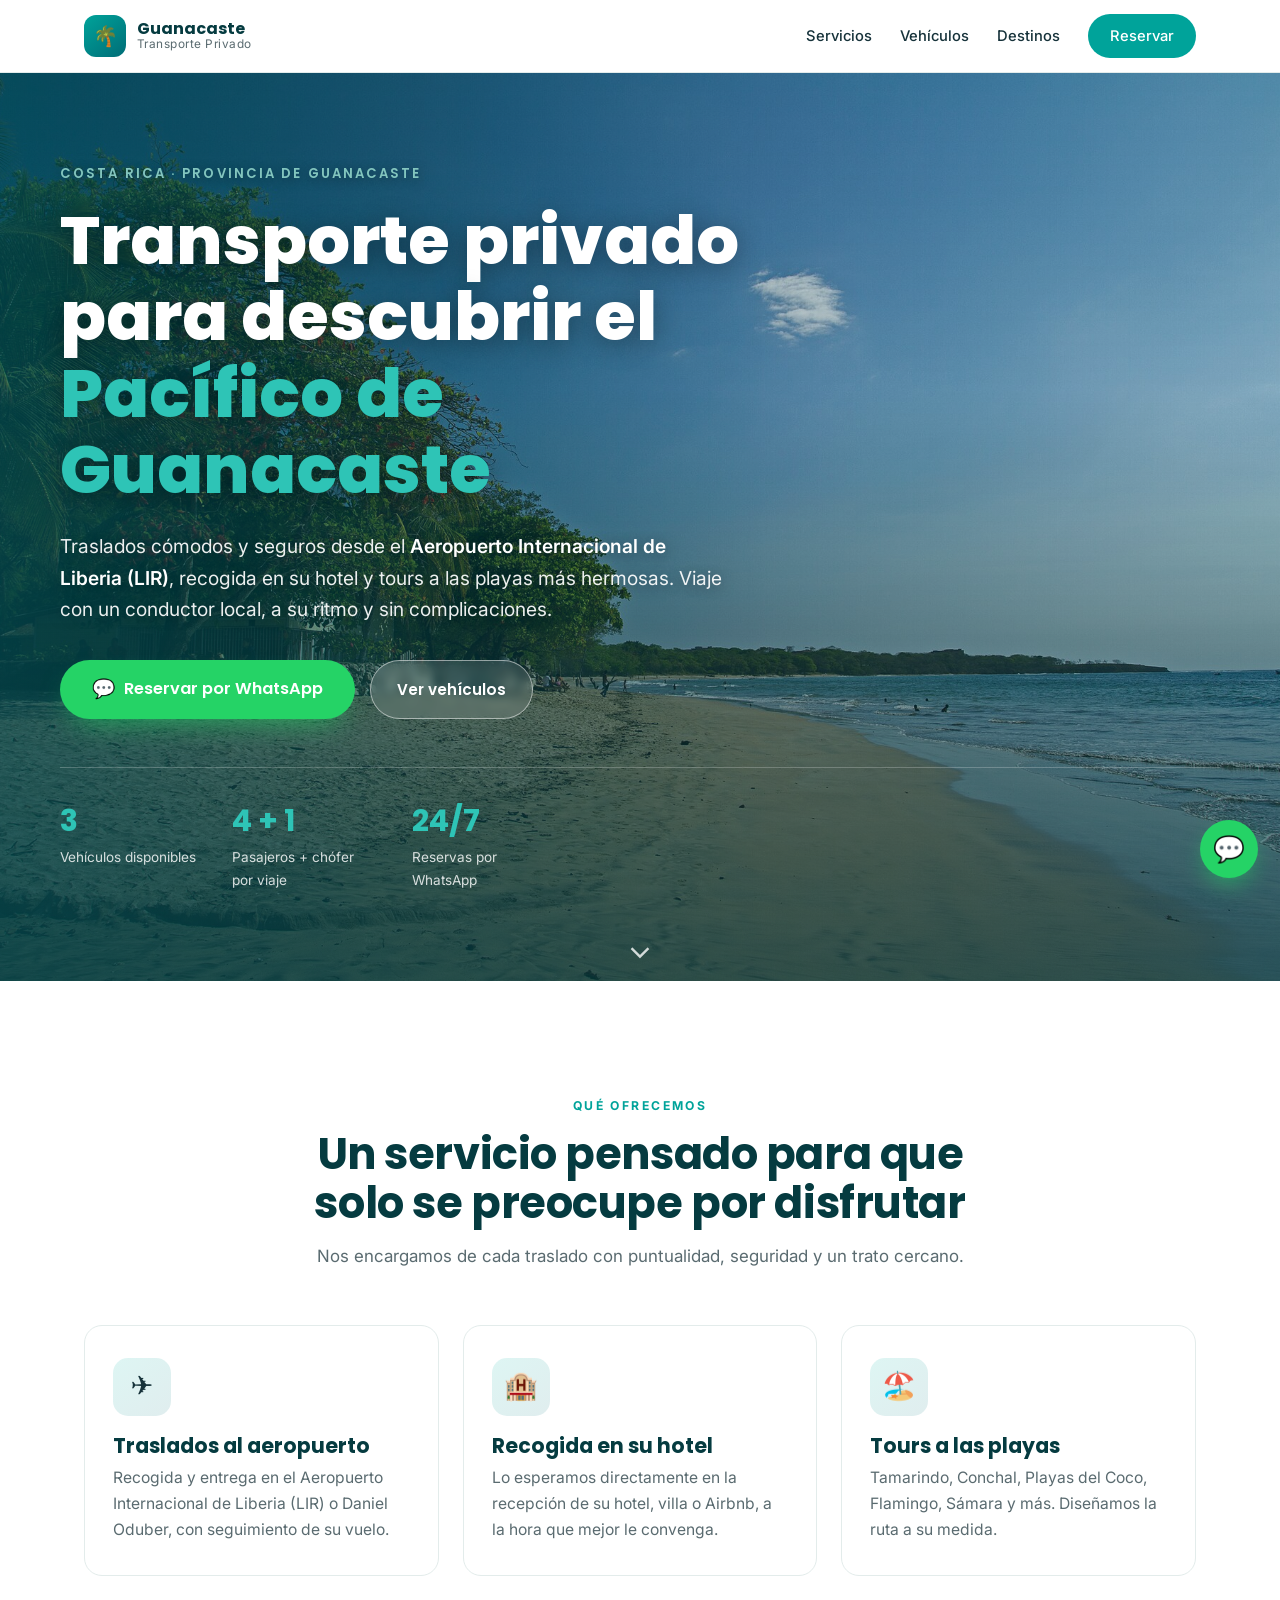
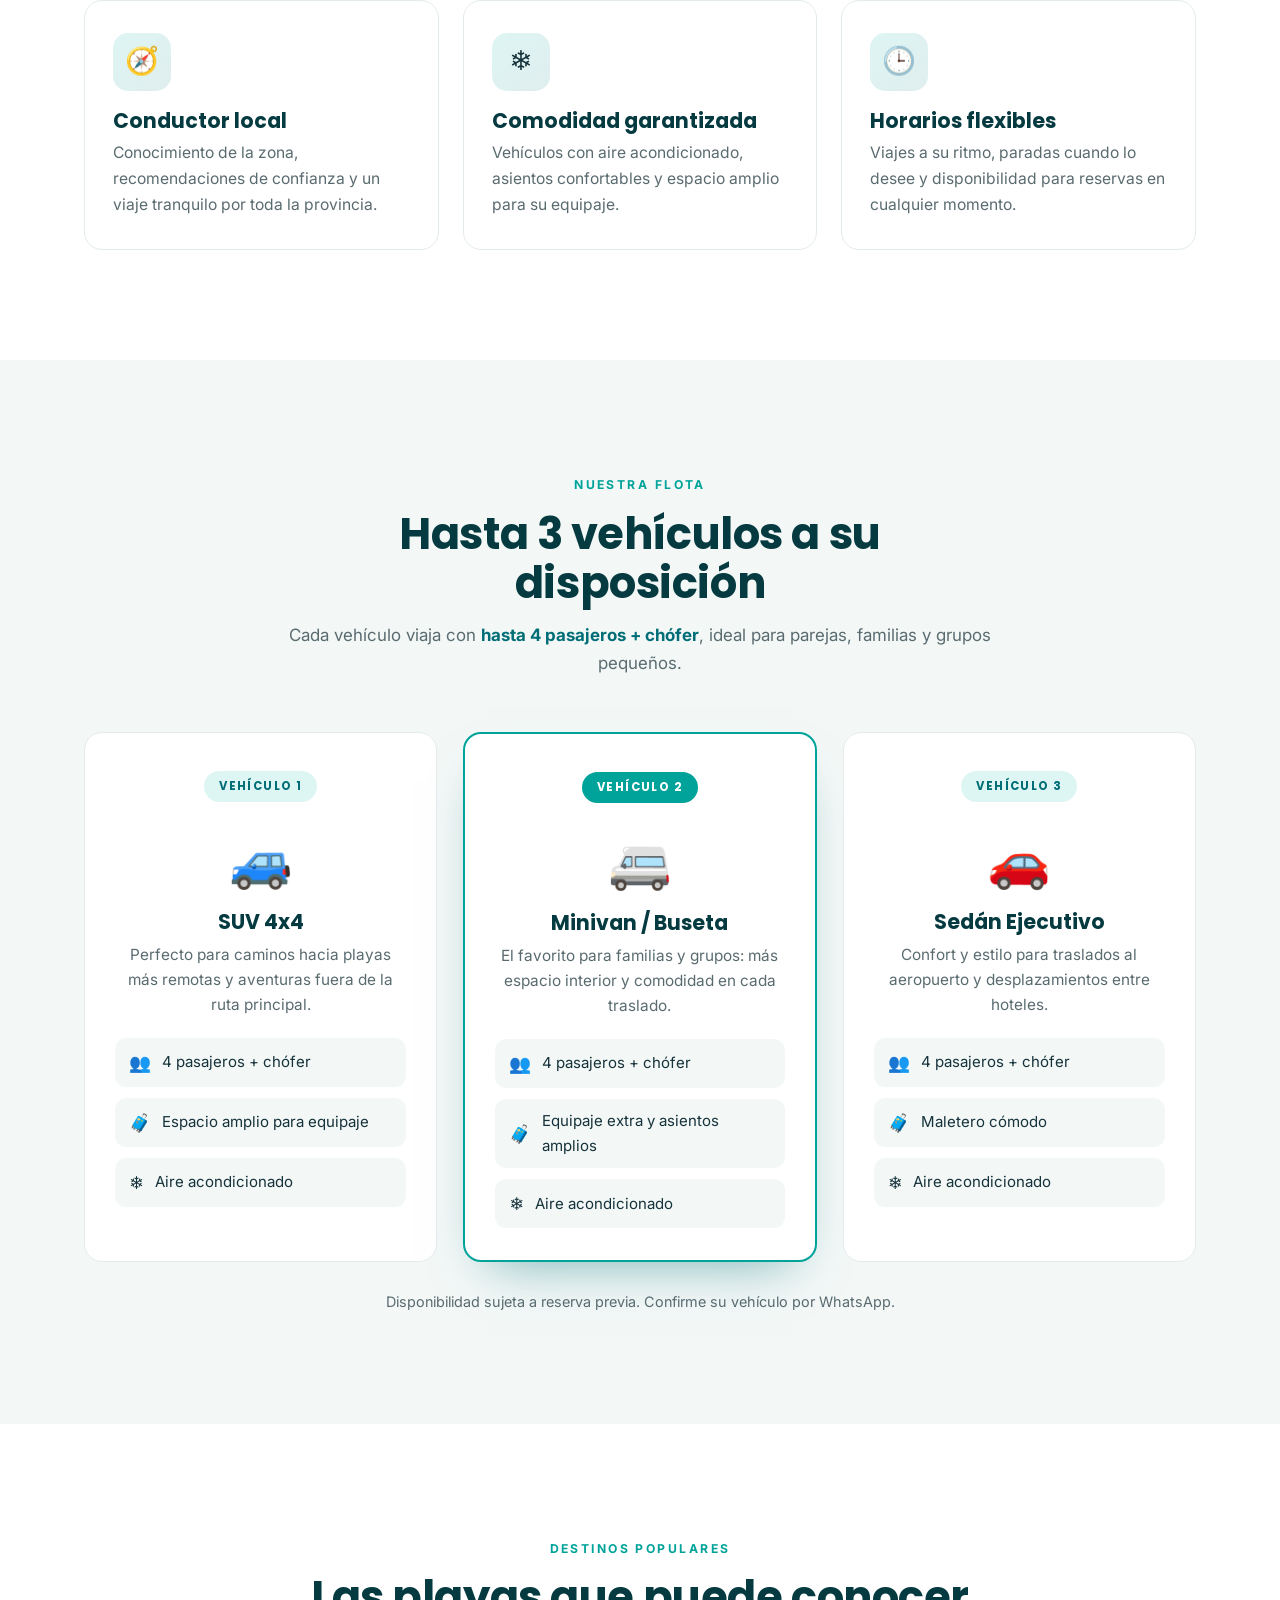
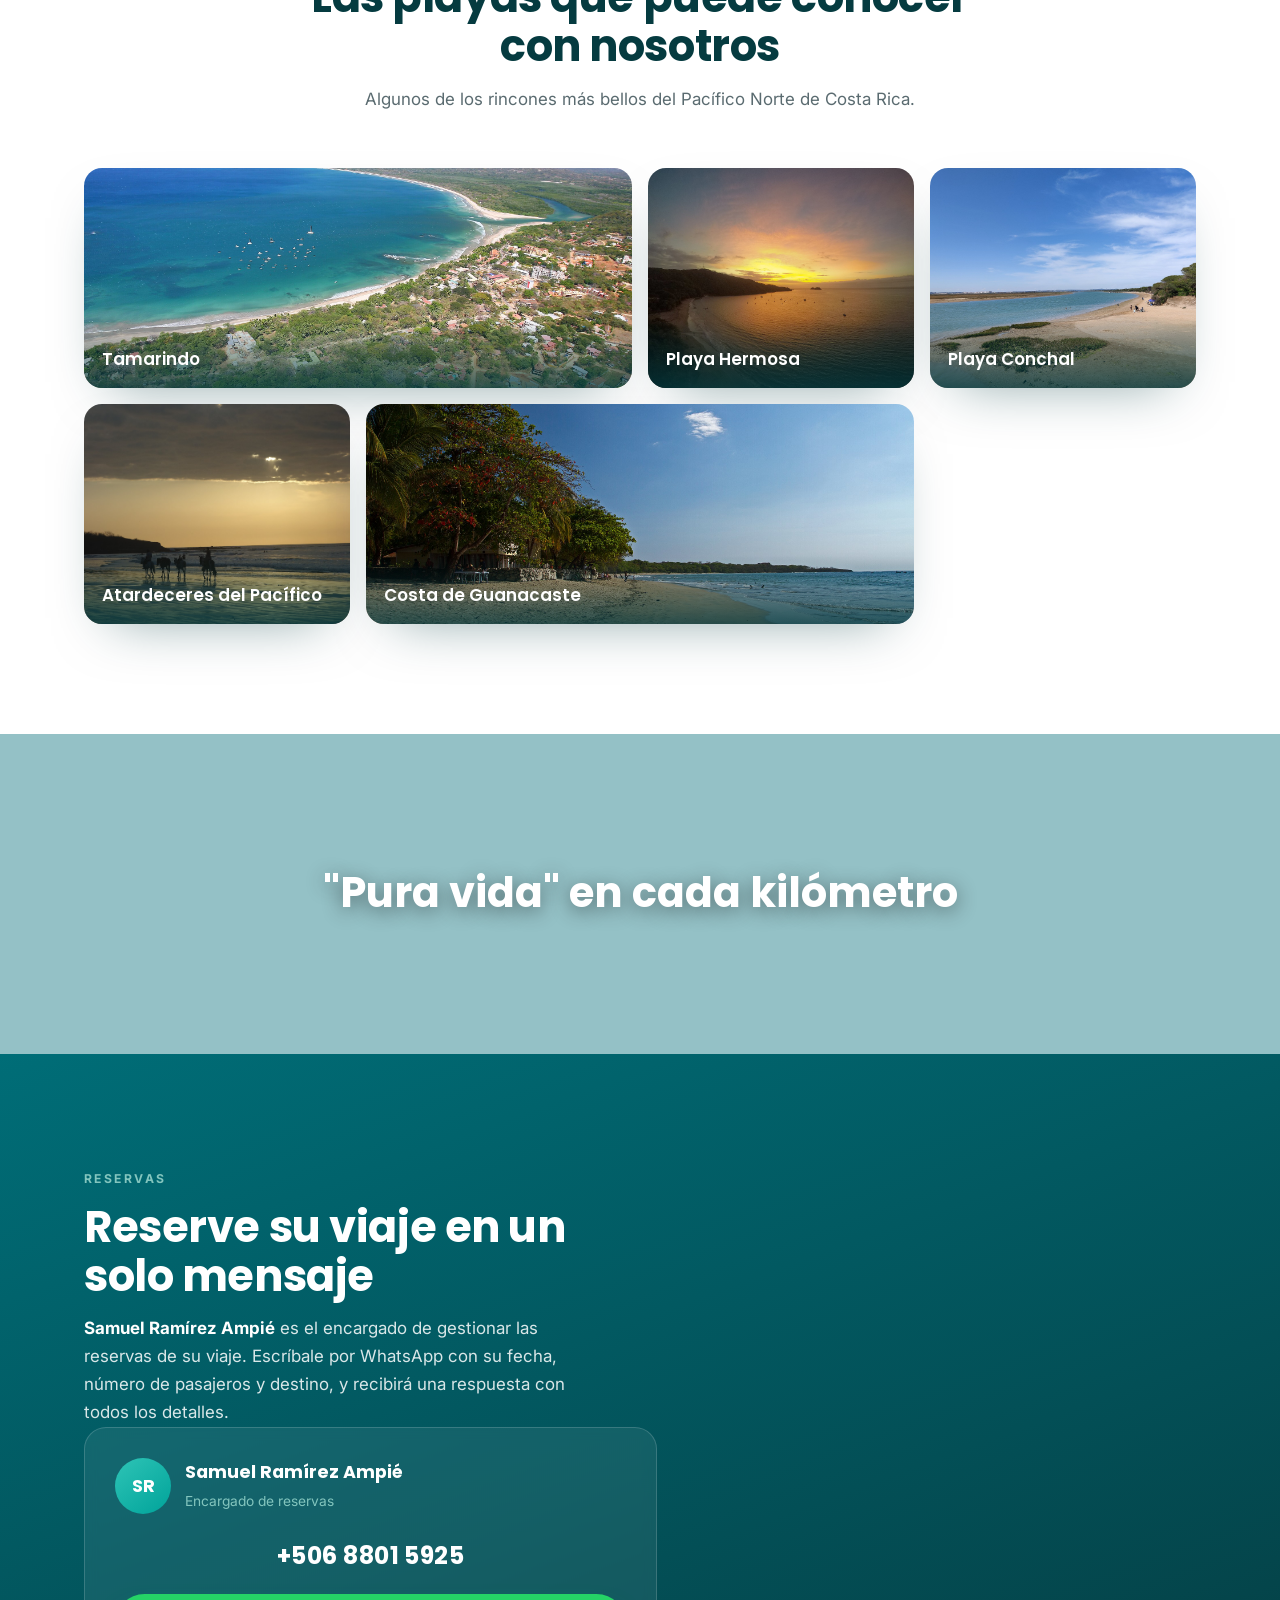
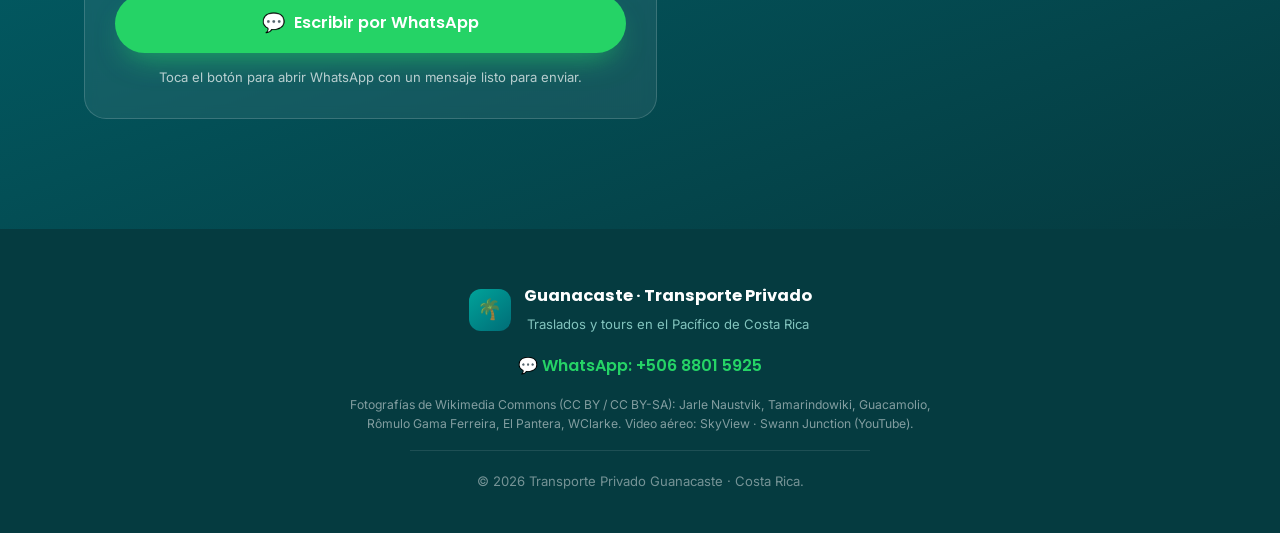
==== index.html @ 6343988a "Sitio de transporte privado en Guanacaste con video de fondo, flota y reservas por WhatsApp Co-Autho" ====
<!DOCTYPE html>
<html lang="es">
<head>
  <meta charset="UTF-8" />
  <meta name="viewport" content="width=device-width, initial-scale=1.0" />
  <title>Transporte Privado en Guanacaste · Traslados y Tours para Turistas</title>
  <meta name="description" content="Servicio de transporte privado en Guanacaste, Costa Rica. Traslados desde el aeropuerto de Liberia (LIR), recogida en hoteles y tours a las mejores playas. Reservas por WhatsApp con Samuel Ramírez Ampié." />
  <meta name="keywords" content="transporte privado Guanacaste, traslados aeropuerto Liberia, shuttle Costa Rica, tours playas Guanacaste, transporte turistas Tamarindo, private transport Guanacaste Costa Rica" />

  <meta property="og:type" content="website" />
  <meta property="og:title" content="Transporte Privado en Guanacaste · Costa Rica" />
  <meta property="og:description" content="Traslados cómodos y seguros desde el aeropuerto de Liberia y tours a las mejores playas. Reserva por WhatsApp." />
  <meta property="og:locale" content="es_CR" />

  <link rel="preconnect" href="https://fonts.googleapis.com" />
  <link rel="preconnect" href="https://fonts.gstatic.com" crossorigin />
  <link href="https://fonts.googleapis.com/css2?family=Poppins:wght@500;600;700;800&family=Inter:wght@300;400;500;600&display=swap" rel="stylesheet" />
  <link rel="stylesheet" href="styles.css?v=1" />
  <link rel="icon" href="data:image/svg+xml,%3Csvg xmlns='http://www.w3.org/2000/svg' viewBox='0 0 100 100'%3E%3Crect width='100' height='100' rx='20' fill='%2300a39a'/%3E%3Ctext x='50' y='70' font-size='56' text-anchor='middle'%3E🌴%3C/text%3E%3C/svg%3E" />
</head>
<body>

  <!-- ===== NAV ===== -->
  <header class="nav" id="top">
    <div class="container nav__inner">
      <a href="#top" class="brand">
        <span class="brand__mark">🌴</span>
        <span class="brand__text">
          <strong>Guanacaste</strong>
          <em>Transporte Privado</em>
        </span>
      </a>
      <nav class="nav__links" aria-label="Navegación principal">
        <a href="#servicios">Servicios</a>
        <a href="#flota">Vehículos</a>
        <a href="#destinos">Destinos</a>
        <a href="#reservas" class="nav__cta">Reservar</a>
      </nav>
      <button class="nav__toggle" aria-label="Abrir menú" aria-expanded="false">
        <span></span><span></span><span></span>
      </button>
    </div>
  </header>

  <!-- ===== HERO con video de fondo ===== -->
  <section class="hero">
    <div class="hero__media" aria-hidden="true">
      <div class="hero__video-wrap">
        <iframe
          class="hero__video"
          src="https://www.youtube.com/embed/WeE_L1ZbuFI?autoplay=1&mute=1&controls=0&loop=1&playlist=WeE_L1ZbuFI&playsinline=1&rel=0&modestbranding=1&disablekb=1&fs=0&iv_load_policy=3"
          title="Vistas aéreas de las playas de Guanacaste"
          allow="autoplay; encrypted-media"
          frameborder="0"
          tabindex="-1"></iframe>
      </div>
      <div class="hero__overlay"></div>
    </div>

    <div class="container hero__inner">
      <p class="hero__eyebrow">Costa Rica · Provincia de Guanacaste</p>
      <h1 class="hero__title">Transporte privado para descubrir el <span>Pacífico de Guanacaste</span></h1>
      <p class="hero__lead">
        Traslados cómodos y seguros desde el <strong>Aeropuerto Internacional de Liberia (LIR)</strong>,
        recogida en su hotel y tours a las playas más hermosas. Viaje con un conductor local,
        a su ritmo y sin complicaciones.
      </p>
      <div class="hero__actions">
        <a href="https://wa.me/50688015925?text=Hola%20Samuel%2C%20me%20gustar%C3%ADa%20reservar%20un%20viaje%20de%20transporte%20privado%20en%20Guanacaste"
           target="_blank" rel="noopener" class="btn btn--wa btn--lg">
          <span class="wa-icon" aria-hidden="true">💬</span> Reservar por WhatsApp
        </a>
        <a href="#flota" class="btn btn--ghost">Ver vehículos</a>
      </div>
      <ul class="hero__stats">
        <li><strong>3</strong><span>Vehículos disponibles</span></li>
        <li><strong>4 + 1</strong><span>Pasajeros + chófer por viaje</span></li>
        <li><strong>24/7</strong><span>Reservas por WhatsApp</span></li>
      </ul>
    </div>
    <a href="#servicios" class="hero__scroll" aria-label="Desplazarse">⌄</a>
  </section>

  <!-- ===== SERVICIOS ===== -->
  <section class="section" id="servicios">
    <div class="container">
      <div class="section__head section__head--center">
        <span class="kicker">Qué ofrecemos</span>
        <h2>Un servicio pensado para que solo se preocupe por disfrutar</h2>
        <p class="section__sub">Nos encargamos de cada traslado con puntualidad, seguridad y un trato cercano.</p>
      </div>
      <div class="features">
        <div class="feature">
          <div class="feature__icon">✈️</div>
          <h3>Traslados al aeropuerto</h3>
          <p>Recogida y entrega en el Aeropuerto Internacional de Liberia (LIR) o Daniel Oduber, con seguimiento de su vuelo.</p>
        </div>
        <div class="feature">
          <div class="feature__icon">🏨</div>
          <h3>Recogida en su hotel</h3>
          <p>Lo esperamos directamente en la recepción de su hotel, villa o Airbnb, a la hora que mejor le convenga.</p>
        </div>
        <div class="feature">
          <div class="feature__icon">🏖️</div>
          <h3>Tours a las playas</h3>
          <p>Tamarindo, Conchal, Playas del Coco, Flamingo, Sámara y más. Diseñamos la ruta a su medida.</p>
        </div>
        <div class="feature">
          <div class="feature__icon">🧭</div>
          <h3>Conductor local</h3>
          <p>Conocimiento de la zona, recomendaciones de confianza y un viaje tranquilo por toda la provincia.</p>
        </div>
        <div class="feature">
          <div class="feature__icon">❄️</div>
          <h3>Comodidad garantizada</h3>
          <p>Vehículos con aire acondicionado, asientos confortables y espacio amplio para su equipaje.</p>
        </div>
        <div class="feature">
          <div class="feature__icon">🕒</div>
          <h3>Horarios flexibles</h3>
          <p>Viajes a su ritmo, paradas cuando lo desee y disponibilidad para reservas en cualquier momento.</p>
        </div>
      </div>
    </div>
  </section>

  <!-- ===== FLOTA ===== -->
  <section class="section section--alt" id="flota">
    <div class="container">
      <div class="section__head section__head--center">
        <span class="kicker">Nuestra flota</span>
        <h2>Hasta 3 vehículos a su disposición</h2>
        <p class="section__sub">Cada vehículo viaja con <strong>hasta 4 pasajeros + chófer</strong>, ideal para parejas, familias y grupos pequeños.</p>
      </div>
      <div class="fleet">
        <article class="vcard">
          <div class="vcard__badge">Vehículo 1</div>
          <div class="vcard__icon">🚙</div>
          <h3>SUV 4x4</h3>
          <p>Perfecto para caminos hacia playas más remotas y aventuras fuera de la ruta principal.</p>
          <ul class="vcard__specs">
            <li><span>👥</span> 4 pasajeros + chófer</li>
            <li><span>🧳</span> Espacio amplio para equipaje</li>
            <li><span>❄️</span> Aire acondicionado</li>
          </ul>
        </article>
        <article class="vcard vcard--featured">
          <div class="vcard__badge">Vehículo 2</div>
          <div class="vcard__icon">🚐</div>
          <h3>Minivan / Buseta</h3>
          <p>El favorito para familias y grupos: más espacio interior y comodidad en cada traslado.</p>
          <ul class="vcard__specs">
            <li><span>👥</span> 4 pasajeros + chófer</li>
            <li><span>🧳</span> Equipaje extra y asientos amplios</li>
            <li><span>❄️</span> Aire acondicionado</li>
          </ul>
        </article>
        <article class="vcard">
          <div class="vcard__badge">Vehículo 3</div>
          <div class="vcard__icon">🚗</div>
          <h3>Sedán Ejecutivo</h3>
          <p>Confort y estilo para traslados al aeropuerto y desplazamientos entre hoteles.</p>
          <ul class="vcard__specs">
            <li><span>👥</span> 4 pasajeros + chófer</li>
            <li><span>🧳</span> Maletero cómodo</li>
            <li><span>❄️</span> Aire acondicionado</li>
          </ul>
        </article>
      </div>
      <p class="fleet__note">Disponibilidad sujeta a reserva previa. Confirme su vehículo por WhatsApp.</p>
    </div>
  </section>

  <!-- ===== DESTINOS / GALERÍA ===== -->
  <section class="section" id="destinos">
    <div class="container">
      <div class="section__head section__head--center">
        <span class="kicker">Destinos populares</span>
        <h2>Las playas que puede conocer con nosotros</h2>
        <p class="section__sub">Algunos de los rincones más bellos del Pacífico Norte de Costa Rica.</p>
      </div>
      <div class="gallery">
        <figure class="gallery__item gallery__item--lg">
          <img src="assets/tamarindo-aerial.jpg" alt="Vista aérea de la bahía turquesa de Tamarindo, Guanacaste" loading="lazy" />
          <figcaption>Tamarindo</figcaption>
        </figure>
        <figure class="gallery__item">
          <img src="assets/hermosa-sunset.jpg" alt="Atardecer dorado en Playa Hermosa, Guanacaste" loading="lazy" />
          <figcaption>Playa Hermosa</figcaption>
        </figure>
        <figure class="gallery__item">
          <img src="assets/conchal-beach.jpg" alt="Playa Conchal con arena de conchas y mar azul" loading="lazy" />
          <figcaption>Playa Conchal</figcaption>
        </figure>
        <figure class="gallery__item">
          <img src="assets/tamarindo-wide.jpg" alt="Caballos al atardecer en la playa de Tamarindo" loading="lazy" />
          <figcaption>Atardeceres del Pacífico</figcaption>
        </figure>
        <figure class="gallery__item gallery__item--lg">
          <img src="assets/hero-tamarindo.jpg" alt="Playa de arena dorada y palmeras en Guanacaste" loading="lazy" />
          <figcaption>Costa de Guanacaste</figcaption>
        </figure>
      </div>
    </div>
  </section>

  <!-- ===== PANORAMA divider ===== -->
  <section class="pano" aria-hidden="true">
    <div class="pano__img"></div>
    <div class="pano__text">"Pura vida" en cada kilómetro</div>
  </section>

  <!-- ===== RESERVAS / CONTACTO ===== -->
  <section class="section section--reservas" id="reservas">
    <div class="container reservas">
      <div class="reservas__content">
        <span class="kicker kicker--light">Reservas</span>
        <h2>Reserve su viaje en un solo mensaje</h2>
        <p class="reservas__sub">
          <strong>Samuel Ramírez Ampié</strong> es el encargado de gestionar las reservas de su viaje.
          Escríbale por WhatsApp con su fecha, número de pasajeros y destino, y recibirá una
          respuesta con todos los detalles.
        </p>
        <div class="reservas__card">
          <div class="reservas__person">
            <span class="reservas__avatar">SR</span>
            <div>
              <strong>Samuel Ramírez Ampié</strong>
              <em>Encargado de reservas</em>
            </div>
          </div>
          <a href="tel:+50688015925" class="reservas__number">+506 8801 5925</a>
          <a href="https://wa.me/50688015925?text=Hola%20Samuel%2C%20me%20gustar%C3%ADa%20reservar%20un%20viaje%20de%20transporte%20privado%20en%20Guanacaste.%20Fecha%3A%20___%20%7C%20Pasajeros%3A%20___%20%7C%20Destino%3A%20___"
             target="_blank" rel="noopener" class="btn btn--wa btn--lg btn--block">
            <span class="wa-icon" aria-hidden="true">💬</span> Escribir por WhatsApp
          </a>
          <p class="reservas__hint">Toca el botón para abrir WhatsApp con un mensaje listo para enviar.</p>
        </div>
      </div>
    </div>
  </section>

  <!-- ===== FOOTER ===== -->
  <footer class="footer">
    <div class="container footer__inner">
      <div class="footer__brand">
        <span class="brand__mark">🌴</span>
        <div>
          <strong>Guanacaste · Transporte Privado</strong>
          <em>Traslados y tours en el Pacífico de Costa Rica</em>
        </div>
      </div>
      <a href="https://wa.me/50688015925" target="_blank" rel="noopener" class="footer__wa">💬 WhatsApp: +506 8801 5925</a>
      <p class="footer__credits">
        Fotografías de Wikimedia Commons (CC BY / CC BY-SA): Jarle Naustvik, Tamarindowiki,
        Guacamolio, Rômulo Gama Ferreira, El Pantera, WClarke. Video aéreo: SkyView · Swann
        Junction (YouTube).
      </p>
      <p class="footer__copy">© <span id="year"></span> Transporte Privado Guanacaste · Costa Rica.</p>
    </div>
  </footer>

  <!-- WhatsApp flotante -->
  <a href="https://wa.me/50688015925?text=Hola%20Samuel%2C%20me%20gustar%C3%ADa%20reservar%20un%20viaje%20de%20transporte%20privado%20en%20Guanacaste"
     target="_blank" rel="noopener" class="wa-float" aria-label="Reservar por WhatsApp">💬</a>

  <script src="script.js?v=1"></script>
</body>
</html>
---- styles.css ----
/* ===== Variables ===== */
:root {
  --ocean: #006d77;
  --teal: #00a39a;
  --teal-light: #2ec4b6;
  --aqua: #83c5be;
  --sand: #ffddd2;
  --sand-2: #fef6f1;
  --sun: #ff9f1c;
  --deep: #053b40;
  --ink: #16323a;
  --muted: #5a6b70;
  --line: #e3eceb;
  --wa: #25d366;
  --wa-dark: #128c7e;
  --bg: #ffffff;
  --bg-alt: #f3f8f7;
  --head: 'Poppins', system-ui, sans-serif;
  --body: 'Inter', system-ui, -apple-system, sans-serif;
  --radius: 18px;
  --shadow: 0 22px 55px -28px rgba(5, 59, 64, 0.5);
  --maxw: 1160px;
}

* { box-sizing: border-box; margin: 0; padding: 0; }
html { scroll-behavior: smooth; }
body {
  font-family: var(--body);
  color: var(--ink);
  background: var(--bg);
  line-height: 1.65;
  -webkit-font-smoothing: antialiased;
  overflow-x: hidden;
}
a { color: inherit; text-decoration: none; }
img { max-width: 100%; display: block; }

.container { width: 100%; max-width: var(--maxw); margin: 0 auto; padding: 0 24px; }

h1, h2, h3 { font-family: var(--head); line-height: 1.14; font-weight: 700; }
h2 { font-size: clamp(1.8rem, 3.6vw, 2.7rem); color: var(--deep); letter-spacing: -.01em; }
h3 { font-size: 1.28rem; color: var(--deep); }

.kicker {
  display: inline-block; font-family: var(--body);
  font-size: .76rem; font-weight: 700; letter-spacing: .2em;
  text-transform: uppercase; color: var(--teal); margin-bottom: 14px;
}
.kicker--light { color: var(--aqua); }

/* ===== Buttons ===== */
.btn {
  display: inline-flex; align-items: center; justify-content: center; gap: 9px;
  padding: 14px 26px; border-radius: 999px;
  font-family: var(--head); font-weight: 600; font-size: .95rem;
  transition: transform .25s ease, box-shadow .25s ease, background .25s ease;
  cursor: pointer; border: none;
}
.btn--lg { padding: 16px 32px; font-size: 1.02rem; }
.btn--block { width: 100%; }
.btn--wa { background: var(--wa); color: #fff; box-shadow: 0 14px 30px -12px rgba(37, 211, 102, .7); }
.btn--wa:hover { background: var(--wa-dark); transform: translateY(-2px); box-shadow: 0 18px 36px -12px rgba(18, 140, 126, .8); }
.btn--ghost { background: rgba(255,255,255,.12); color: #fff; border: 1.5px solid rgba(255,255,255,.5); backdrop-filter: blur(4px); }
.btn--ghost:hover { background: rgba(255,255,255,.22); transform: translateY(-2px); }
.wa-icon { font-size: 1.15em; line-height: 1; }

/* ===== Nav ===== */
.nav {
  position: sticky; top: 0; z-index: 50;
  background: rgba(255,255,255,.9);
  backdrop-filter: saturate(160%) blur(12px);
  border-bottom: 1px solid var(--line);
}
.nav__inner { display: flex; align-items: center; justify-content: space-between; height: 72px; }
.brand { display: flex; align-items: center; gap: 11px; }
.brand__mark {
  width: 42px; height: 42px; border-radius: 12px;
  background: linear-gradient(140deg, var(--teal), var(--ocean));
  display: grid; place-items: center; font-size: 1.25rem; flex: none;
}
.brand__text { display: flex; flex-direction: column; line-height: 1.15; }
.brand__text strong { font-family: var(--head); font-size: 1rem; color: var(--deep); }
.brand__text em { font-style: normal; font-size: .74rem; color: var(--muted); letter-spacing: .04em; }
.nav__links { display: flex; align-items: center; gap: 28px; }
.nav__links a { font-size: .92rem; font-weight: 500; color: var(--ink); transition: color .2s; }
.nav__links a:hover { color: var(--teal); }
.nav__cta { background: var(--teal); color: #fff !important; padding: 10px 22px; border-radius: 999px; }
.nav__cta:hover { background: var(--ocean); }
.nav__toggle { display: none; background: none; border: 0; flex-direction: column; gap: 5px; cursor: pointer; padding: 8px; }
.nav__toggle span { width: 24px; height: 2px; background: var(--deep); transition: .3s; }

/* ===== Hero ===== */
.hero { position: relative; min-height: 92vh; display: flex; align-items: center; color: #fff; overflow: hidden; }
.hero__media { position: absolute; inset: 0; z-index: 0; background: var(--deep); }
.hero__video-wrap { position: absolute; inset: 0; overflow: hidden; }
.hero__video {
  position: absolute; top: 50%; left: 50%;
  width: 100vw; height: 56.25vw;            /* 16:9 */
  min-height: 100%; min-width: 177.77vh;
  transform: translate(-50%, -50%);
  pointer-events: none; border: 0;
}
/* Imagen de respaldo bajo el video (se ve mientras carga y si no reproduce) */
.hero__media::before {
  content: ""; position: absolute; inset: 0; z-index: -1;
  background: url('assets/hero-tamarindo.jpg') center/cover no-repeat;
}
.hero__overlay {
  position: absolute; inset: 0;
  background:
    linear-gradient(180deg, rgba(5,59,64,.35) 0%, rgba(5,59,64,.25) 35%, rgba(5,59,64,.72) 100%),
    linear-gradient(90deg, rgba(0,109,119,.55), transparent 60%);
}
.hero__inner { position: relative; z-index: 2; padding: 90px 0; }
.hero__eyebrow {
  font-family: var(--head); font-weight: 600; font-size: .82rem;
  letter-spacing: .16em; text-transform: uppercase; color: var(--aqua); margin-bottom: 18px;
  text-shadow: 0 2px 12px rgba(0,0,0,.4);
}
.hero__title {
  font-size: clamp(2.3rem, 5.6vw, 4.2rem); font-weight: 800; max-width: 16ch;
  margin-bottom: 22px; text-shadow: 0 4px 26px rgba(0,0,0,.35);
}
.hero__title span { color: var(--teal-light); }
.hero__lead {
  font-size: clamp(1.02rem, 1.7vw, 1.2rem); max-width: 56ch;
  color: rgba(255,255,255,.92); margin-bottom: 34px; text-shadow: 0 2px 14px rgba(0,0,0,.35);
}
.hero__lead strong { color: #fff; font-weight: 600; }
.hero__actions { display: flex; gap: 15px; flex-wrap: wrap; margin-bottom: 48px; }
.hero__stats { list-style: none; display: flex; flex-wrap: wrap; gap: 36px; border-top: 1px solid rgba(255,255,255,.22); padding-top: 28px; }
.hero__stats li { display: flex; flex-direction: column; }
.hero__stats strong { font-family: var(--head); font-size: 1.9rem; color: var(--teal-light); }
.hero__stats span { font-size: .85rem; color: rgba(255,255,255,.82); max-width: 16ch; }
.hero__scroll {
  position: absolute; bottom: 18px; left: 50%; transform: translateX(-50%); z-index: 2;
  font-size: 2rem; color: rgba(255,255,255,.8); line-height: 1; animation: bob 2s ease-in-out infinite;
}
@keyframes bob { 0%,100% { transform: translateX(-50%) translateY(0); } 50% { transform: translateX(-50%) translateY(7px); } }

/* ===== Sections ===== */
.section { padding: clamp(64px, 9vw, 110px) 0; }
.section--alt { background: var(--bg-alt); }
.section__head--center { text-align: center; max-width: 720px; margin: 0 auto 54px; }
.section__sub { color: var(--muted); font-size: 1.06rem; margin-top: 14px; }
.section__sub strong { color: var(--ocean); }

/* ===== Features ===== */
.features { display: grid; grid-template-columns: repeat(3, 1fr); gap: 24px; }
.feature {
  background: #fff; border: 1px solid var(--line); border-radius: var(--radius);
  padding: 32px 28px; transition: transform .3s ease, box-shadow .3s ease, border-color .3s ease;
}
.feature:hover { transform: translateY(-5px); box-shadow: var(--shadow); border-color: var(--aqua); }
.feature__icon {
  width: 58px; height: 58px; border-radius: 15px; display: grid; place-items: center;
  font-size: 1.7rem; margin-bottom: 18px;
  background: linear-gradient(140deg, rgba(46,196,182,.16), rgba(0,109,119,.12));
}
.feature h3 { margin-bottom: 8px; }
.feature p { color: var(--muted); font-size: .98rem; }

/* ===== Flota ===== */
.fleet { display: grid; grid-template-columns: repeat(3, 1fr); gap: 26px; align-items: stretch; }
.vcard {
  position: relative; background: #fff; border: 1px solid var(--line); border-radius: var(--radius);
  padding: 38px 30px 32px; text-align: center; overflow: hidden;
  transition: transform .3s ease, box-shadow .3s ease;
}
.vcard:hover { transform: translateY(-6px); box-shadow: var(--shadow); }
.vcard--featured { border: 2px solid var(--teal); box-shadow: 0 24px 50px -26px rgba(0,109,119,.55); }
.vcard__badge {
  display: inline-block; font-family: var(--head); font-size: .72rem; font-weight: 700;
  letter-spacing: .12em; text-transform: uppercase; color: var(--ocean);
  background: rgba(46,196,182,.16); padding: 6px 15px; border-radius: 999px; margin-bottom: 16px;
}
.vcard--featured .vcard__badge { background: var(--teal); color: #fff; }
.vcard__icon { font-size: 3.2rem; margin-bottom: 8px; }
.vcard h3 { margin-bottom: 8px; }
.vcard > p { color: var(--muted); font-size: .96rem; min-height: 48px; }
.vcard__specs { list-style: none; margin-top: 20px; display: grid; gap: 11px; text-align: left; }
.vcard__specs li {
  display: flex; align-items: center; gap: 11px; font-size: .94rem; color: var(--ink);
  padding: 10px 14px; background: var(--bg-alt); border-radius: 11px;
}
.vcard__specs li span { font-size: 1.1rem; }
.fleet__note { text-align: center; color: var(--muted); font-size: .9rem; margin-top: 28px; }

/* ===== Galería ===== */
.gallery {
  display: grid; grid-template-columns: repeat(4, 1fr); grid-auto-rows: 220px; gap: 16px;
}
.gallery__item {
  position: relative; border-radius: var(--radius); overflow: hidden; box-shadow: var(--shadow);
}
.gallery__item--lg { grid-column: span 2; grid-row: span 1; }
.gallery__item img { width: 100%; height: 100%; object-fit: cover; transition: transform .6s ease; }
.gallery__item:hover img { transform: scale(1.07); }
.gallery__item figcaption {
  position: absolute; left: 0; right: 0; bottom: 0; padding: 26px 18px 14px;
  font-family: var(--head); font-weight: 600; color: #fff; font-size: 1.05rem;
  background: linear-gradient(transparent, rgba(5,59,64,.78));
}

/* ===== Panorama ===== */
.pano { position: relative; height: 320px; overflow: hidden; display: grid; place-items: center; }
.pano__img {
  position: absolute; inset: 0;
  background: url('assets/brasilito-pano.jpg') center/cover no-repeat fixed;
}
.pano::after { content: ""; position: absolute; inset: 0; background: rgba(0,109,119,.42); }
.pano__text {
  position: relative; z-index: 1; color: #fff; font-family: var(--head); font-weight: 700;
  font-size: clamp(1.5rem, 3.5vw, 2.6rem); text-align: center; text-shadow: 0 4px 20px rgba(0,0,0,.45);
  padding: 0 20px;
}

/* ===== Reservas ===== */
.section--reservas { background: linear-gradient(160deg, var(--ocean), var(--deep)); color: #fff; }
.reservas { display: grid; grid-template-columns: 1.1fr .9fr; gap: clamp(32px, 6vw, 70px); align-items: center; }
.section--reservas h2 { color: #fff; }
.reservas__sub { color: rgba(255,255,255,.85); font-size: 1.06rem; margin-top: 14px; max-width: 46ch; }
.reservas__sub strong { color: #fff; }
.reservas__card {
  background: rgba(255,255,255,.07); border: 1px solid rgba(255,255,255,.16);
  border-radius: 22px; padding: 30px; backdrop-filter: blur(6px);
}
.reservas__person { display: flex; align-items: center; gap: 14px; margin-bottom: 22px; }
.reservas__avatar {
  width: 56px; height: 56px; border-radius: 50%; flex: none;
  background: linear-gradient(140deg, var(--teal-light), var(--teal));
  display: grid; place-items: center; font-family: var(--head); font-weight: 700; color: #fff; font-size: 1.1rem;
}
.reservas__person strong { display: block; font-family: var(--head); font-size: 1.1rem; }
.reservas__person em { font-style: normal; font-size: .86rem; color: var(--aqua); }
.reservas__number {
  display: block; text-align: center; font-family: var(--head); font-weight: 700;
  font-size: 1.5rem; letter-spacing: .02em; margin-bottom: 18px; color: #fff;
}
.reservas__hint { text-align: center; font-size: .82rem; color: rgba(255,255,255,.7); margin-top: 14px; }

/* ===== Footer ===== */
.footer { background: var(--deep); color: rgba(255,255,255,.72); padding: 54px 0 40px; }
.footer__inner { display: flex; flex-direction: column; align-items: center; text-align: center; gap: 16px; }
.footer__brand { display: flex; align-items: center; gap: 13px; }
.footer__brand strong { display: block; color: #fff; font-family: var(--head); font-size: 1.02rem; }
.footer__brand em { font-style: normal; font-size: .82rem; color: var(--aqua); }
.footer__wa { color: var(--wa); font-weight: 600; font-family: var(--head); }
.footer__wa:hover { color: #fff; }
.footer__credits { font-size: .76rem; color: rgba(255,255,255,.5); max-width: 620px; line-height: 1.6; }
.footer__copy { font-size: .82rem; color: rgba(255,255,255,.45); border-top: 1px solid rgba(255,255,255,.1); padding-top: 20px; width: 100%; max-width: 460px; }

/* ===== WhatsApp flotante ===== */
.wa-float {
  position: fixed; bottom: 22px; right: 22px; z-index: 60;
  width: 58px; height: 58px; border-radius: 50%; background: var(--wa);
  display: grid; place-items: center; font-size: 1.6rem;
  box-shadow: 0 10px 26px -8px rgba(37,211,102,.8); transition: transform .25s ease;
  animation: pulse 2.4s ease-in-out infinite;
}
.wa-float:hover { transform: scale(1.1); }
@keyframes pulse { 0%,100% { box-shadow: 0 10px 26px -8px rgba(37,211,102,.8); } 50% { box-shadow: 0 10px 30px -4px rgba(37,211,102,1); } }

/* ===== Reveal ===== */
[data-reveal] { opacity: 0; transform: translateY(28px); transition: opacity .7s ease, transform .7s ease; }
[data-reveal].is-visible { opacity: 1; transform: none; }

/* ===== Responsive ===== */
@media (max-width: 940px) {
  .features { grid-template-columns: 1fr 1fr; }
  .fleet { grid-template-columns: 1fr; max-width: 460px; margin: 0 auto; }
  .vcard > p { min-height: 0; }
  .reservas { grid-template-columns: 1fr; }
  .gallery { grid-template-columns: repeat(2, 1fr); grid-auto-rows: 200px; }
  .gallery__item--lg { grid-column: span 2; }
  .pano__img { background-attachment: scroll; }
}
@media (max-width: 640px) {
  .nav__links {
    position: fixed; inset: 72px 0 auto 0;
    background: #fff; flex-direction: column; align-items: stretch; gap: 0;
    padding: 10px 24px 22px; border-bottom: 1px solid var(--line);
    transform: translateY(-130%); transition: transform .35s ease; box-shadow: var(--shadow);
  }
  .nav__links.is-open { transform: translateY(0); }
  .nav__links a { padding: 14px 4px; border-bottom: 1px solid var(--line); }
  .nav__cta { text-align: center; margin-top: 12px; }
  .nav__toggle { display: flex; }
  .features { grid-template-columns: 1fr; }
  .hero__stats { gap: 22px; }
  .hero__stats li { flex: 1 1 40%; }
  .hero { min-height: 88vh; }
}
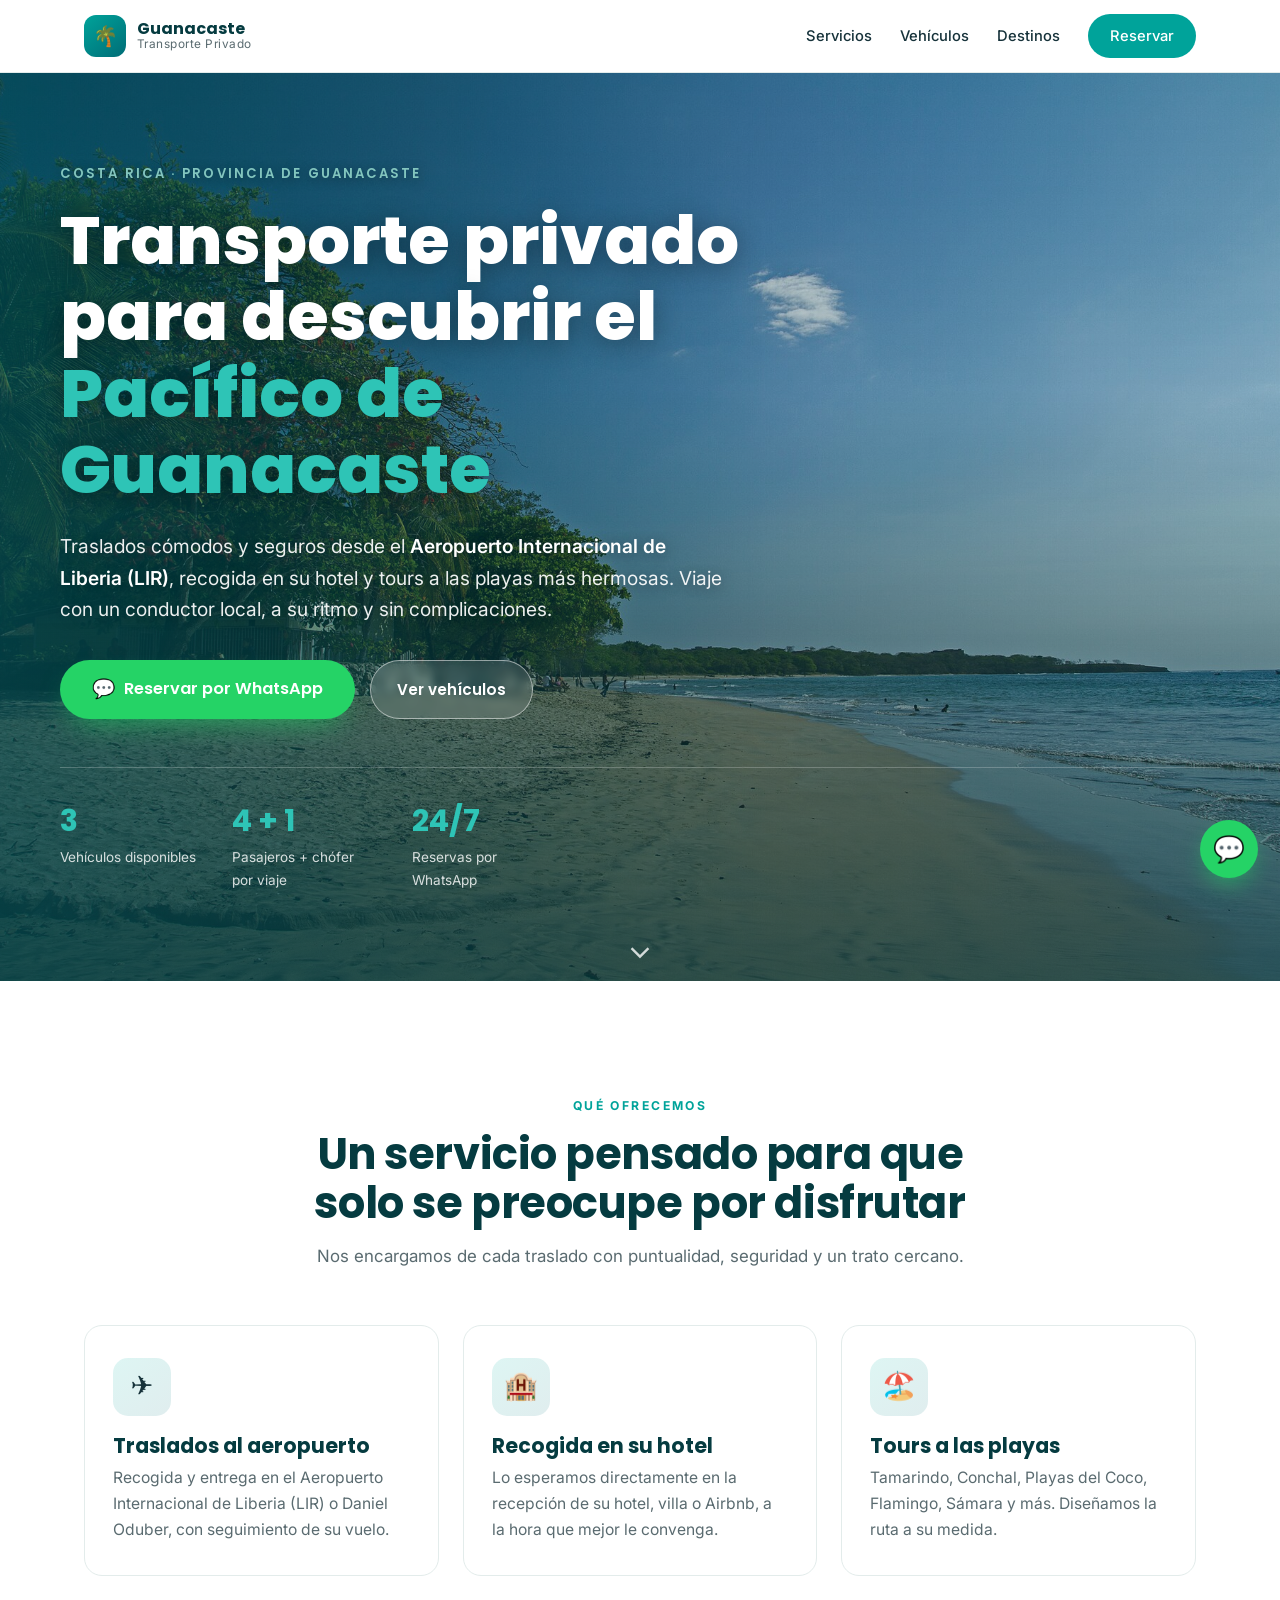
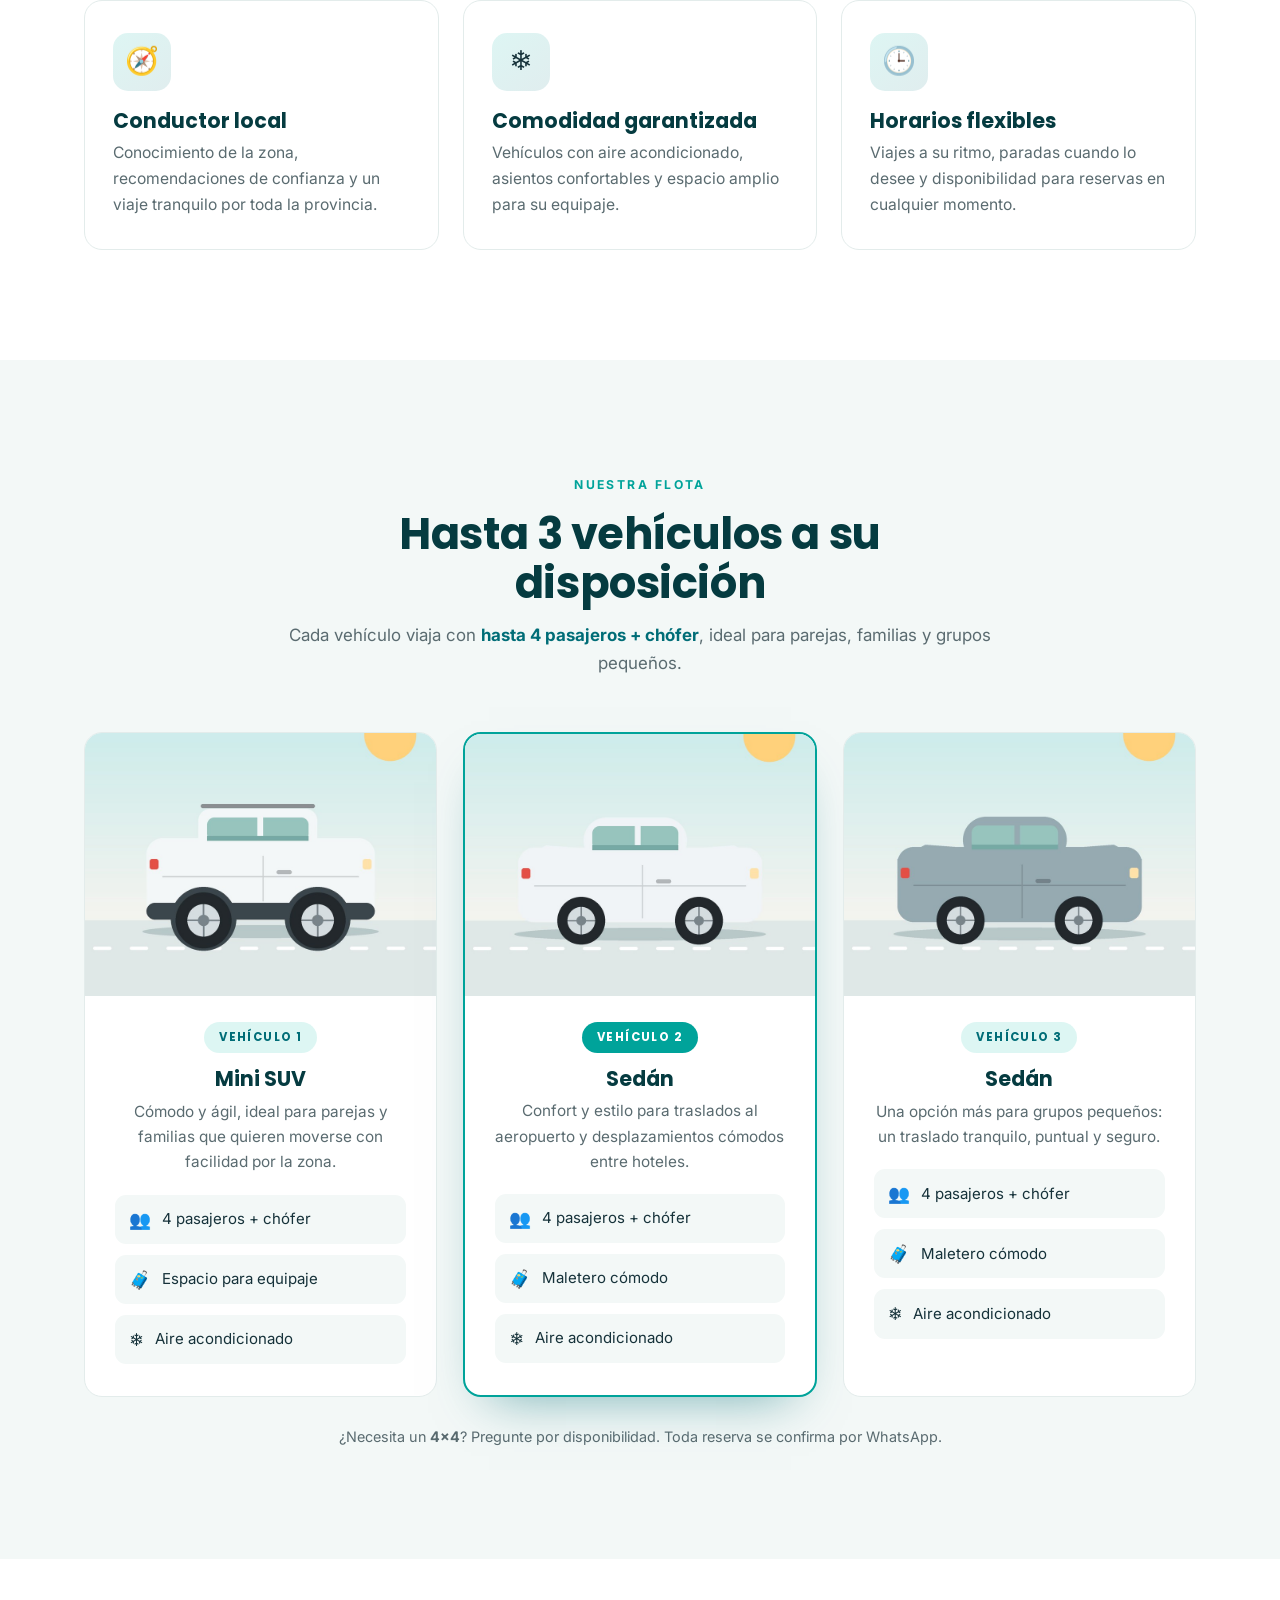
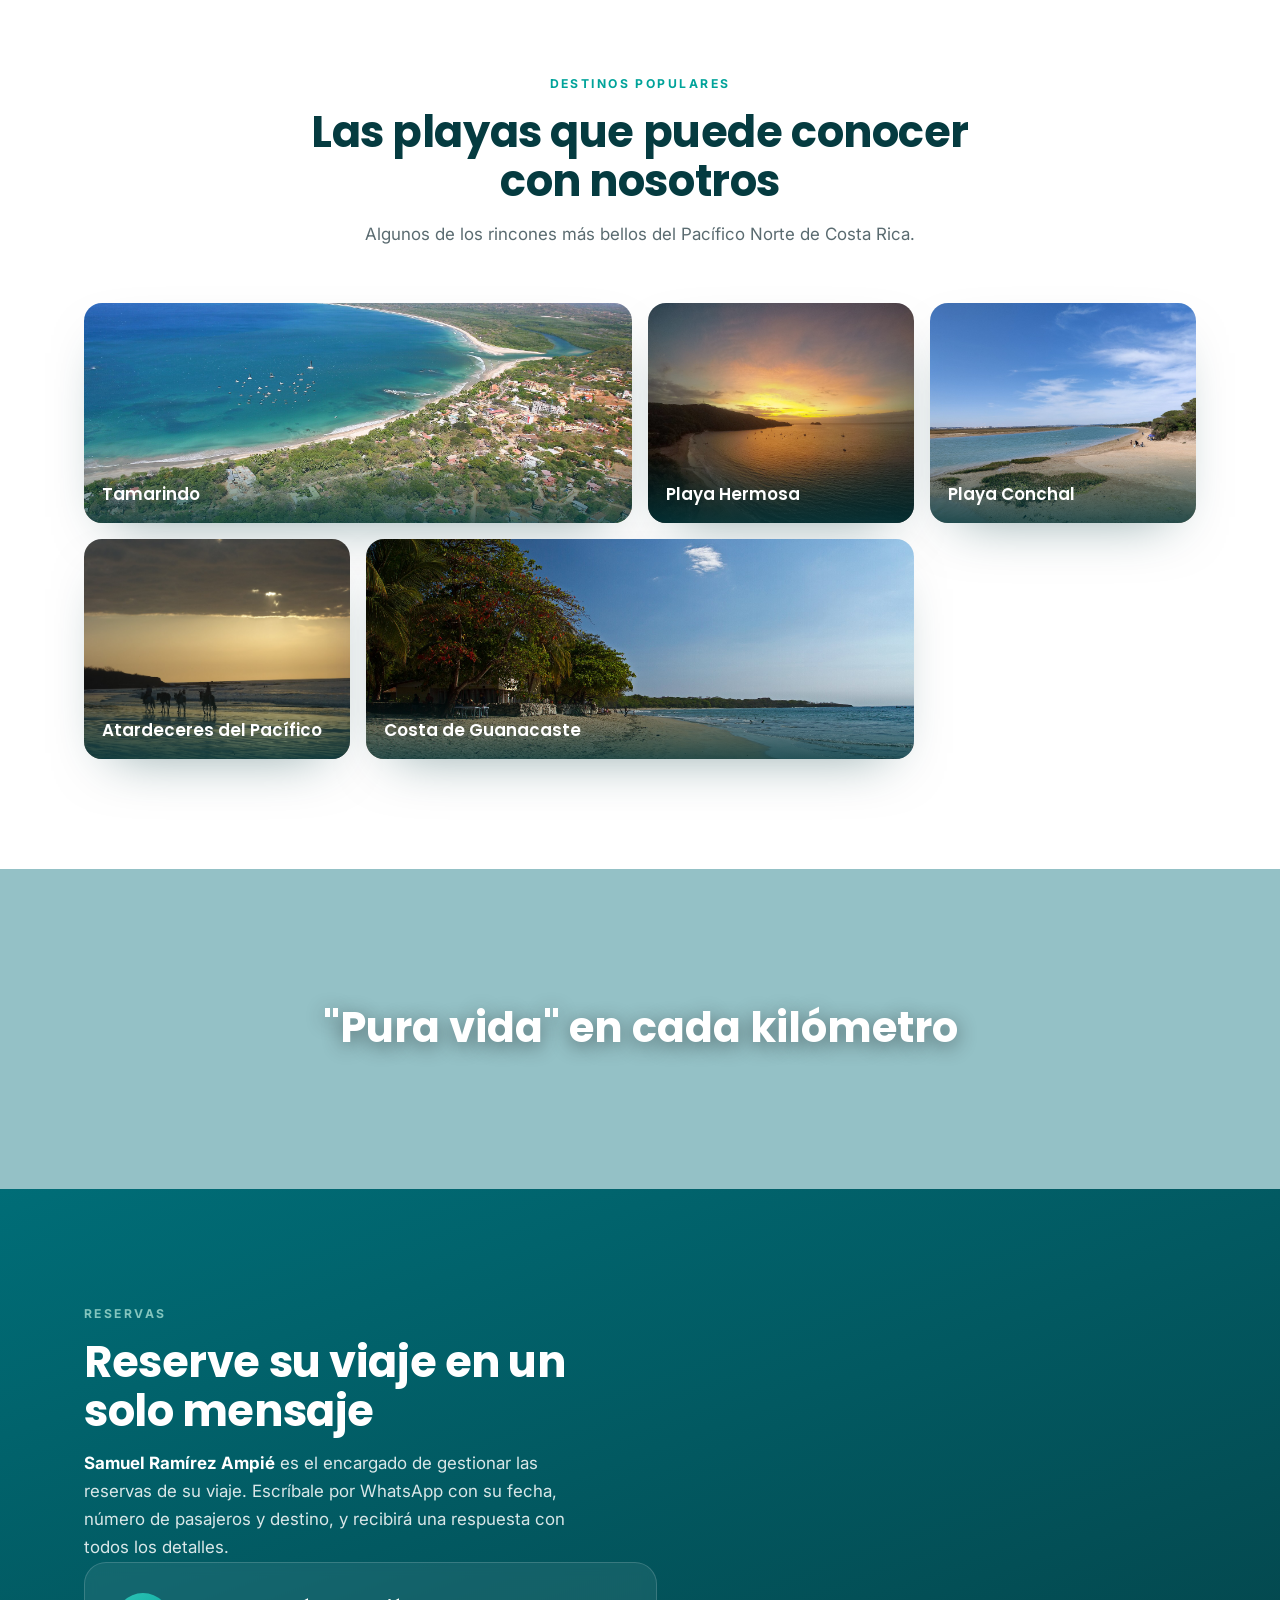
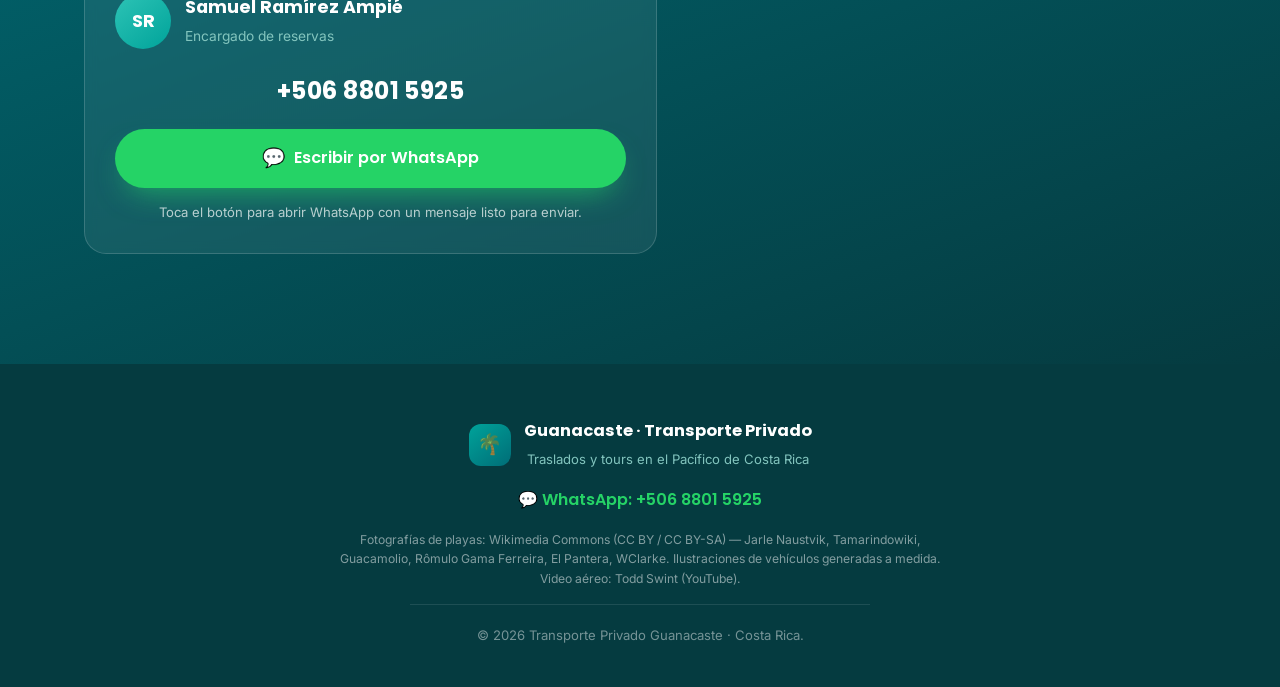
==== commit e64a8c9e: "Video de Tamarindo desde seg. 8 (API YouTube), flota 1 mini SUV + 2 sedanes con ilustraciones PIL, n" ====
--- a/index.html
+++ b/index.html
@@ -15,7 +15,7 @@
   <link rel="preconnect" href="https://fonts.googleapis.com" />
   <link rel="preconnect" href="https://fonts.gstatic.com" crossorigin />
   <link href="https://fonts.googleapis.com/css2?family=Poppins:wght@500;600;700;800&family=Inter:wght@300;400;500;600&display=swap" rel="stylesheet" />
-  <link rel="stylesheet" href="styles.css?v=1" />
+  <link rel="stylesheet" href="styles.css?v=2" />
   <link rel="icon" href="data:image/svg+xml,%3Csvg xmlns='http://www.w3.org/2000/svg' viewBox='0 0 100 100'%3E%3Crect width='100' height='100' rx='20' fill='%2300a39a'/%3E%3Ctext x='50' y='70' font-size='56' text-anchor='middle'%3E🌴%3C/text%3E%3C/svg%3E" />
 </head>
 <body>
@@ -46,13 +46,7 @@
   <section class="hero">
     <div class="hero__media" aria-hidden="true">
       <div class="hero__video-wrap">
-        <iframe
-          class="hero__video"
-          src="https://www.youtube.com/embed/WeE_L1ZbuFI?autoplay=1&mute=1&controls=0&loop=1&playlist=WeE_L1ZbuFI&playsinline=1&rel=0&modestbranding=1&disablekb=1&fs=0&iv_load_policy=3"
-          title="Vistas aéreas de las playas de Guanacaste"
-          allow="autoplay; encrypted-media"
-          frameborder="0"
-          tabindex="-1"></iframe>
+        <div id="heroPlayer" tabindex="-1"></div>
       </div>
       <div class="hero__overlay"></div>
     </div>
@@ -134,40 +128,46 @@
       </div>
       <div class="fleet">
         <article class="vcard">
-          <div class="vcard__badge">Vehículo 1</div>
-          <div class="vcard__icon">🚙</div>
-          <h3>SUV 4x4</h3>
-          <p>Perfecto para caminos hacia playas más remotas y aventuras fuera de la ruta principal.</p>
-          <ul class="vcard__specs">
-            <li><span>👥</span> 4 pasajeros + chófer</li>
-            <li><span>🧳</span> Espacio amplio para equipaje</li>
-            <li><span>❄️</span> Aire acondicionado</li>
-          </ul>
+          <div class="vcard__media"><img src="assets/car-misuv.jpg" alt="Ilustración de un mini SUV" loading="lazy" /></div>
+          <div class="vcard__body">
+            <div class="vcard__badge">Vehículo 1</div>
+            <h3>Mini SUV</h3>
+            <p>Cómodo y ágil, ideal para parejas y familias que quieren moverse con facilidad por la zona.</p>
+            <ul class="vcard__specs">
+              <li><span>👥</span> 4 pasajeros + chófer</li>
+              <li><span>🧳</span> Espacio para equipaje</li>
+              <li><span>❄️</span> Aire acondicionado</li>
+            </ul>
+          </div>
         </article>
         <article class="vcard vcard--featured">
-          <div class="vcard__badge">Vehículo 2</div>
-          <div class="vcard__icon">🚐</div>
-          <h3>Minivan / Buseta</h3>
-          <p>El favorito para familias y grupos: más espacio interior y comodidad en cada traslado.</p>
-          <ul class="vcard__specs">
-            <li><span>👥</span> 4 pasajeros + chófer</li>
-            <li><span>🧳</span> Equipaje extra y asientos amplios</li>
-            <li><span>❄️</span> Aire acondicionado</li>
-          </ul>
+          <div class="vcard__media"><img src="assets/car-sedan1.jpg" alt="Ilustración de un sedán" loading="lazy" /></div>
+          <div class="vcard__body">
+            <div class="vcard__badge">Vehículo 2</div>
+            <h3>Sedán</h3>
+            <p>Confort y estilo para traslados al aeropuerto y desplazamientos cómodos entre hoteles.</p>
+            <ul class="vcard__specs">
+              <li><span>👥</span> 4 pasajeros + chófer</li>
+              <li><span>🧳</span> Maletero cómodo</li>
+              <li><span>❄️</span> Aire acondicionado</li>
+            </ul>
+          </div>
         </article>
         <article class="vcard">
-          <div class="vcard__badge">Vehículo 3</div>
-          <div class="vcard__icon">🚗</div>
-          <h3>Sedán Ejecutivo</h3>
-          <p>Confort y estilo para traslados al aeropuerto y desplazamientos entre hoteles.</p>
-          <ul class="vcard__specs">
-            <li><span>👥</span> 4 pasajeros + chófer</li>
-            <li><span>🧳</span> Maletero cómodo</li>
-            <li><span>❄️</span> Aire acondicionado</li>
-          </ul>
+          <div class="vcard__media"><img src="assets/car-sedan2.jpg" alt="Ilustración de un sedán" loading="lazy" /></div>
+          <div class="vcard__body">
+            <div class="vcard__badge">Vehículo 3</div>
+            <h3>Sedán</h3>
+            <p>Una opción más para grupos pequeños: un traslado tranquilo, puntual y seguro.</p>
+            <ul class="vcard__specs">
+              <li><span>👥</span> 4 pasajeros + chófer</li>
+              <li><span>🧳</span> Maletero cómodo</li>
+              <li><span>❄️</span> Aire acondicionado</li>
+            </ul>
+          </div>
         </article>
       </div>
-      <p class="fleet__note">Disponibilidad sujeta a reserva previa. Confirme su vehículo por WhatsApp.</p>
+      <p class="fleet__note">¿Necesita un <strong>4x4</strong>? Pregunte por disponibilidad. Toda reserva se confirma por WhatsApp.</p>
     </div>
   </section>
 
@@ -252,9 +252,9 @@
       </div>
       <a href="https://wa.me/50688015925" target="_blank" rel="noopener" class="footer__wa">💬 WhatsApp: +506 8801 5925</a>
       <p class="footer__credits">
-        Fotografías de Wikimedia Commons (CC BY / CC BY-SA): Jarle Naustvik, Tamarindowiki,
-        Guacamolio, Rômulo Gama Ferreira, El Pantera, WClarke. Video aéreo: SkyView · Swann
-        Junction (YouTube).
+        Fotografías de playas: Wikimedia Commons (CC BY / CC BY-SA) — Jarle Naustvik,
+        Tamarindowiki, Guacamolio, Rômulo Gama Ferreira, El Pantera, WClarke.
+        Ilustraciones de vehículos generadas a medida. Video aéreo: Todd Swint (YouTube).
       </p>
       <p class="footer__copy">© <span id="year"></span> Transporte Privado Guanacaste · Costa Rica.</p>
     </div>
@@ -264,6 +264,6 @@
   <a href="https://wa.me/50688015925?text=Hola%20Samuel%2C%20me%20gustar%C3%ADa%20reservar%20un%20viaje%20de%20transporte%20privado%20en%20Guanacaste"
      target="_blank" rel="noopener" class="wa-float" aria-label="Reservar por WhatsApp">💬</a>
 
-  <script src="script.js?v=1"></script>
+  <script src="script.js?v=2"></script>
 </body>
 </html>
--- a/styles.css
+++ b/styles.css
@@ -93,7 +93,7 @@
 .hero { position: relative; min-height: 92vh; display: flex; align-items: center; color: #fff; overflow: hidden; }
 .hero__media { position: absolute; inset: 0; z-index: 0; background: var(--deep); }
 .hero__video-wrap { position: absolute; inset: 0; overflow: hidden; }
-.hero__video {
+.hero__video-wrap iframe {
   position: absolute; top: 50%; left: 50%;
   width: 100vw; height: 56.25vw;            /* 16:9 */
   min-height: 100%; min-width: 177.77vh;
@@ -164,20 +164,23 @@
 .fleet { display: grid; grid-template-columns: repeat(3, 1fr); gap: 26px; align-items: stretch; }
 .vcard {
   position: relative; background: #fff; border: 1px solid var(--line); border-radius: var(--radius);
-  padding: 38px 30px 32px; text-align: center; overflow: hidden;
+  text-align: center; overflow: hidden;
   transition: transform .3s ease, box-shadow .3s ease;
 }
 .vcard:hover { transform: translateY(-6px); box-shadow: var(--shadow); }
 .vcard--featured { border: 2px solid var(--teal); box-shadow: 0 24px 50px -26px rgba(0,109,119,.55); }
+.vcard__media { position: relative; aspect-ratio: 4 / 3; overflow: hidden; background: var(--bg-alt); }
+.vcard__media img { width: 100%; height: 100%; object-fit: cover; transition: transform .5s ease; }
+.vcard:hover .vcard__media img { transform: scale(1.05); }
+.vcard__body { padding: 26px 30px 32px; }
 .vcard__badge {
   display: inline-block; font-family: var(--head); font-size: .72rem; font-weight: 700;
   letter-spacing: .12em; text-transform: uppercase; color: var(--ocean);
-  background: rgba(46,196,182,.16); padding: 6px 15px; border-radius: 999px; margin-bottom: 16px;
+  background: rgba(46,196,182,.16); padding: 6px 15px; border-radius: 999px; margin-bottom: 14px;
 }
 .vcard--featured .vcard__badge { background: var(--teal); color: #fff; }
-.vcard__icon { font-size: 3.2rem; margin-bottom: 8px; }
 .vcard h3 { margin-bottom: 8px; }
-.vcard > p { color: var(--muted); font-size: .96rem; min-height: 48px; }
+.vcard__body > p { color: var(--muted); font-size: .96rem; min-height: 48px; }
 .vcard__specs { list-style: none; margin-top: 20px; display: grid; gap: 11px; text-align: left; }
 .vcard__specs li {
   display: flex; align-items: center; gap: 11px; font-size: .94rem; color: var(--ink);
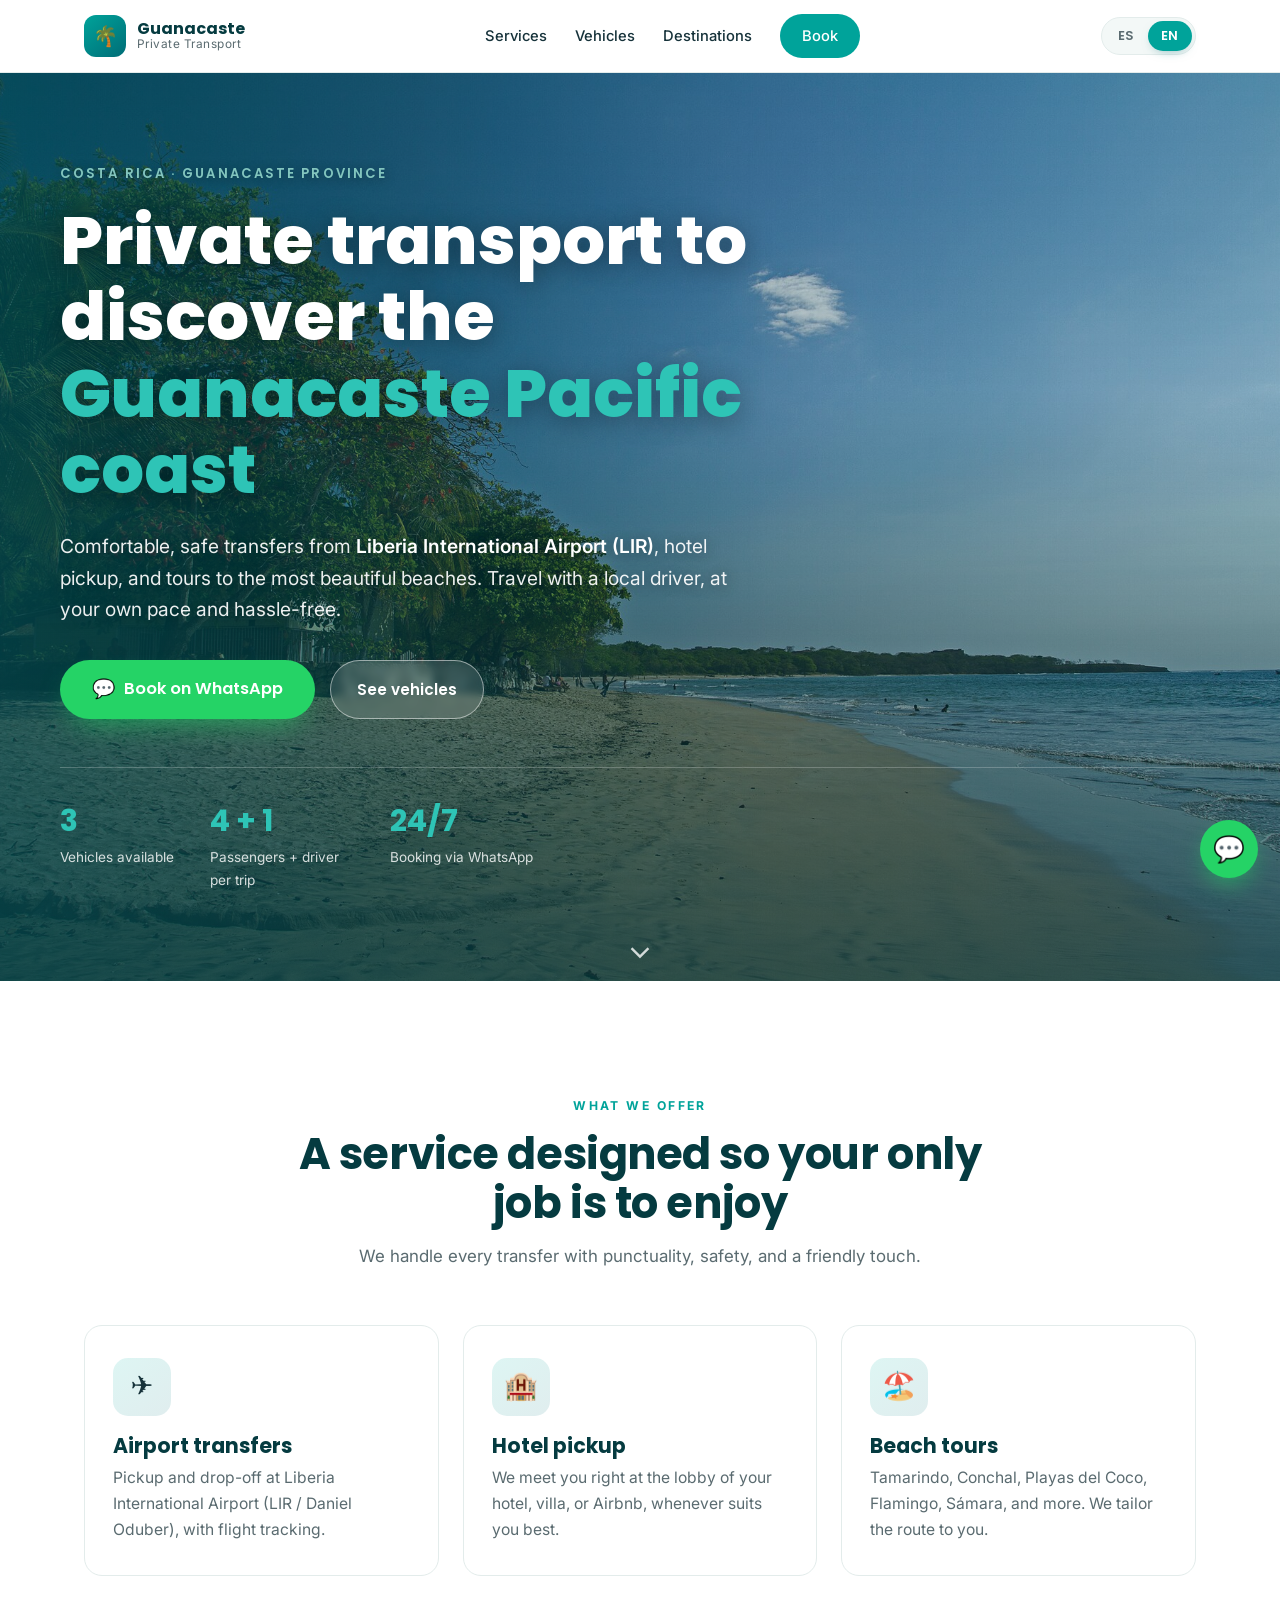
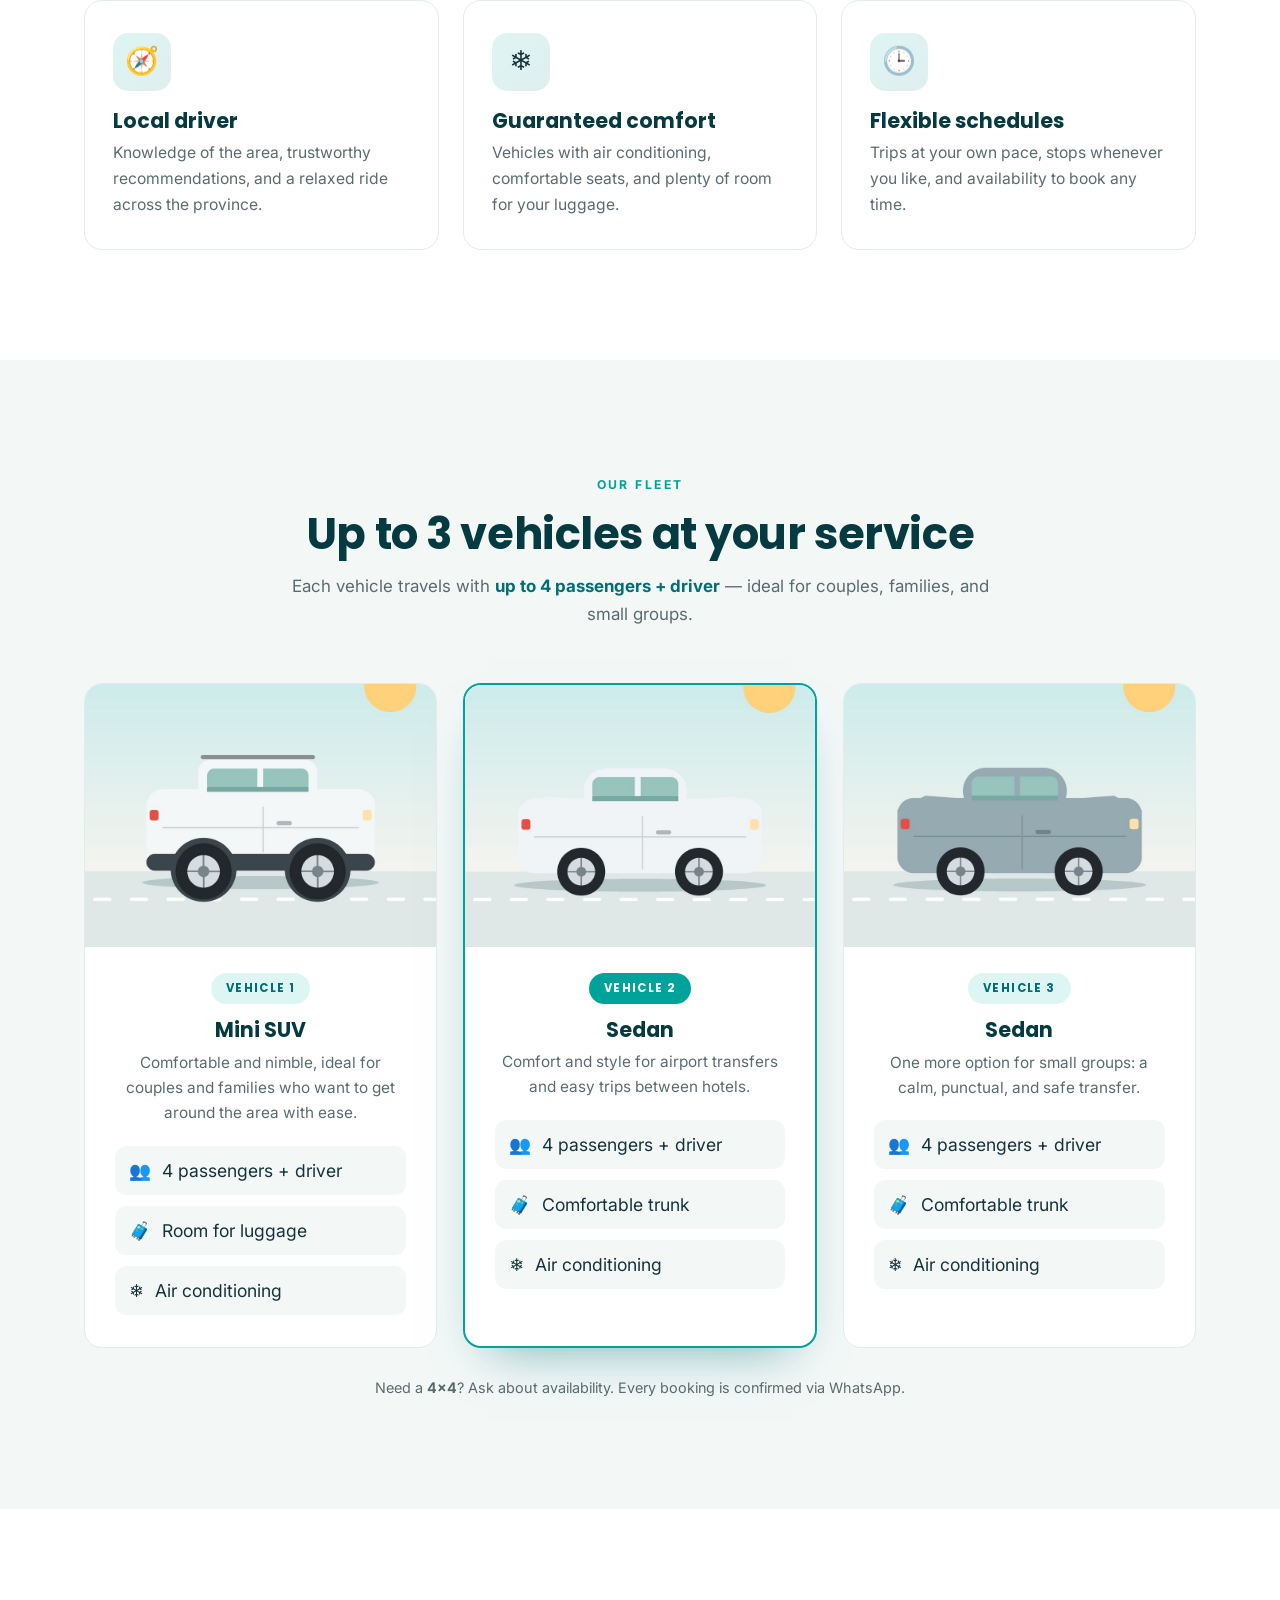
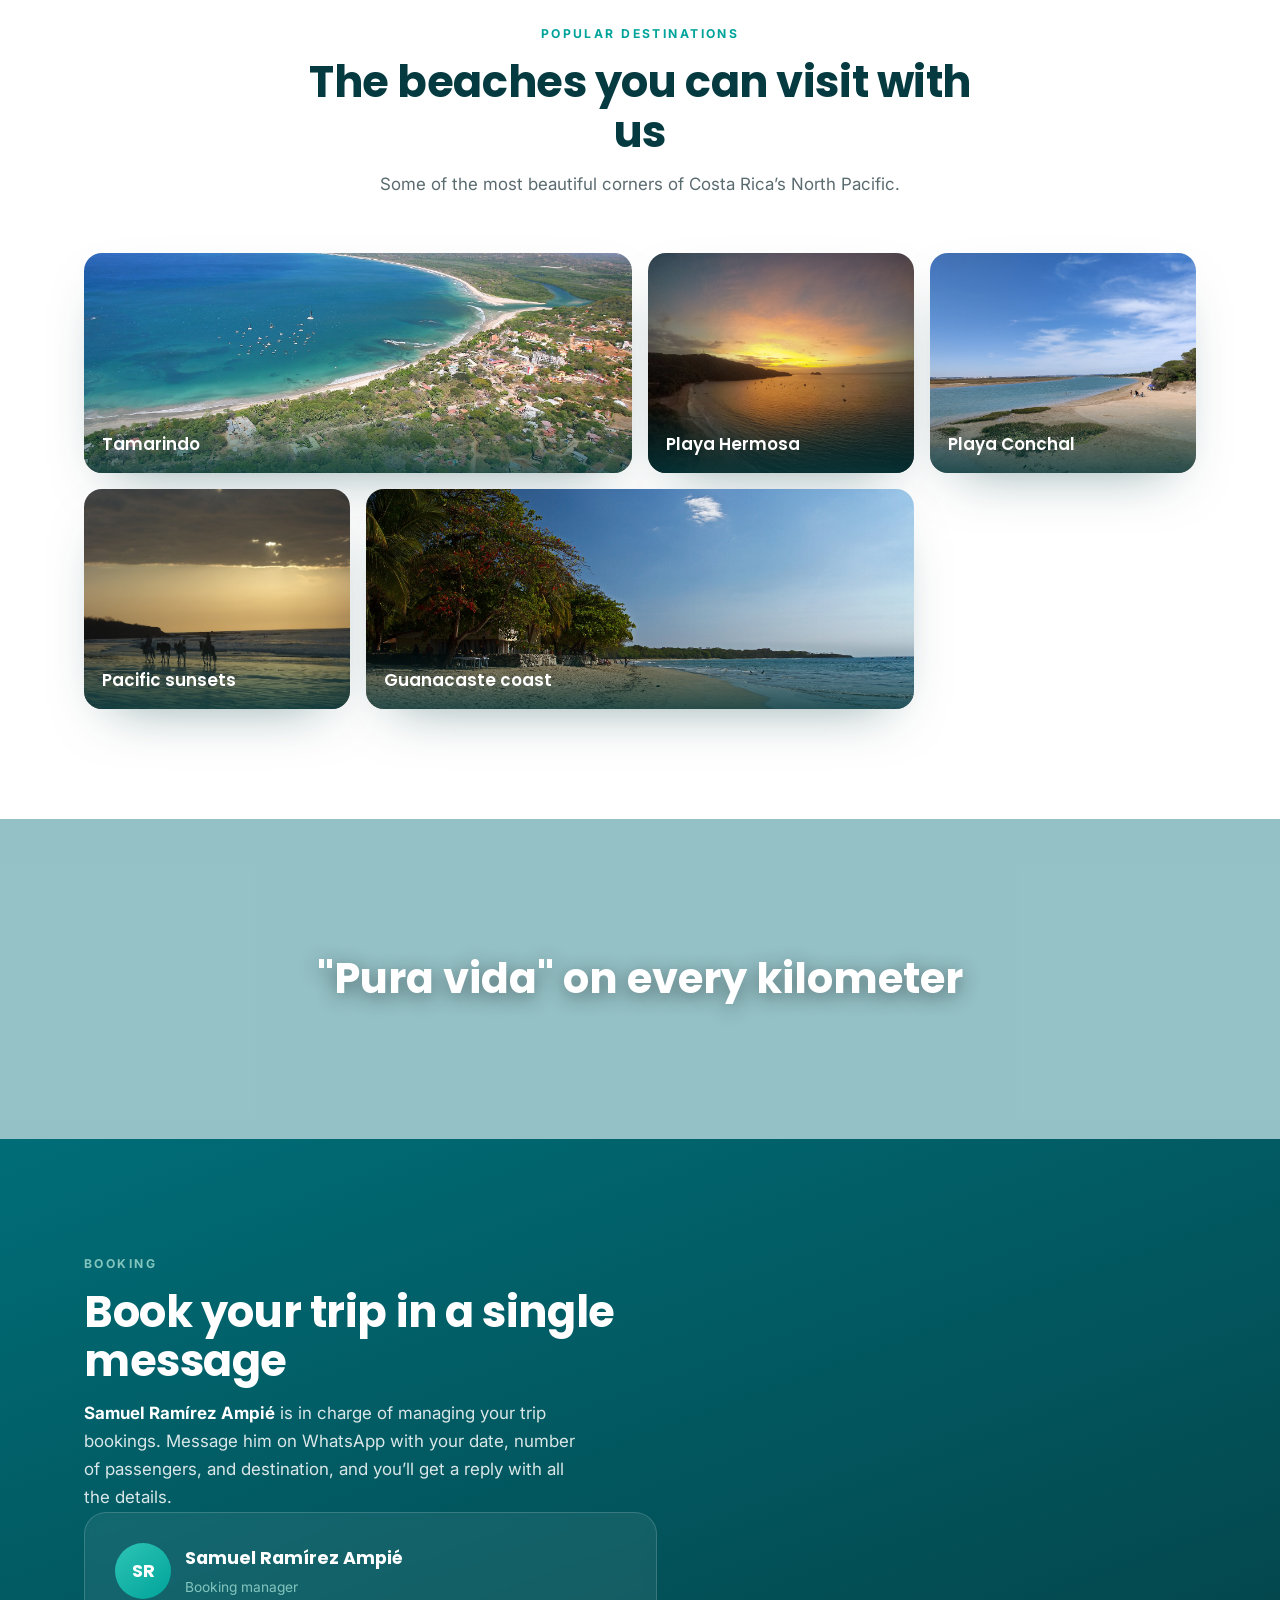
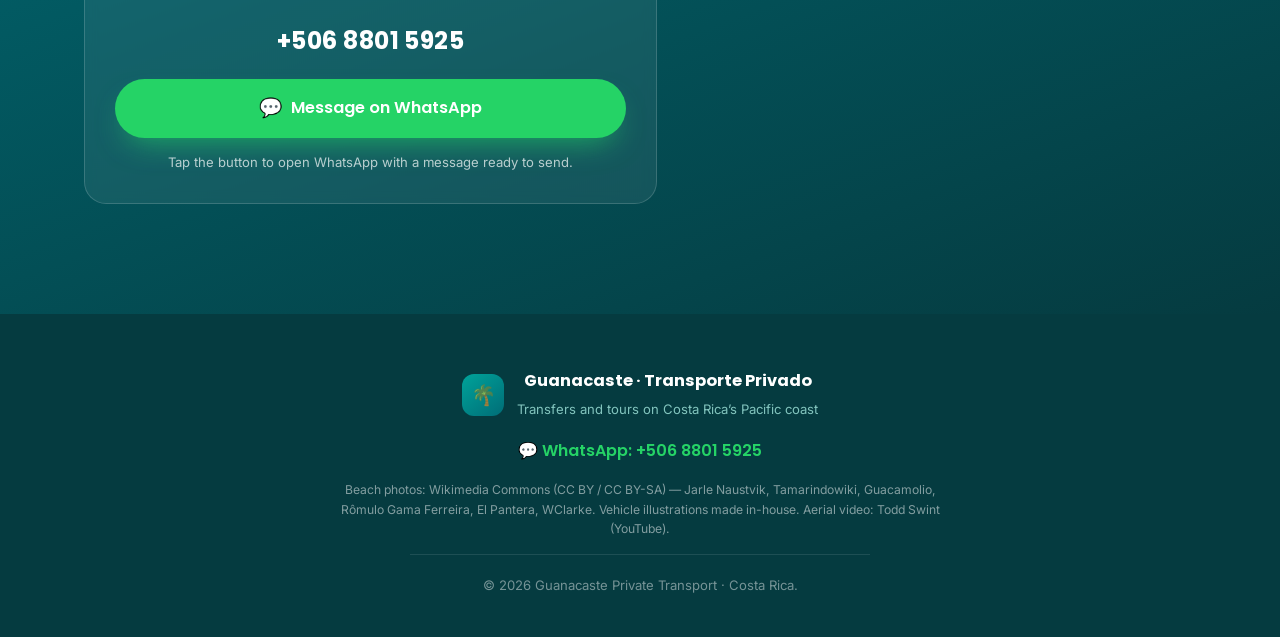
==== commit 88c3dd49: "Añadir toggle de idioma ES/EN con traducción completa al inglés Co-Authored-By: Claude Opus 4.8 (1M " ====
--- a/index.html
+++ b/index.html
@@ -11,11 +11,12 @@
   <meta property="og:title" content="Transporte Privado en Guanacaste · Costa Rica" />
   <meta property="og:description" content="Traslados cómodos y seguros desde el aeropuerto de Liberia y tours a las mejores playas. Reserva por WhatsApp." />
   <meta property="og:locale" content="es_CR" />
+  <meta property="og:locale:alternate" content="en_US" />
 
   <link rel="preconnect" href="https://fonts.googleapis.com" />
   <link rel="preconnect" href="https://fonts.gstatic.com" crossorigin />
   <link href="https://fonts.googleapis.com/css2?family=Poppins:wght@500;600;700;800&family=Inter:wght@300;400;500;600&display=swap" rel="stylesheet" />
-  <link rel="stylesheet" href="styles.css?v=2" />
+  <link rel="stylesheet" href="styles.css?v=3" />
   <link rel="icon" href="data:image/svg+xml,%3Csvg xmlns='http://www.w3.org/2000/svg' viewBox='0 0 100 100'%3E%3Crect width='100' height='100' rx='20' fill='%2300a39a'/%3E%3Ctext x='50' y='70' font-size='56' text-anchor='middle'%3E🌴%3C/text%3E%3C/svg%3E" />
 </head>
 <body>
@@ -27,18 +28,24 @@
         <span class="brand__mark">🌴</span>
         <span class="brand__text">
           <strong>Guanacaste</strong>
-          <em>Transporte Privado</em>
+          <em data-i18n="brand.sub">Transporte Privado</em>
         </span>
       </a>
       <nav class="nav__links" aria-label="Navegación principal">
-        <a href="#servicios">Servicios</a>
-        <a href="#flota">Vehículos</a>
-        <a href="#destinos">Destinos</a>
-        <a href="#reservas" class="nav__cta">Reservar</a>
+        <a href="#servicios" data-i18n="nav.services">Servicios</a>
+        <a href="#flota" data-i18n="nav.vehicles">Vehículos</a>
+        <a href="#destinos" data-i18n="nav.destinations">Destinos</a>
+        <a href="#reservas" class="nav__cta" data-i18n="nav.book">Reservar</a>
       </nav>
-      <button class="nav__toggle" aria-label="Abrir menú" aria-expanded="false">
-        <span></span><span></span><span></span>
-      </button>
+      <div class="nav__right">
+        <div class="lang-toggle" role="group" aria-label="Idioma / Language">
+          <button type="button" data-lang="es" class="is-active" aria-pressed="true">ES</button>
+          <button type="button" data-lang="en" aria-pressed="false">EN</button>
+        </div>
+        <button class="nav__toggle" aria-label="Abrir menú" aria-expanded="false">
+          <span></span><span></span><span></span>
+        </button>
+      </div>
     </div>
   </header>
 
@@ -52,9 +59,9 @@
     </div>
 
     <div class="container hero__inner">
-      <p class="hero__eyebrow">Costa Rica · Provincia de Guanacaste</p>
-      <h1 class="hero__title">Transporte privado para descubrir el <span>Pacífico de Guanacaste</span></h1>
-      <p class="hero__lead">
+      <p class="hero__eyebrow" data-i18n="hero.eyebrow">Costa Rica · Provincia de Guanacaste</p>
+      <h1 class="hero__title" data-i18n="hero.title">Transporte privado para descubrir el <span>Pacífico de Guanacaste</span></h1>
+      <p class="hero__lead" data-i18n="hero.lead">
         Traslados cómodos y seguros desde el <strong>Aeropuerto Internacional de Liberia (LIR)</strong>,
         recogida en su hotel y tours a las playas más hermosas. Viaje con un conductor local,
         a su ritmo y sin complicaciones.
@@ -62,14 +69,14 @@
       <div class="hero__actions">
         <a href="https://wa.me/50688015925?text=Hola%20Samuel%2C%20me%20gustar%C3%ADa%20reservar%20un%20viaje%20de%20transporte%20privado%20en%20Guanacaste"
            target="_blank" rel="noopener" class="btn btn--wa btn--lg">
-          <span class="wa-icon" aria-hidden="true">💬</span> Reservar por WhatsApp
+          <span class="wa-icon" aria-hidden="true">💬</span> <span data-i18n="hero.cta1">Reservar por WhatsApp</span>
         </a>
-        <a href="#flota" class="btn btn--ghost">Ver vehículos</a>
+        <a href="#flota" class="btn btn--ghost" data-i18n="hero.cta2">Ver vehículos</a>
       </div>
       <ul class="hero__stats">
-        <li><strong>3</strong><span>Vehículos disponibles</span></li>
-        <li><strong>4 + 1</strong><span>Pasajeros + chófer por viaje</span></li>
-        <li><strong>24/7</strong><span>Reservas por WhatsApp</span></li>
+        <li><strong>3</strong><span data-i18n="hero.stat1">Vehículos disponibles</span></li>
+        <li><strong>4 + 1</strong><span data-i18n="hero.stat2">Pasajeros + chófer por viaje</span></li>
+        <li><strong>24/7</strong><span data-i18n="hero.stat3">Reservas por WhatsApp</span></li>
       </ul>
     </div>
     <a href="#servicios" class="hero__scroll" aria-label="Desplazarse">⌄</a>
@@ -79,40 +86,40 @@
   <section class="section" id="servicios">
     <div class="container">
       <div class="section__head section__head--center">
-        <span class="kicker">Qué ofrecemos</span>
-        <h2>Un servicio pensado para que solo se preocupe por disfrutar</h2>
-        <p class="section__sub">Nos encargamos de cada traslado con puntualidad, seguridad y un trato cercano.</p>
+        <span class="kicker" data-i18n="serv.kicker">Qué ofrecemos</span>
+        <h2 data-i18n="serv.title">Un servicio pensado para que solo se preocupe por disfrutar</h2>
+        <p class="section__sub" data-i18n="serv.sub">Nos encargamos de cada traslado con puntualidad, seguridad y un trato cercano.</p>
       </div>
       <div class="features">
         <div class="feature">
           <div class="feature__icon">✈️</div>
-          <h3>Traslados al aeropuerto</h3>
-          <p>Recogida y entrega en el Aeropuerto Internacional de Liberia (LIR) o Daniel Oduber, con seguimiento de su vuelo.</p>
+          <h3 data-i18n="serv.f1.title">Traslados al aeropuerto</h3>
+          <p data-i18n="serv.f1.p">Recogida y entrega en el Aeropuerto Internacional de Liberia (LIR) o Daniel Oduber, con seguimiento de su vuelo.</p>
         </div>
         <div class="feature">
           <div class="feature__icon">🏨</div>
-          <h3>Recogida en su hotel</h3>
-          <p>Lo esperamos directamente en la recepción de su hotel, villa o Airbnb, a la hora que mejor le convenga.</p>
+          <h3 data-i18n="serv.f2.title">Recogida en su hotel</h3>
+          <p data-i18n="serv.f2.p">Lo esperamos directamente en la recepción de su hotel, villa o Airbnb, a la hora que mejor le convenga.</p>
         </div>
         <div class="feature">
           <div class="feature__icon">🏖️</div>
-          <h3>Tours a las playas</h3>
-          <p>Tamarindo, Conchal, Playas del Coco, Flamingo, Sámara y más. Diseñamos la ruta a su medida.</p>
+          <h3 data-i18n="serv.f3.title">Tours a las playas</h3>
+          <p data-i18n="serv.f3.p">Tamarindo, Conchal, Playas del Coco, Flamingo, Sámara y más. Diseñamos la ruta a su medida.</p>
         </div>
         <div class="feature">
           <div class="feature__icon">🧭</div>
-          <h3>Conductor local</h3>
-          <p>Conocimiento de la zona, recomendaciones de confianza y un viaje tranquilo por toda la provincia.</p>
+          <h3 data-i18n="serv.f4.title">Conductor local</h3>
+          <p data-i18n="serv.f4.p">Conocimiento de la zona, recomendaciones de confianza y un viaje tranquilo por toda la provincia.</p>
         </div>
         <div class="feature">
           <div class="feature__icon">❄️</div>
-          <h3>Comodidad garantizada</h3>
-          <p>Vehículos con aire acondicionado, asientos confortables y espacio amplio para su equipaje.</p>
+          <h3 data-i18n="serv.f5.title">Comodidad garantizada</h3>
+          <p data-i18n="serv.f5.p">Vehículos con aire acondicionado, asientos confortables y espacio amplio para su equipaje.</p>
         </div>
         <div class="feature">
           <div class="feature__icon">🕒</div>
-          <h3>Horarios flexibles</h3>
-          <p>Viajes a su ritmo, paradas cuando lo desee y disponibilidad para reservas en cualquier momento.</p>
+          <h3 data-i18n="serv.f6.title">Horarios flexibles</h3>
+          <p data-i18n="serv.f6.p">Viajes a su ritmo, paradas cuando lo desee y disponibilidad para reservas en cualquier momento.</p>
         </div>
       </div>
     </div>
@@ -122,52 +129,52 @@
   <section class="section section--alt" id="flota">
     <div class="container">
       <div class="section__head section__head--center">
-        <span class="kicker">Nuestra flota</span>
-        <h2>Hasta 3 vehículos a su disposición</h2>
-        <p class="section__sub">Cada vehículo viaja con <strong>hasta 4 pasajeros + chófer</strong>, ideal para parejas, familias y grupos pequeños.</p>
+        <span class="kicker" data-i18n="fleet.kicker">Nuestra flota</span>
+        <h2 data-i18n="fleet.title">Hasta 3 vehículos a su disposición</h2>
+        <p class="section__sub" data-i18n="fleet.sub">Cada vehículo viaja con <strong>hasta 4 pasajeros + chófer</strong>, ideal para parejas, familias y grupos pequeños.</p>
       </div>
       <div class="fleet">
         <article class="vcard">
           <div class="vcard__media"><img src="assets/car-misuv.jpg" alt="Ilustración de un mini SUV" loading="lazy" /></div>
           <div class="vcard__body">
-            <div class="vcard__badge">Vehículo 1</div>
-            <h3>Mini SUV</h3>
-            <p>Cómodo y ágil, ideal para parejas y familias que quieren moverse con facilidad por la zona.</p>
+            <div class="vcard__badge"><span data-i18n="fleet.vehicle">Vehículo</span> 1</div>
+            <h3 data-i18n="fleet.v1.title">Mini SUV</h3>
+            <p data-i18n="fleet.v1.p">Cómodo y ágil, ideal para parejas y familias que quieren moverse con facilidad por la zona.</p>
             <ul class="vcard__specs">
-              <li><span>👥</span> 4 pasajeros + chófer</li>
-              <li><span>🧳</span> Espacio para equipaje</li>
-              <li><span>❄️</span> Aire acondicionado</li>
+              <li><span>👥</span> <span data-i18n="fleet.spec.pax">4 pasajeros + chófer</span></li>
+              <li><span>🧳</span> <span data-i18n="fleet.spec.luggage">Espacio para equipaje</span></li>
+              <li><span>❄️</span> <span data-i18n="fleet.spec.ac">Aire acondicionado</span></li>
             </ul>
           </div>
         </article>
         <article class="vcard vcard--featured">
           <div class="vcard__media"><img src="assets/car-sedan1.jpg" alt="Ilustración de un sedán" loading="lazy" /></div>
           <div class="vcard__body">
-            <div class="vcard__badge">Vehículo 2</div>
-            <h3>Sedán</h3>
-            <p>Confort y estilo para traslados al aeropuerto y desplazamientos cómodos entre hoteles.</p>
+            <div class="vcard__badge"><span data-i18n="fleet.vehicle">Vehículo</span> 2</div>
+            <h3 data-i18n="fleet.v2.title">Sedán</h3>
+            <p data-i18n="fleet.v2.p">Confort y estilo para traslados al aeropuerto y desplazamientos cómodos entre hoteles.</p>
             <ul class="vcard__specs">
-              <li><span>👥</span> 4 pasajeros + chófer</li>
-              <li><span>🧳</span> Maletero cómodo</li>
-              <li><span>❄️</span> Aire acondicionado</li>
+              <li><span>👥</span> <span data-i18n="fleet.spec.pax">4 pasajeros + chófer</span></li>
+              <li><span>🧳</span> <span data-i18n="fleet.spec.trunk">Maletero cómodo</span></li>
+              <li><span>❄️</span> <span data-i18n="fleet.spec.ac">Aire acondicionado</span></li>
             </ul>
           </div>
         </article>
         <article class="vcard">
           <div class="vcard__media"><img src="assets/car-sedan2.jpg" alt="Ilustración de un sedán" loading="lazy" /></div>
           <div class="vcard__body">
-            <div class="vcard__badge">Vehículo 3</div>
-            <h3>Sedán</h3>
-            <p>Una opción más para grupos pequeños: un traslado tranquilo, puntual y seguro.</p>
+            <div class="vcard__badge"><span data-i18n="fleet.vehicle">Vehículo</span> 3</div>
+            <h3 data-i18n="fleet.v3.title">Sedán</h3>
+            <p data-i18n="fleet.v3.p">Una opción más para grupos pequeños: un traslado tranquilo, puntual y seguro.</p>
             <ul class="vcard__specs">
-              <li><span>👥</span> 4 pasajeros + chófer</li>
-              <li><span>🧳</span> Maletero cómodo</li>
-              <li><span>❄️</span> Aire acondicionado</li>
+              <li><span>👥</span> <span data-i18n="fleet.spec.pax">4 pasajeros + chófer</span></li>
+              <li><span>🧳</span> <span data-i18n="fleet.spec.trunk">Maletero cómodo</span></li>
+              <li><span>❄️</span> <span data-i18n="fleet.spec.ac">Aire acondicionado</span></li>
             </ul>
           </div>
         </article>
       </div>
-      <p class="fleet__note">¿Necesita un <strong>4x4</strong>? Pregunte por disponibilidad. Toda reserva se confirma por WhatsApp.</p>
+      <p class="fleet__note" data-i18n="fleet.note">¿Necesita un <strong>4x4</strong>? Pregunte por disponibilidad. Toda reserva se confirma por WhatsApp.</p>
     </div>
   </section>
 
@@ -175,9 +182,9 @@
   <section class="section" id="destinos">
     <div class="container">
       <div class="section__head section__head--center">
-        <span class="kicker">Destinos populares</span>
-        <h2>Las playas que puede conocer con nosotros</h2>
-        <p class="section__sub">Algunos de los rincones más bellos del Pacífico Norte de Costa Rica.</p>
+        <span class="kicker" data-i18n="dest.kicker">Destinos populares</span>
+        <h2 data-i18n="dest.title">Las playas que puede conocer con nosotros</h2>
+        <p class="section__sub" data-i18n="dest.sub">Algunos de los rincones más bellos del Pacífico Norte de Costa Rica.</p>
       </div>
       <div class="gallery">
         <figure class="gallery__item gallery__item--lg">
@@ -194,11 +201,11 @@
         </figure>
         <figure class="gallery__item">
           <img src="assets/tamarindo-wide.jpg" alt="Caballos al atardecer en la playa de Tamarindo" loading="lazy" />
-          <figcaption>Atardeceres del Pacífico</figcaption>
+          <figcaption data-i18n="dest.cap.sunset">Atardeceres del Pacífico</figcaption>
         </figure>
         <figure class="gallery__item gallery__item--lg">
           <img src="assets/hero-tamarindo.jpg" alt="Playa de arena dorada y palmeras en Guanacaste" loading="lazy" />
-          <figcaption>Costa de Guanacaste</figcaption>
+          <figcaption data-i18n="dest.cap.coast">Costa de Guanacaste</figcaption>
         </figure>
       </div>
     </div>
@@ -207,16 +214,16 @@
   <!-- ===== PANORAMA divider ===== -->
   <section class="pano" aria-hidden="true">
     <div class="pano__img"></div>
-    <div class="pano__text">"Pura vida" en cada kilómetro</div>
+    <div class="pano__text" data-i18n="pano.text">"Pura vida" en cada kilómetro</div>
   </section>
 
   <!-- ===== RESERVAS / CONTACTO ===== -->
   <section class="section section--reservas" id="reservas">
     <div class="container reservas">
       <div class="reservas__content">
-        <span class="kicker kicker--light">Reservas</span>
-        <h2>Reserve su viaje en un solo mensaje</h2>
-        <p class="reservas__sub">
+        <span class="kicker kicker--light" data-i18n="res.kicker">Reservas</span>
+        <h2 data-i18n="res.title">Reserve su viaje en un solo mensaje</h2>
+        <p class="reservas__sub" data-i18n="res.sub">
           <strong>Samuel Ramírez Ampié</strong> es el encargado de gestionar las reservas de su viaje.
           Escríbale por WhatsApp con su fecha, número de pasajeros y destino, y recibirá una
           respuesta con todos los detalles.
@@ -226,15 +233,15 @@
             <span class="reservas__avatar">SR</span>
             <div>
               <strong>Samuel Ramírez Ampié</strong>
-              <em>Encargado de reservas</em>
+              <em data-i18n="res.role">Encargado de reservas</em>
             </div>
           </div>
           <a href="tel:+50688015925" class="reservas__number">+506 8801 5925</a>
           <a href="https://wa.me/50688015925?text=Hola%20Samuel%2C%20me%20gustar%C3%ADa%20reservar%20un%20viaje%20de%20transporte%20privado%20en%20Guanacaste.%20Fecha%3A%20___%20%7C%20Pasajeros%3A%20___%20%7C%20Destino%3A%20___"
              target="_blank" rel="noopener" class="btn btn--wa btn--lg btn--block">
-            <span class="wa-icon" aria-hidden="true">💬</span> Escribir por WhatsApp
+            <span class="wa-icon" aria-hidden="true">💬</span> <span data-i18n="res.cta">Escribir por WhatsApp</span>
           </a>
-          <p class="reservas__hint">Toca el botón para abrir WhatsApp con un mensaje listo para enviar.</p>
+          <p class="reservas__hint" data-i18n="res.hint">Toca el botón para abrir WhatsApp con un mensaje listo para enviar.</p>
         </div>
       </div>
     </div>
@@ -247,16 +254,16 @@
         <span class="brand__mark">🌴</span>
         <div>
           <strong>Guanacaste · Transporte Privado</strong>
-          <em>Traslados y tours en el Pacífico de Costa Rica</em>
+          <em data-i18n="footer.sub">Traslados y tours en el Pacífico de Costa Rica</em>
         </div>
       </div>
       <a href="https://wa.me/50688015925" target="_blank" rel="noopener" class="footer__wa">💬 WhatsApp: +506 8801 5925</a>
-      <p class="footer__credits">
+      <p class="footer__credits" data-i18n="footer.credits">
         Fotografías de playas: Wikimedia Commons (CC BY / CC BY-SA) — Jarle Naustvik,
         Tamarindowiki, Guacamolio, Rômulo Gama Ferreira, El Pantera, WClarke.
         Ilustraciones de vehículos generadas a medida. Video aéreo: Todd Swint (YouTube).
       </p>
-      <p class="footer__copy">© <span id="year"></span> Transporte Privado Guanacaste · Costa Rica.</p>
+      <p class="footer__copy">© <span id="year"></span> <span data-i18n="footer.copy">Transporte Privado Guanacaste · Costa Rica.</span></p>
     </div>
   </footer>
 
@@ -264,6 +271,6 @@
   <a href="https://wa.me/50688015925?text=Hola%20Samuel%2C%20me%20gustar%C3%ADa%20reservar%20un%20viaje%20de%20transporte%20privado%20en%20Guanacaste"
      target="_blank" rel="noopener" class="wa-float" aria-label="Reservar por WhatsApp">💬</a>
 
-  <script src="script.js?v=2"></script>
+  <script src="script.js?v=3"></script>
 </body>
 </html>
--- a/styles.css
+++ b/styles.css
@@ -86,8 +86,24 @@
 .nav__links a:hover { color: var(--teal); }
 .nav__cta { background: var(--teal); color: #fff !important; padding: 10px 22px; border-radius: 999px; }
 .nav__cta:hover { background: var(--ocean); }
+.nav__right { display: flex; align-items: center; gap: 14px; }
 .nav__toggle { display: none; background: none; border: 0; flex-direction: column; gap: 5px; cursor: pointer; padding: 8px; }
 .nav__toggle span { width: 24px; height: 2px; background: var(--deep); transition: .3s; }
+
+/* Toggle ES / EN */
+.lang-toggle {
+  display: inline-flex; align-items: center;
+  background: var(--bg-alt); border: 1px solid var(--line);
+  border-radius: 999px; padding: 3px;
+}
+.lang-toggle button {
+  border: 0; background: transparent; cursor: pointer;
+  font-family: var(--head); font-size: .8rem; font-weight: 600; letter-spacing: .04em;
+  color: var(--muted); padding: 6px 13px; border-radius: 999px;
+  transition: background .25s ease, color .25s ease;
+}
+.lang-toggle button:hover { color: var(--ocean); }
+.lang-toggle button.is-active { background: var(--teal); color: #fff; box-shadow: 0 4px 12px -6px rgba(0,109,119,.6); }
 
 /* ===== Hero ===== */
 .hero { position: relative; min-height: 92vh; display: flex; align-items: center; color: #fff; overflow: hidden; }
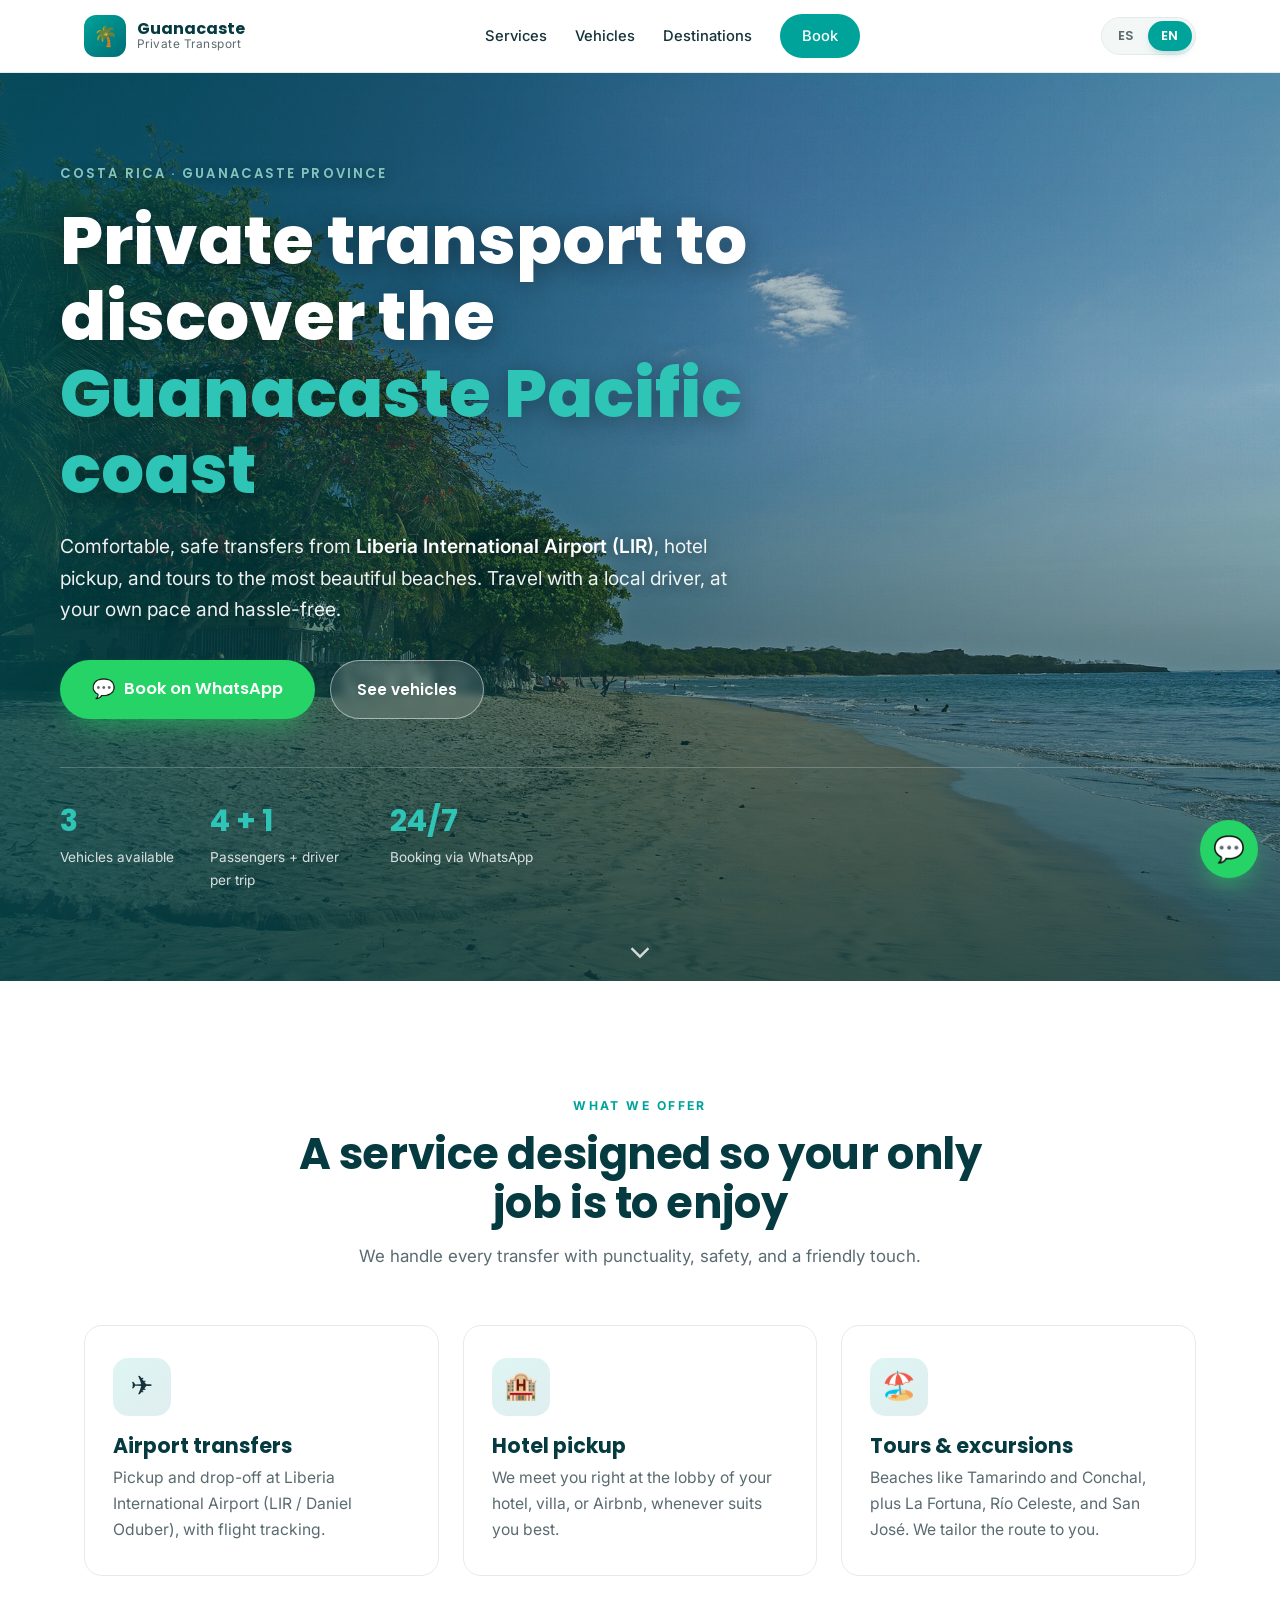
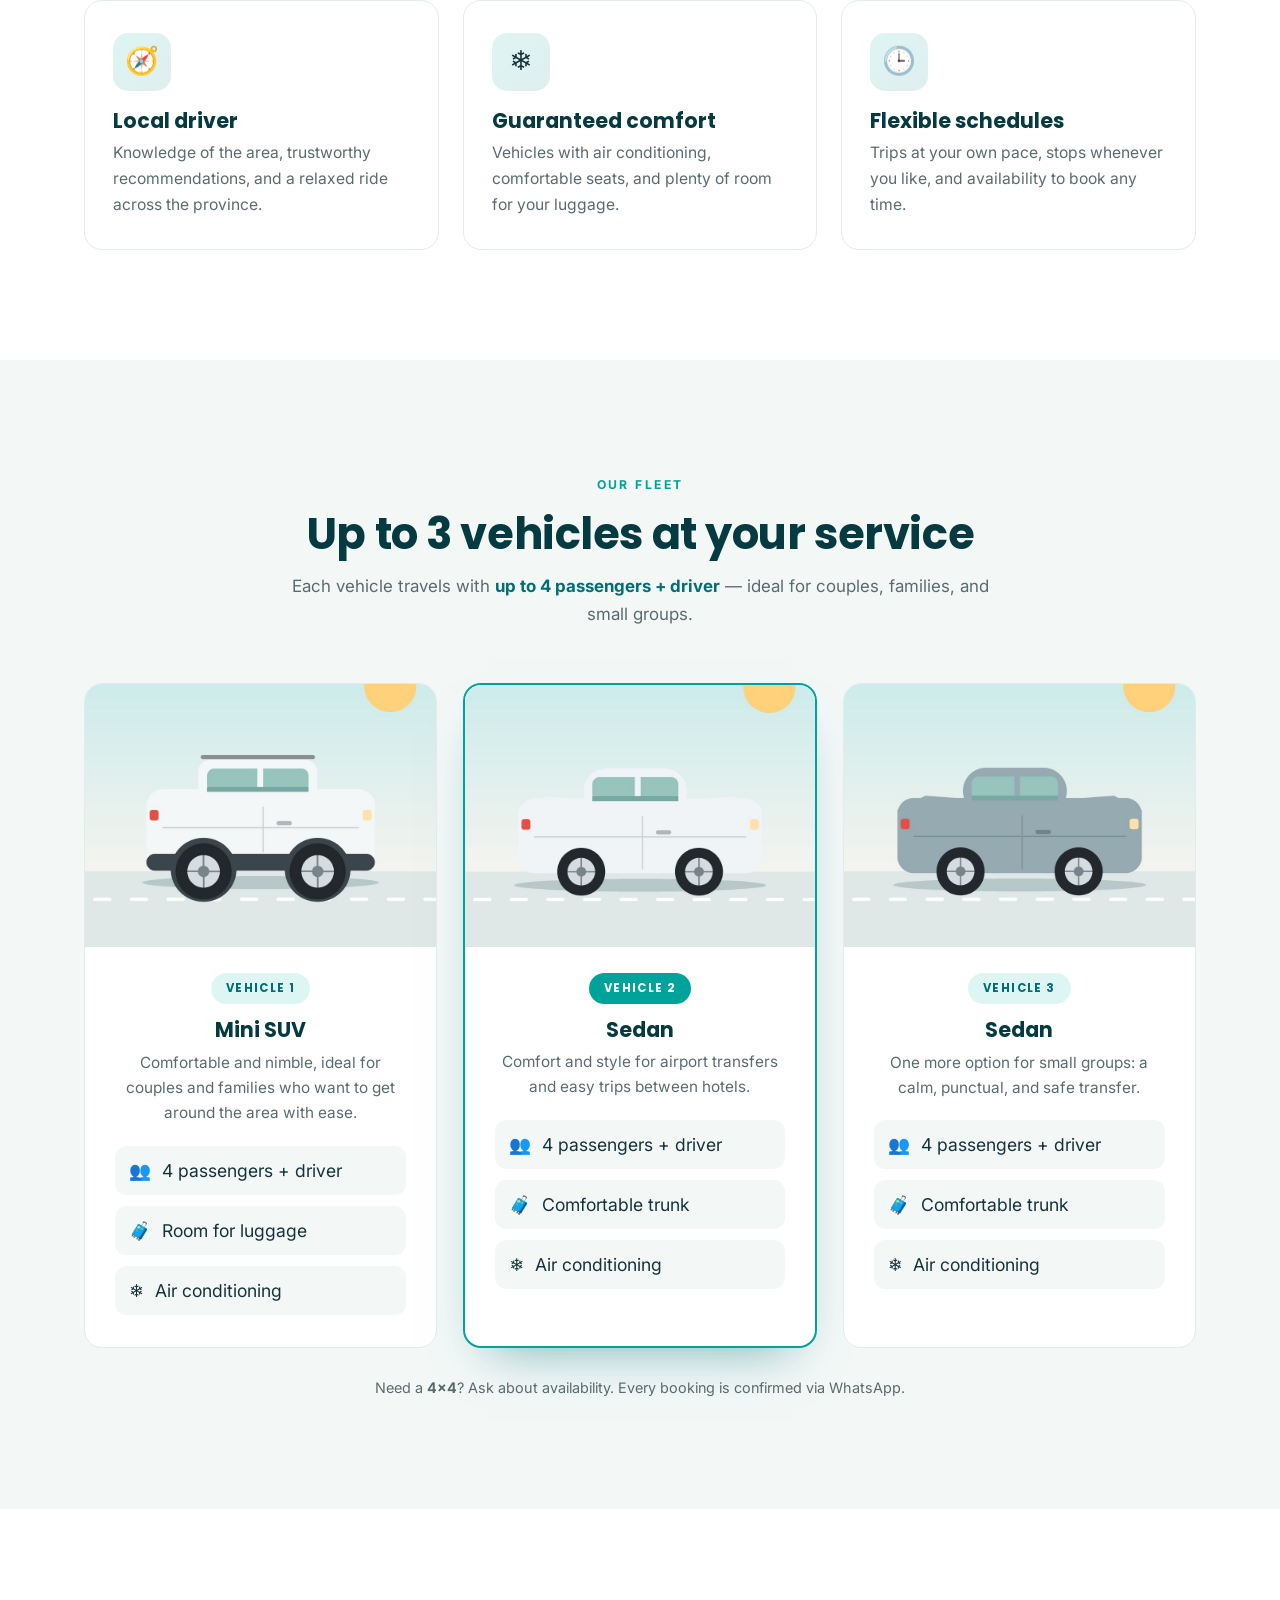
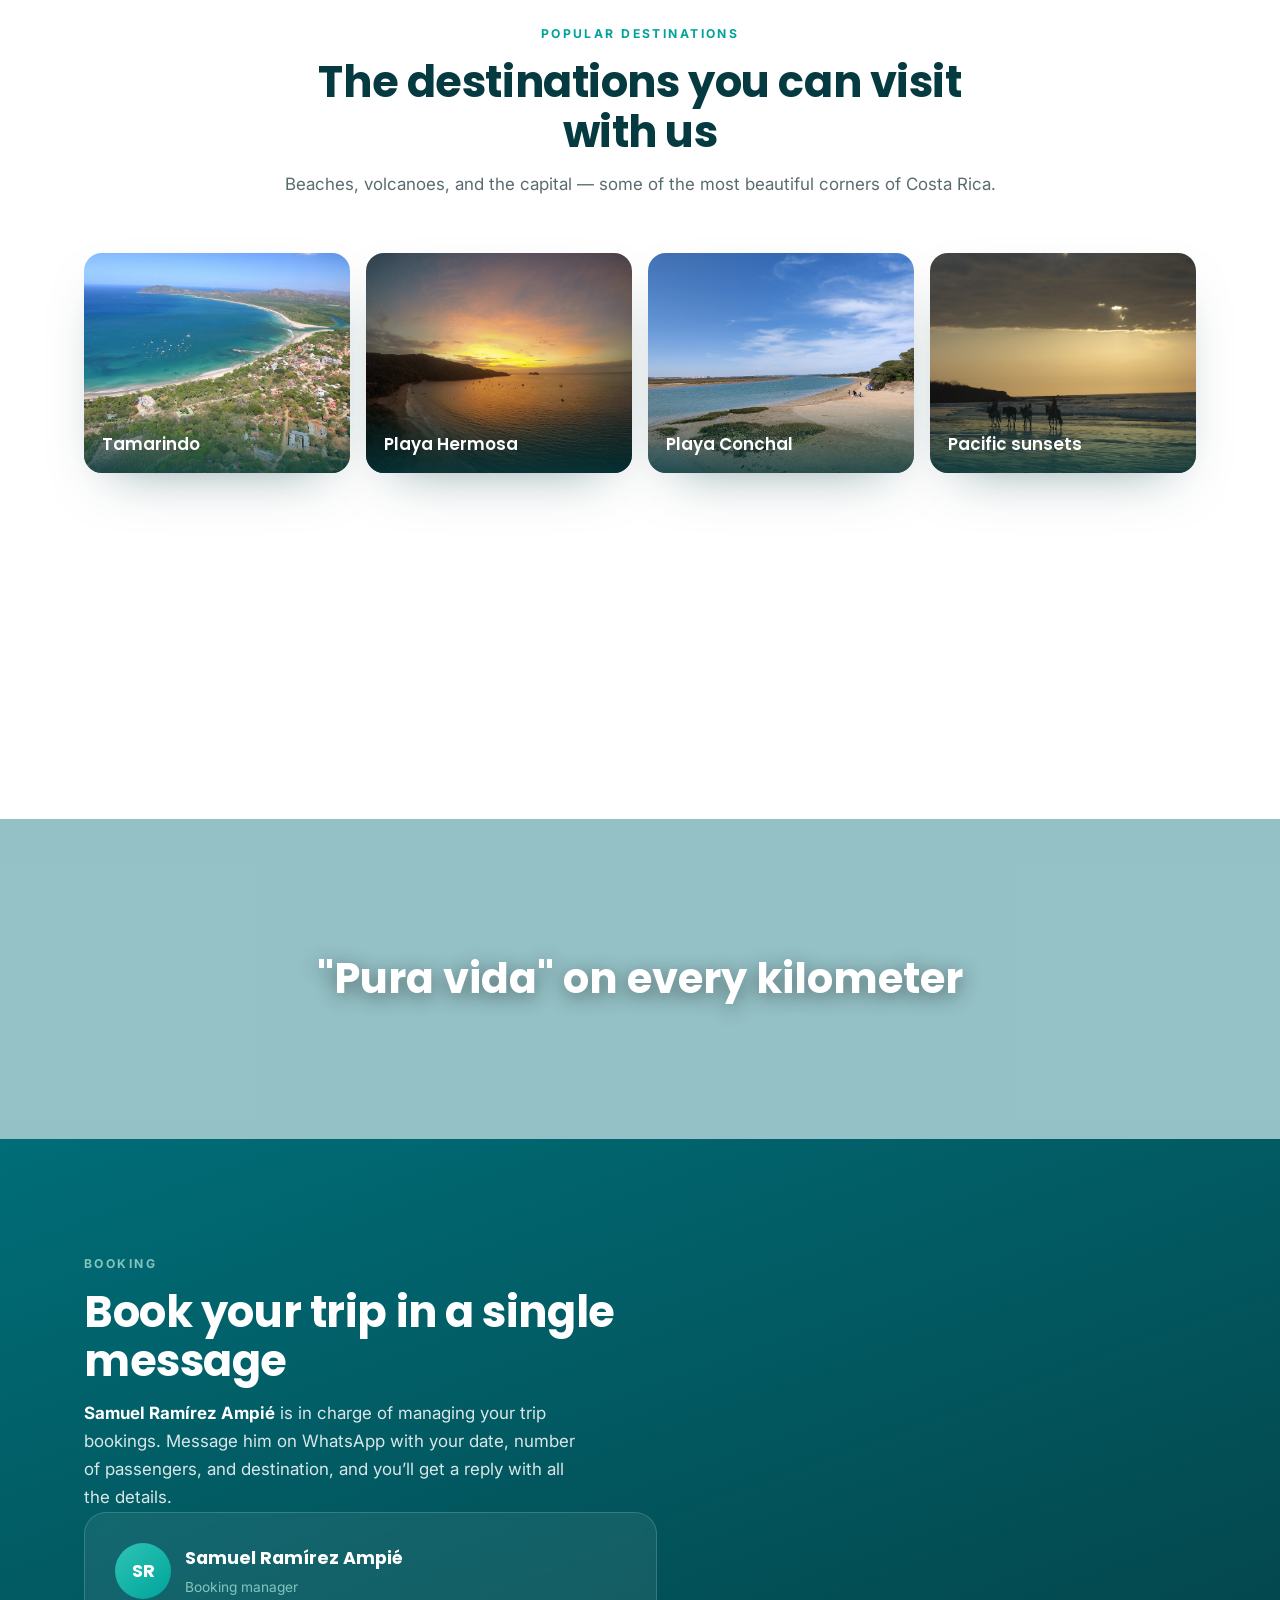
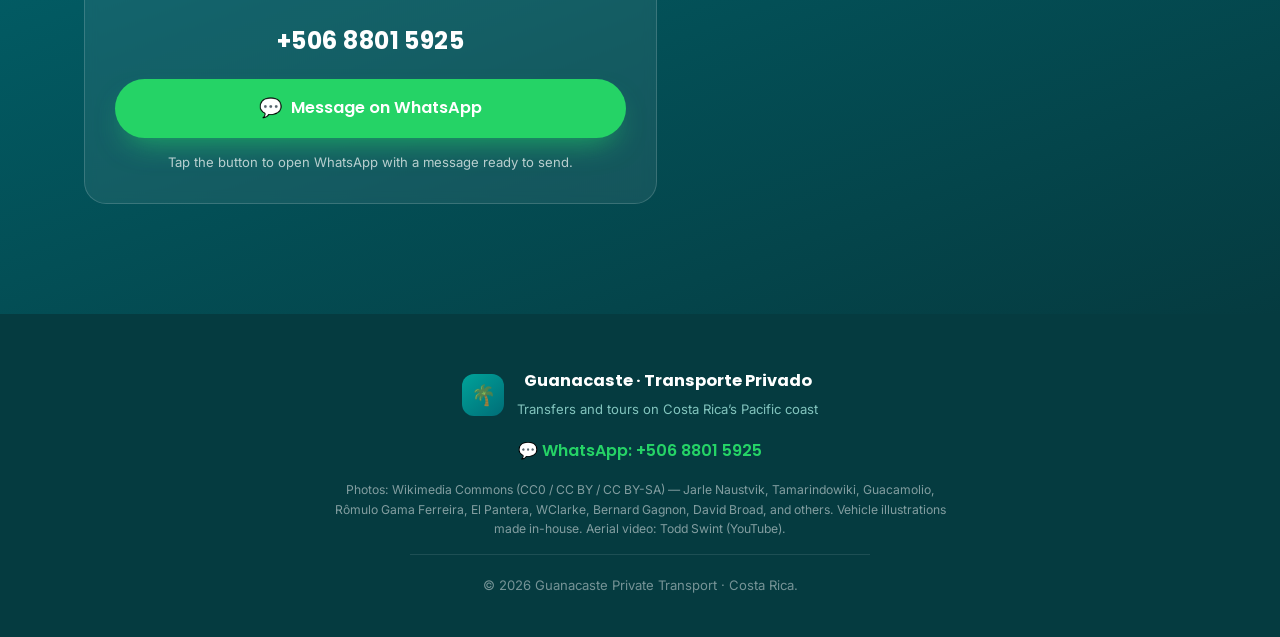
==== commit d573ff44: "Añadir destinos La Fortuna, Río Celeste y San José (fotos libres) y ampliar tours Co-Authored-By: Cl" ====
--- a/index.html
+++ b/index.html
@@ -16,7 +16,7 @@
   <link rel="preconnect" href="https://fonts.googleapis.com" />
   <link rel="preconnect" href="https://fonts.gstatic.com" crossorigin />
   <link href="https://fonts.googleapis.com/css2?family=Poppins:wght@500;600;700;800&family=Inter:wght@300;400;500;600&display=swap" rel="stylesheet" />
-  <link rel="stylesheet" href="styles.css?v=3" />
+  <link rel="stylesheet" href="styles.css?v=4" />
   <link rel="icon" href="data:image/svg+xml,%3Csvg xmlns='http://www.w3.org/2000/svg' viewBox='0 0 100 100'%3E%3Crect width='100' height='100' rx='20' fill='%2300a39a'/%3E%3Ctext x='50' y='70' font-size='56' text-anchor='middle'%3E🌴%3C/text%3E%3C/svg%3E" />
 </head>
 <body>
@@ -103,8 +103,8 @@
         </div>
         <div class="feature">
           <div class="feature__icon">🏖️</div>
-          <h3 data-i18n="serv.f3.title">Tours a las playas</h3>
-          <p data-i18n="serv.f3.p">Tamarindo, Conchal, Playas del Coco, Flamingo, Sámara y más. Diseñamos la ruta a su medida.</p>
+          <h3 data-i18n="serv.f3.title">Tours y excursiones</h3>
+          <p data-i18n="serv.f3.p">Playas como Tamarindo y Conchal, además de La Fortuna, Río Celeste y San José. Diseñamos la ruta a su medida.</p>
         </div>
         <div class="feature">
           <div class="feature__icon">🧭</div>
@@ -183,11 +183,11 @@
     <div class="container">
       <div class="section__head section__head--center">
         <span class="kicker" data-i18n="dest.kicker">Destinos populares</span>
-        <h2 data-i18n="dest.title">Las playas que puede conocer con nosotros</h2>
-        <p class="section__sub" data-i18n="dest.sub">Algunos de los rincones más bellos del Pacífico Norte de Costa Rica.</p>
+        <h2 data-i18n="dest.title">Los destinos que puede conocer con nosotros</h2>
+        <p class="section__sub" data-i18n="dest.sub">Playas, volcanes y la capital: algunos de los rincones más bellos de Costa Rica.</p>
       </div>
       <div class="gallery">
-        <figure class="gallery__item gallery__item--lg">
+        <figure class="gallery__item">
           <img src="assets/tamarindo-aerial.jpg" alt="Vista aérea de la bahía turquesa de Tamarindo, Guanacaste" loading="lazy" />
           <figcaption>Tamarindo</figcaption>
         </figure>
@@ -203,7 +203,19 @@
           <img src="assets/tamarindo-wide.jpg" alt="Caballos al atardecer en la playa de Tamarindo" loading="lazy" />
           <figcaption data-i18n="dest.cap.sunset">Atardeceres del Pacífico</figcaption>
         </figure>
-        <figure class="gallery__item gallery__item--lg">
+        <figure class="gallery__item">
+          <img src="assets/fortuna.jpg" alt="Volcán Arenal en La Fortuna, Costa Rica" loading="lazy" />
+          <figcaption data-i18n="dest.cap.fortuna">La Fortuna · Volcán Arenal</figcaption>
+        </figure>
+        <figure class="gallery__item">
+          <img src="assets/rio-celeste.jpg" alt="Cascada de aguas turquesas de Río Celeste, Costa Rica" loading="lazy" />
+          <figcaption>Río Celeste</figcaption>
+        </figure>
+        <figure class="gallery__item">
+          <img src="assets/san-jose.jpg" alt="Teatro Nacional en San José, Costa Rica" loading="lazy" />
+          <figcaption>San José</figcaption>
+        </figure>
+        <figure class="gallery__item">
           <img src="assets/hero-tamarindo.jpg" alt="Playa de arena dorada y palmeras en Guanacaste" loading="lazy" />
           <figcaption data-i18n="dest.cap.coast">Costa de Guanacaste</figcaption>
         </figure>
@@ -259,8 +271,8 @@
       </div>
       <a href="https://wa.me/50688015925" target="_blank" rel="noopener" class="footer__wa">💬 WhatsApp: +506 8801 5925</a>
       <p class="footer__credits" data-i18n="footer.credits">
-        Fotografías de playas: Wikimedia Commons (CC BY / CC BY-SA) — Jarle Naustvik,
-        Tamarindowiki, Guacamolio, Rômulo Gama Ferreira, El Pantera, WClarke.
+        Fotografías: Wikimedia Commons (CC0 / CC BY / CC BY-SA) — Jarle Naustvik, Tamarindowiki,
+        Guacamolio, Rômulo Gama Ferreira, El Pantera, WClarke, Bernard Gagnon, David Broad y otros.
         Ilustraciones de vehículos generadas a medida. Video aéreo: Todd Swint (YouTube).
       </p>
       <p class="footer__copy">© <span id="year"></span> <span data-i18n="footer.copy">Transporte Privado Guanacaste · Costa Rica.</span></p>
@@ -271,6 +283,6 @@
   <a href="https://wa.me/50688015925?text=Hola%20Samuel%2C%20me%20gustar%C3%ADa%20reservar%20un%20viaje%20de%20transporte%20privado%20en%20Guanacaste"
      target="_blank" rel="noopener" class="wa-float" aria-label="Reservar por WhatsApp">💬</a>
 
-  <script src="script.js?v=3"></script>
+  <script src="script.js?v=4"></script>
 </body>
 </html>
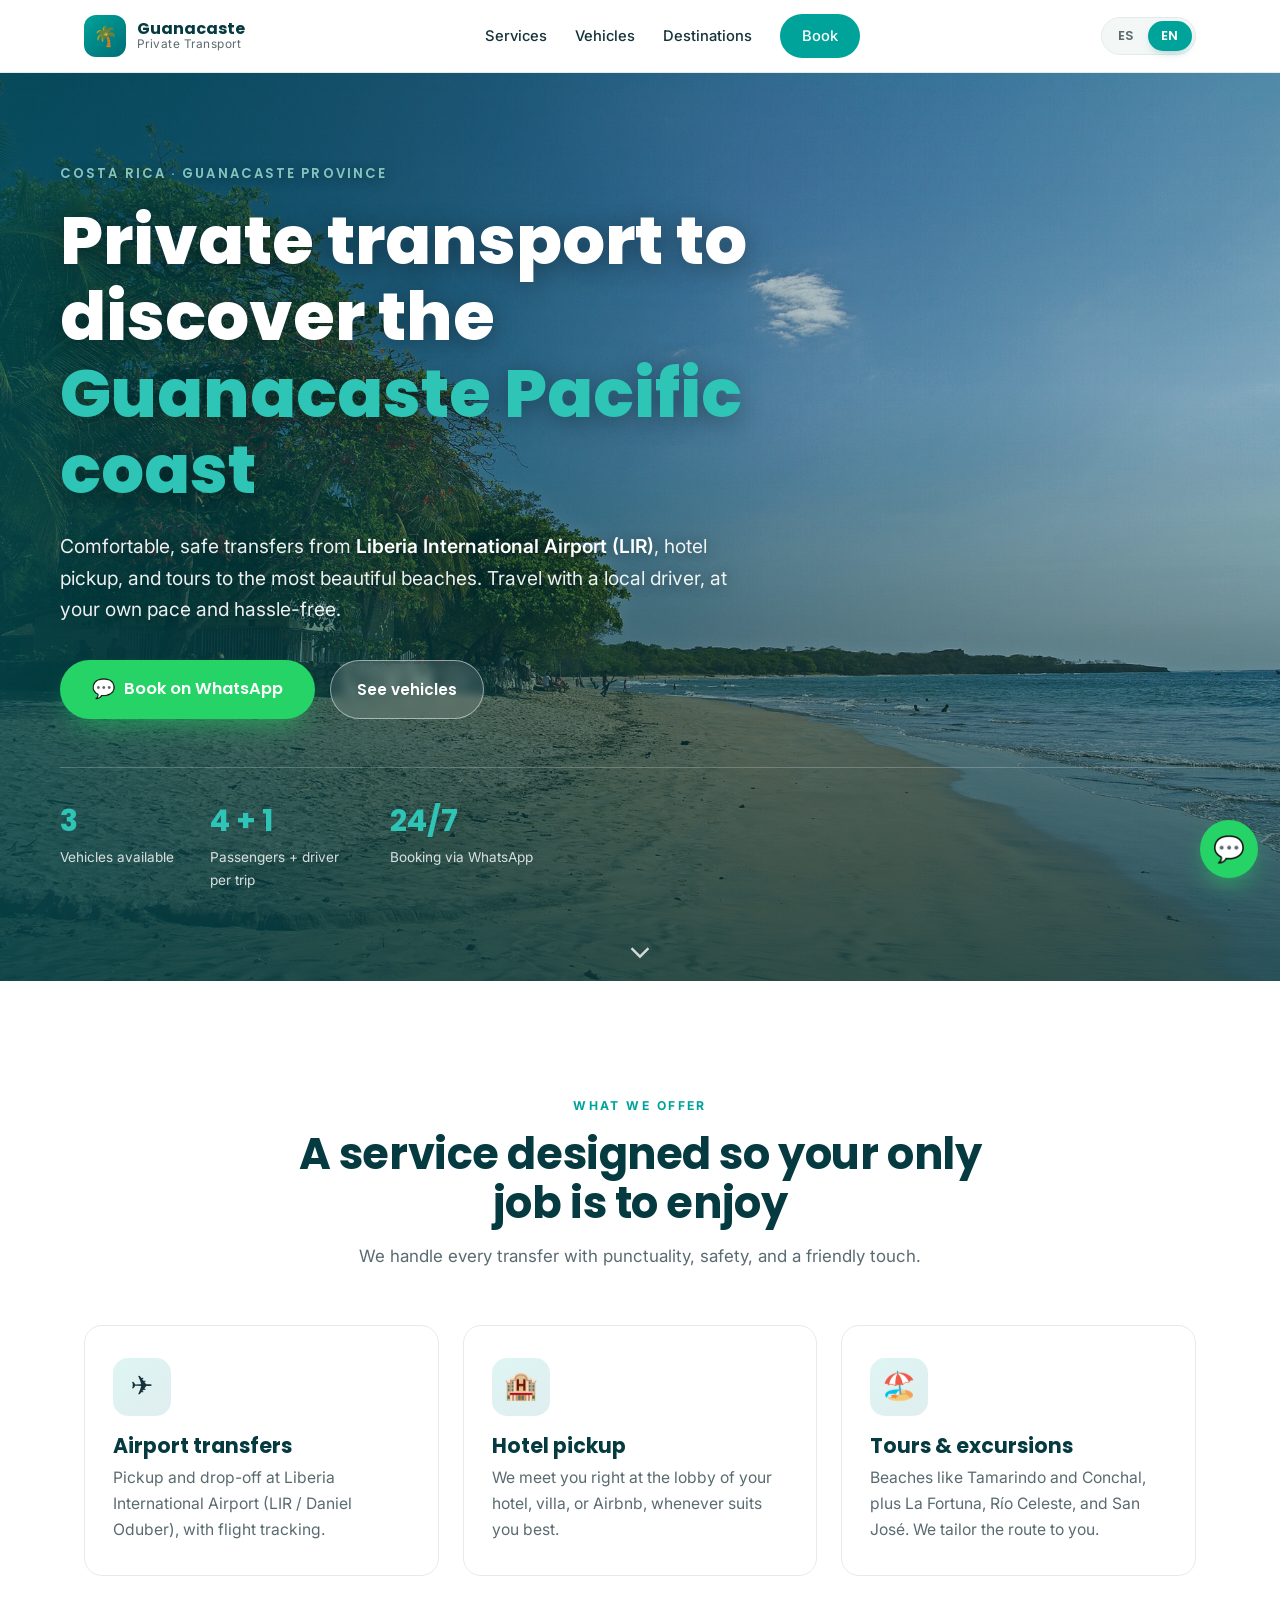
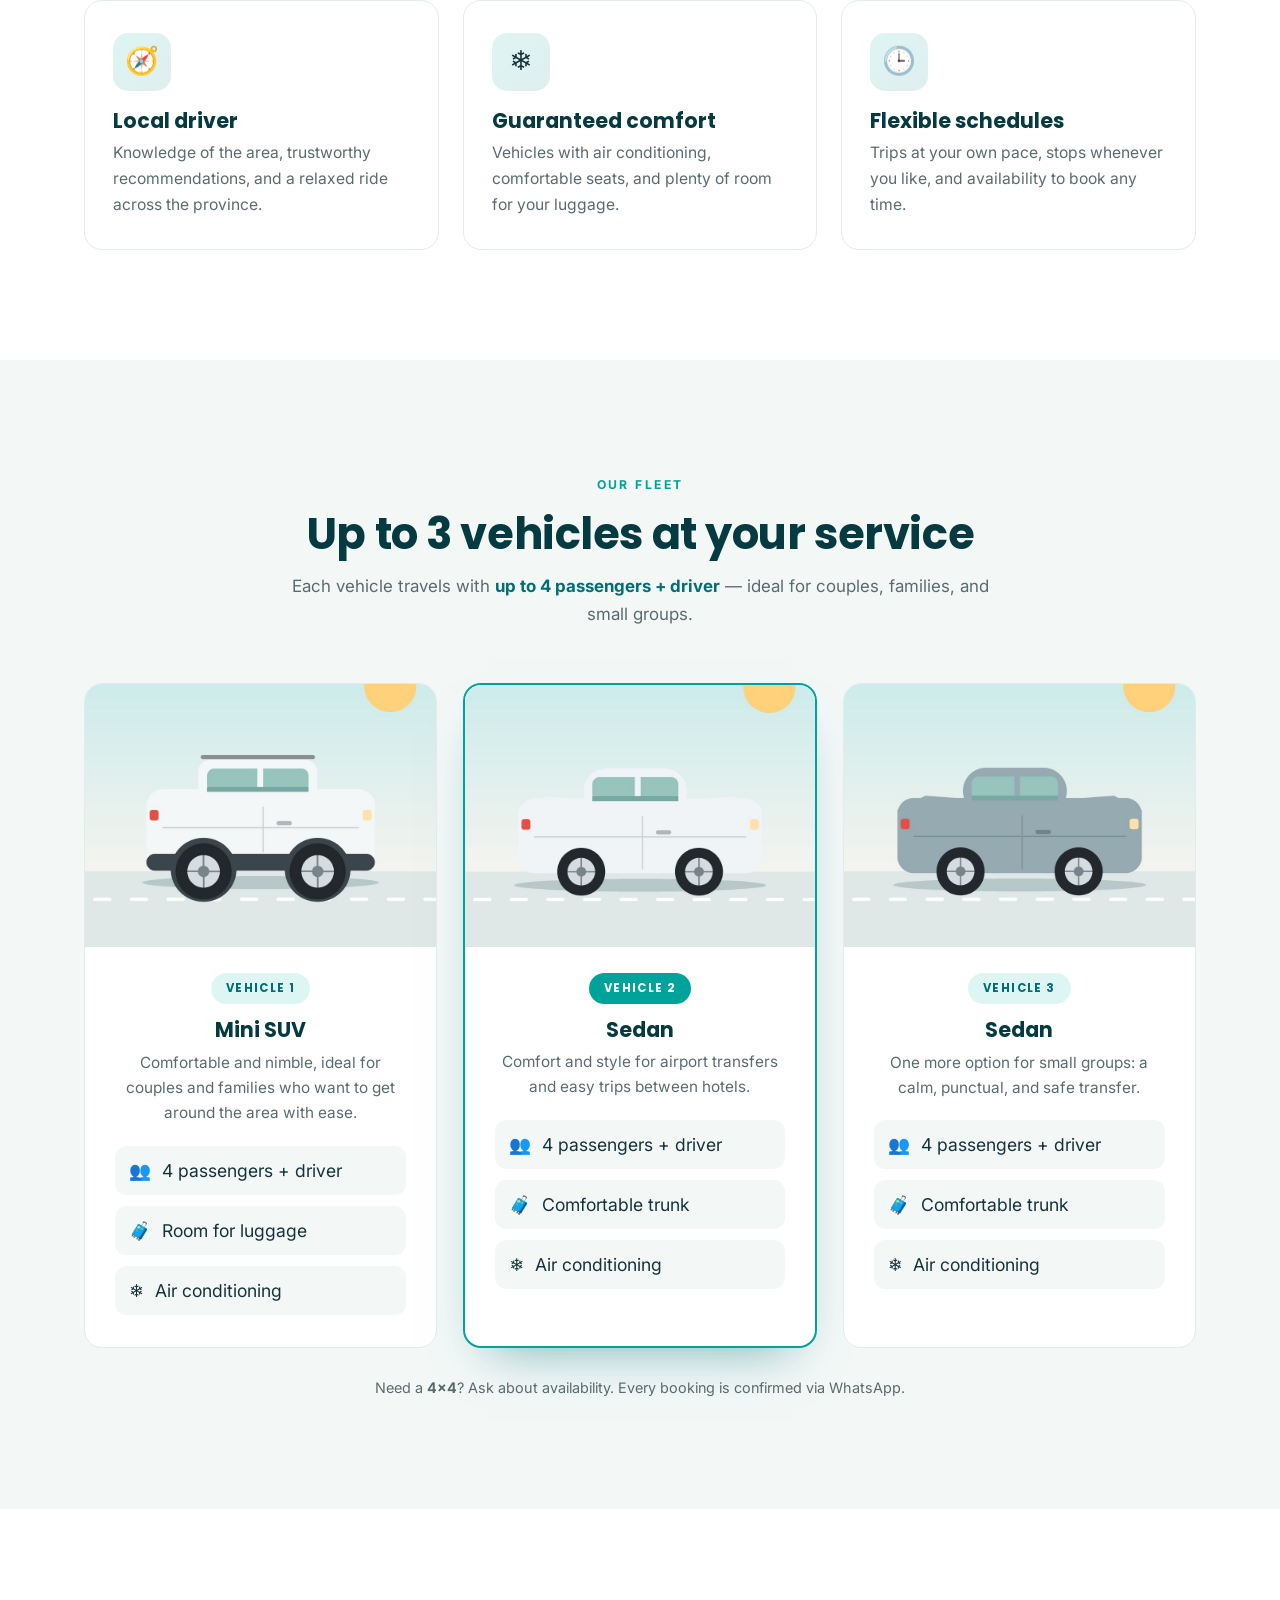
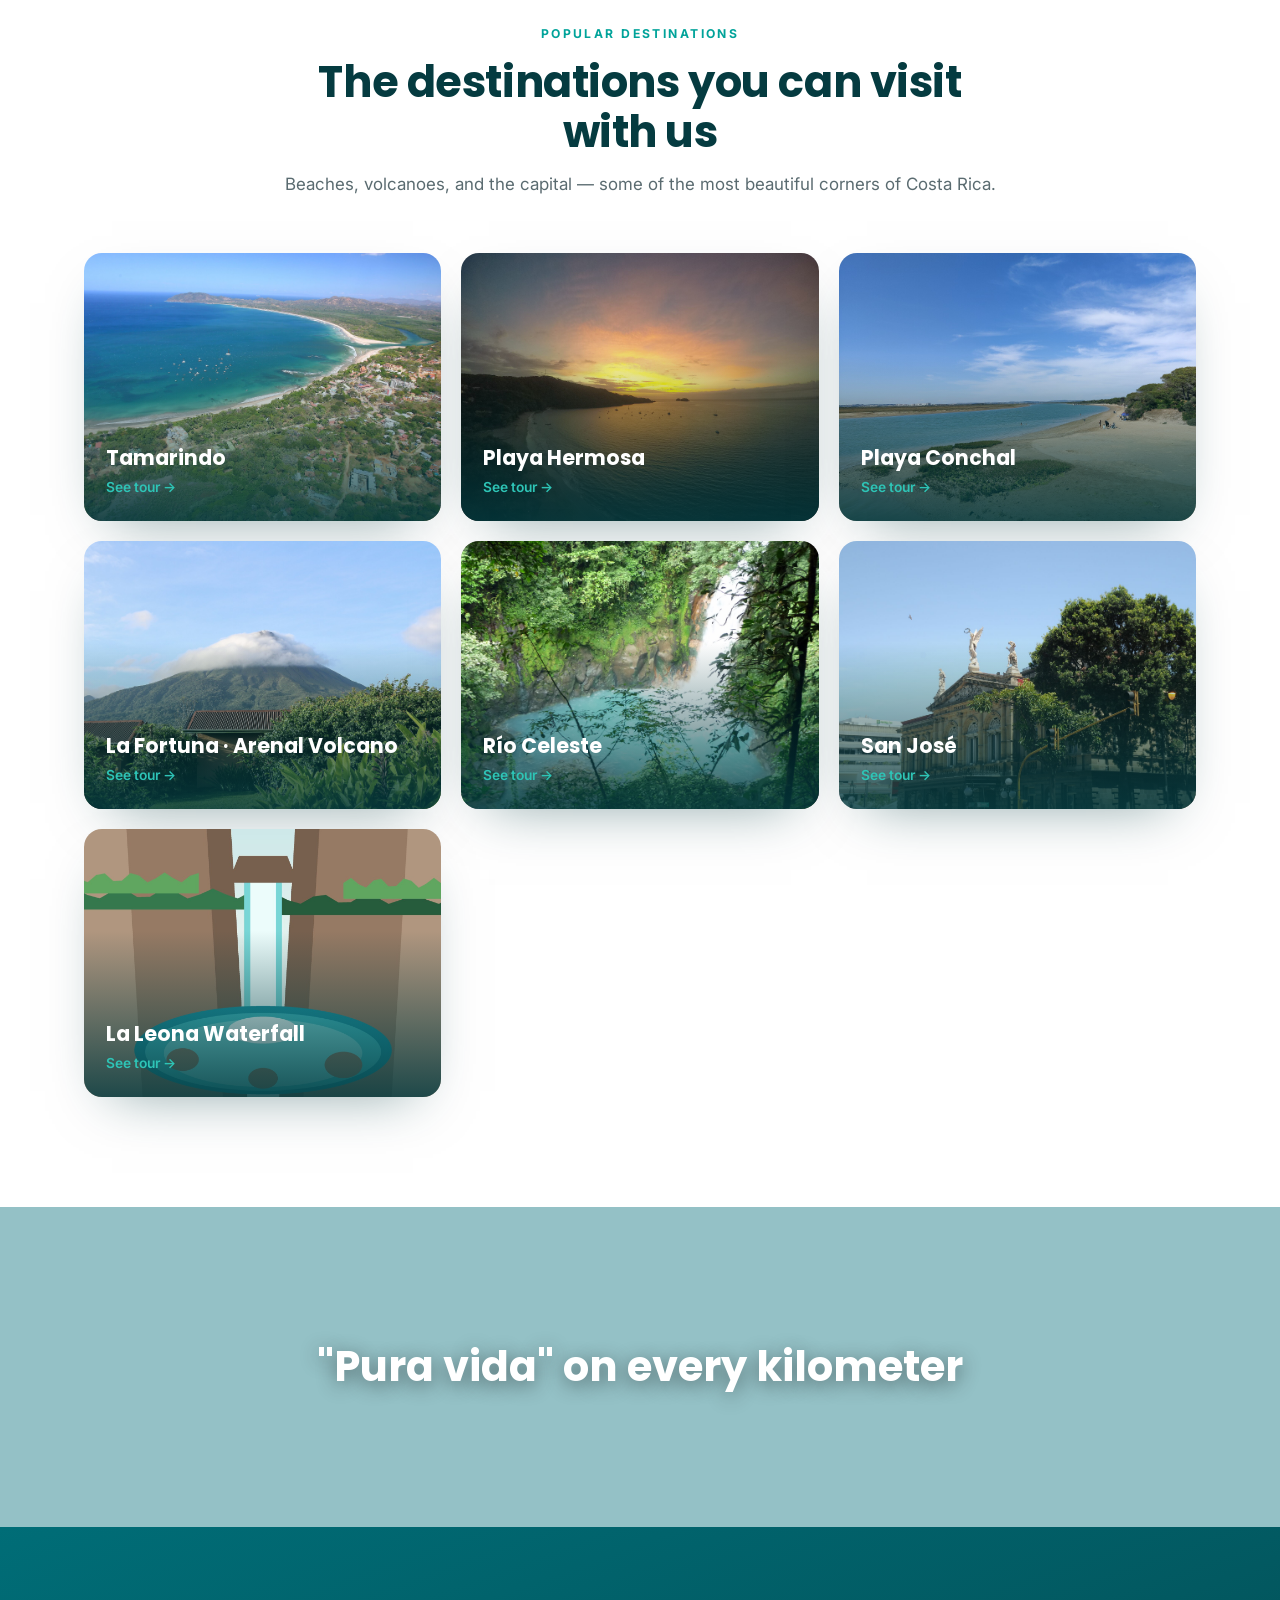
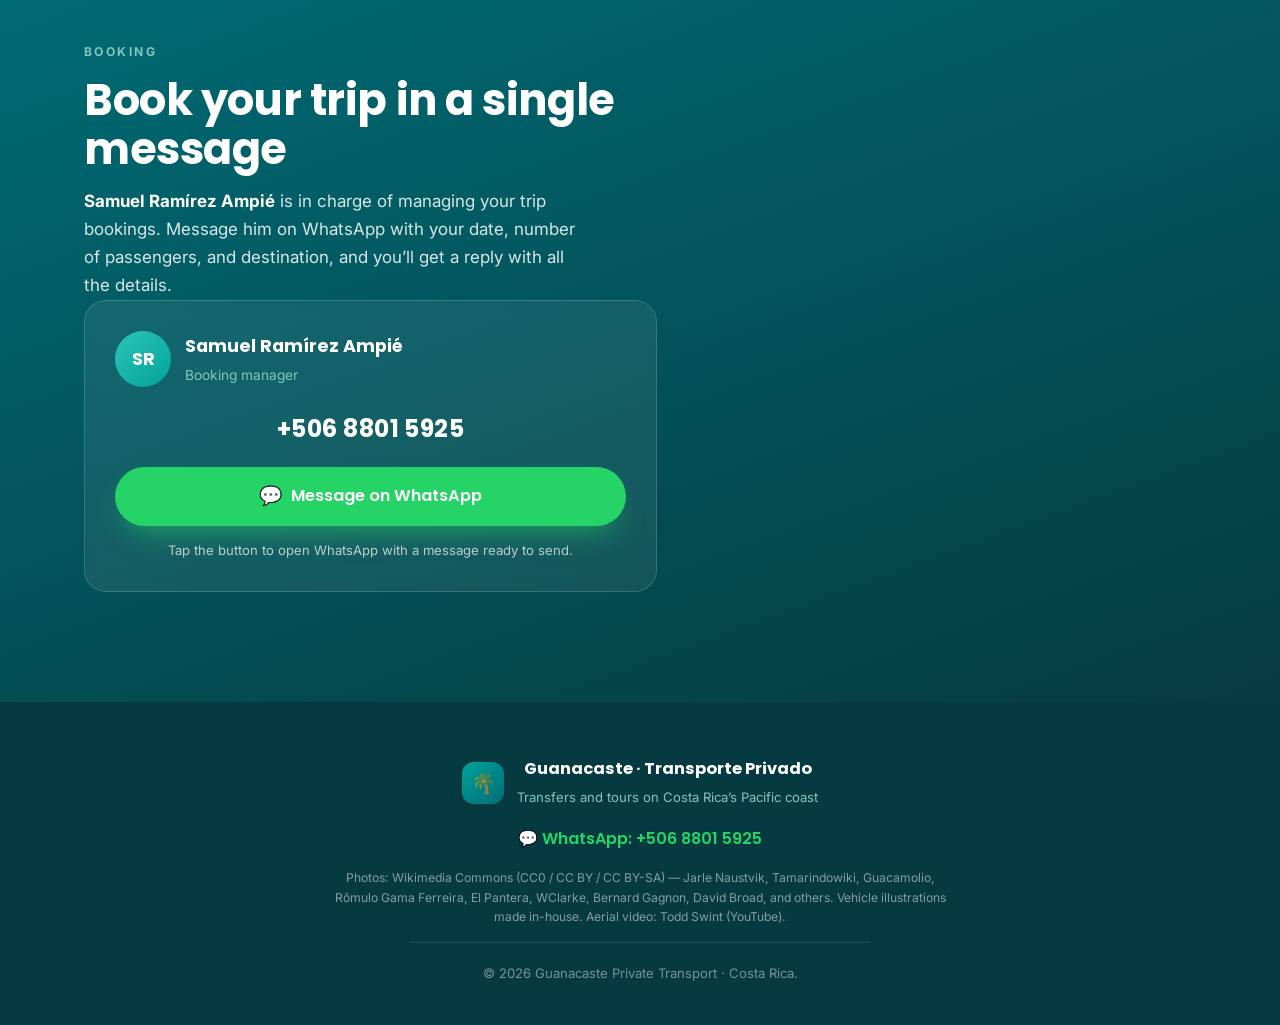
==== commit 797b9ac6: "Páginas de tour dedicadas con galería + lightbox; añadir Catarata La Leona; 7 destinos clicables Co-" ====
--- a/index.html
+++ b/index.html
@@ -16,7 +16,8 @@
   <link rel="preconnect" href="https://fonts.googleapis.com" />
   <link rel="preconnect" href="https://fonts.gstatic.com" crossorigin />
   <link href="https://fonts.googleapis.com/css2?family=Poppins:wght@500;600;700;800&family=Inter:wght@300;400;500;600&display=swap" rel="stylesheet" />
-  <link rel="stylesheet" href="styles.css?v=4" />
+  <link rel="stylesheet" href="styles.css?v=5" />
+  <link rel="stylesheet" href="tour.css?v=5" />
   <link rel="icon" href="data:image/svg+xml,%3Csvg xmlns='http://www.w3.org/2000/svg' viewBox='0 0 100 100'%3E%3Crect width='100' height='100' rx='20' fill='%2300a39a'/%3E%3Ctext x='50' y='70' font-size='56' text-anchor='middle'%3E🌴%3C/text%3E%3C/svg%3E" />
 </head>
 <body>
@@ -184,41 +185,58 @@
       <div class="section__head section__head--center">
         <span class="kicker" data-i18n="dest.kicker">Destinos populares</span>
         <h2 data-i18n="dest.title">Los destinos que puede conocer con nosotros</h2>
-        <p class="section__sub" data-i18n="dest.sub">Playas, volcanes y la capital: algunos de los rincones más bellos de Costa Rica.</p>
-      </div>
-      <div class="gallery">
-        <figure class="gallery__item">
-          <img src="assets/tamarindo-aerial.jpg" alt="Vista aérea de la bahía turquesa de Tamarindo, Guanacaste" loading="lazy" />
-          <figcaption>Tamarindo</figcaption>
-        </figure>
-        <figure class="gallery__item">
-          <img src="assets/hermosa-sunset.jpg" alt="Atardecer dorado en Playa Hermosa, Guanacaste" loading="lazy" />
-          <figcaption>Playa Hermosa</figcaption>
-        </figure>
-        <figure class="gallery__item">
-          <img src="assets/conchal-beach.jpg" alt="Playa Conchal con arena de conchas y mar azul" loading="lazy" />
-          <figcaption>Playa Conchal</figcaption>
-        </figure>
-        <figure class="gallery__item">
-          <img src="assets/tamarindo-wide.jpg" alt="Caballos al atardecer en la playa de Tamarindo" loading="lazy" />
-          <figcaption data-i18n="dest.cap.sunset">Atardeceres del Pacífico</figcaption>
-        </figure>
-        <figure class="gallery__item">
-          <img src="assets/fortuna.jpg" alt="Volcán Arenal en La Fortuna, Costa Rica" loading="lazy" />
-          <figcaption data-i18n="dest.cap.fortuna">La Fortuna · Volcán Arenal</figcaption>
-        </figure>
-        <figure class="gallery__item">
-          <img src="assets/rio-celeste.jpg" alt="Cascada de aguas turquesas de Río Celeste, Costa Rica" loading="lazy" />
-          <figcaption>Río Celeste</figcaption>
-        </figure>
-        <figure class="gallery__item">
-          <img src="assets/san-jose.jpg" alt="Teatro Nacional en San José, Costa Rica" loading="lazy" />
-          <figcaption>San José</figcaption>
-        </figure>
-        <figure class="gallery__item">
-          <img src="assets/hero-tamarindo.jpg" alt="Playa de arena dorada y palmeras en Guanacaste" loading="lazy" />
-          <figcaption data-i18n="dest.cap.coast">Costa de Guanacaste</figcaption>
-        </figure>
+        <p class="section__sub" data-i18n="dest.sub">Toca un destino para ver su galería de fotos y reservar el tour. Playas, volcanes y la capital.</p>
+      </div>
+      <div class="destinos-grid">
+        <a class="dcard" href="tour.html?t=tamarindo">
+          <img src="assets/tamarindo-aerial.jpg" alt="Tamarindo, Guanacaste" loading="lazy" />
+          <div class="dcard__overlay">
+            <span class="dcard__name">Tamarindo</span>
+            <span class="dcard__go" data-i18n="dest.go">Ver tour →</span>
+          </div>
+        </a>
+        <a class="dcard" href="tour.html?t=playa-hermosa">
+          <img src="assets/hermosa-sunset.jpg" alt="Playa Hermosa, Guanacaste" loading="lazy" />
+          <div class="dcard__overlay">
+            <span class="dcard__name">Playa Hermosa</span>
+            <span class="dcard__go" data-i18n="dest.go">Ver tour →</span>
+          </div>
+        </a>
+        <a class="dcard" href="tour.html?t=playa-conchal">
+          <img src="assets/conchal-beach.jpg" alt="Playa Conchal, Guanacaste" loading="lazy" />
+          <div class="dcard__overlay">
+            <span class="dcard__name">Playa Conchal</span>
+            <span class="dcard__go" data-i18n="dest.go">Ver tour →</span>
+          </div>
+        </a>
+        <a class="dcard" href="tour.html?t=la-fortuna">
+          <img src="assets/fortuna.jpg" alt="La Fortuna y el Volcán Arenal" loading="lazy" />
+          <div class="dcard__overlay">
+            <span class="dcard__name" data-i18n="dest.name.fortuna">La Fortuna · Volcán Arenal</span>
+            <span class="dcard__go" data-i18n="dest.go">Ver tour →</span>
+          </div>
+        </a>
+        <a class="dcard" href="tour.html?t=rio-celeste">
+          <img src="assets/rio-celeste.jpg" alt="Río Celeste, Costa Rica" loading="lazy" />
+          <div class="dcard__overlay">
+            <span class="dcard__name">Río Celeste</span>
+            <span class="dcard__go" data-i18n="dest.go">Ver tour →</span>
+          </div>
+        </a>
+        <a class="dcard" href="tour.html?t=san-jose">
+          <img src="assets/san-jose.jpg" alt="San José, Costa Rica" loading="lazy" />
+          <div class="dcard__overlay">
+            <span class="dcard__name">San José</span>
+            <span class="dcard__go" data-i18n="dest.go">Ver tour →</span>
+          </div>
+        </a>
+        <a class="dcard" href="tour.html?t=catarata-la-leona">
+          <img src="assets/la-leona.jpg" alt="Catarata La Leona" loading="lazy" />
+          <div class="dcard__overlay">
+            <span class="dcard__name" data-i18n="dest.name.leona">Catarata La Leona</span>
+            <span class="dcard__go" data-i18n="dest.go">Ver tour →</span>
+          </div>
+        </a>
       </div>
     </div>
   </section>
@@ -283,6 +301,6 @@
   <a href="https://wa.me/50688015925?text=Hola%20Samuel%2C%20me%20gustar%C3%ADa%20reservar%20un%20viaje%20de%20transporte%20privado%20en%20Guanacaste"
      target="_blank" rel="noopener" class="wa-float" aria-label="Reservar por WhatsApp">💬</a>
 
-  <script src="script.js?v=4"></script>
+  <script src="script.js?v=5"></script>
 </body>
 </html>
--- a/tour.css
+++ b/tour.css
@@ -0,0 +1,123 @@
+/* ============================================================
+   DESTINOS (home) — tarjetas de tour clicables
+   ============================================================ */
+.destinos-grid { display: grid; grid-template-columns: repeat(auto-fill, minmax(264px, 1fr)); gap: 20px; }
+.dcard {
+  position: relative; display: block; border-radius: var(--radius); overflow: hidden;
+  aspect-ratio: 4 / 3; box-shadow: var(--shadow);
+  transition: transform .35s ease, box-shadow .35s ease;
+}
+.dcard:hover { transform: translateY(-6px); box-shadow: 0 30px 60px -28px rgba(5,59,64,.6); }
+.dcard img { width: 100%; height: 100%; object-fit: cover; transition: transform .6s ease; }
+.dcard:hover img { transform: scale(1.09); }
+.dcard__overlay {
+  position: absolute; inset: 0; display: flex; flex-direction: column; justify-content: flex-end;
+  padding: 22px; background: linear-gradient(transparent 38%, rgba(5,59,64,.85));
+}
+.dcard__name { font-family: var(--head); font-weight: 700; color: #fff; font-size: 1.28rem; line-height: 1.2; }
+.dcard__go { font-size: .86rem; font-weight: 600; color: var(--teal-light); margin-top: 6px; transition: transform .3s ease; }
+.dcard:hover .dcard__go { transform: translateX(5px); }
+
+/* ============================================================
+   PÁGINA DE TOUR
+   ============================================================ */
+.nav--solid { box-shadow: 0 4px 22px -16px rgba(5,59,64,.45); }
+
+.thero { position: relative; min-height: 80vh; display: flex; align-items: flex-end; overflow: hidden; color: #fff; }
+.thero__bg {
+  position: absolute; inset: 0; background-size: cover; background-position: center;
+  transform: scale(1.08); will-change: transform; z-index: 0;
+}
+.thero__overlay { position: absolute; inset: 0; z-index: 1;
+  background: linear-gradient(180deg, rgba(5,59,64,.25) 0%, rgba(5,59,64,.45) 45%, rgba(5,59,64,.82) 100%); }
+.thero__inner { position: relative; z-index: 2; padding: 120px 0 66px; }
+.thero__back { display: inline-block; font-family: var(--head); font-weight: 600; font-size: .9rem;
+  color: rgba(255,255,255,.92); margin-bottom: 22px; }
+.thero__back:hover { color: var(--teal-light); }
+.thero__region { font-family: var(--head); text-transform: uppercase; letter-spacing: .14em;
+  font-size: .8rem; font-weight: 600; color: var(--aqua); margin-bottom: 10px; }
+.thero__title { font-family: var(--head); font-weight: 800; font-size: clamp(2.4rem, 6vw, 4.4rem);
+  line-height: 1.04; text-shadow: 0 4px 26px rgba(0,0,0,.4); }
+.thero__tagline { font-size: clamp(1.05rem, 2vw, 1.35rem); color: rgba(255,255,255,.92);
+  margin-top: 12px; max-width: 44ch; text-shadow: 0 2px 14px rgba(0,0,0,.35); }
+.thero__chips { display: flex; flex-wrap: wrap; gap: 12px; margin: 24px 0 30px; }
+.thero__chips span { background: rgba(255,255,255,.14); border: 1px solid rgba(255,255,255,.26);
+  backdrop-filter: blur(6px); padding: 8px 16px; border-radius: 999px; font-size: .88rem; font-weight: 500; }
+.thero__scroll { position: absolute; bottom: 14px; left: 50%; transform: translateX(-50%); z-index: 2;
+  font-size: 1.9rem; color: rgba(255,255,255,.8); animation: bob 2s ease-in-out infinite; }
+
+.tdetail__grid { display: grid; grid-template-columns: 1.5fr 1fr; gap: clamp(32px, 6vw, 72px); align-items: start; }
+.tdetail__desc { font-size: 1.12rem; color: var(--ink); line-height: 1.85; }
+.tdetail__note { margin-top: 18px; font-size: .9rem; color: var(--muted); font-style: italic;
+  background: var(--bg-alt); padding: 12px 16px; border-radius: 12px; border-left: 3px solid var(--sun); }
+.tdetail__highlights { background: var(--bg-alt); border: 1px solid var(--line);
+  border-radius: var(--radius); padding: 28px 30px; }
+.thl__title { font-size: 1.3rem; margin-bottom: 18px; }
+.thl { list-style: none; display: grid; gap: 13px; }
+.thl li { display: flex; gap: 12px; align-items: flex-start; font-size: 1rem; color: var(--ink); }
+.thl li span { width: 26px; height: 26px; flex: none; border-radius: 50%; background: var(--teal);
+  color: #fff; display: grid; place-items: center; font-size: .78rem; font-weight: 700; margin-top: 2px; }
+
+.tgallery { display: flex; flex-wrap: wrap; gap: 14px; justify-content: center; }
+.tgallery__item { position: relative; flex: 1 1 300px; max-width: 520px; height: 300px;
+  border-radius: var(--radius); overflow: hidden; cursor: pointer; box-shadow: var(--shadow); outline: none; }
+.tgallery__item:focus-visible { box-shadow: 0 0 0 3px var(--teal); }
+.tgallery__item img { width: 100%; height: 100%; object-fit: cover; transition: transform .6s ease; }
+.tgallery__item:hover img { transform: scale(1.08); }
+.tgallery__item figcaption { position: absolute; left: 0; right: 0; bottom: 0; padding: 26px 16px 12px;
+  color: #fff; font-weight: 600; font-size: .95rem; background: linear-gradient(transparent, rgba(5,59,64,.82));
+  opacity: 0; transition: opacity .3s ease; }
+.tgallery__item:hover figcaption { opacity: 1; }
+.tgallery__zoom { position: absolute; top: 12px; right: 12px; width: 38px; height: 38px; border-radius: 50%;
+  background: rgba(255,255,255,.88); color: var(--ocean); display: grid; place-items: center;
+  font-size: 1.05rem; opacity: 0; transform: scale(.8); transition: .3s ease; }
+.tgallery__item:hover .tgallery__zoom { opacity: 1; transform: none; }
+
+.tothers__grid { display: grid; grid-template-columns: repeat(auto-fit, minmax(200px, 1fr)); gap: 16px; }
+.tothers__card { position: relative; border-radius: 14px; overflow: hidden; aspect-ratio: 3 / 2; box-shadow: var(--shadow); }
+.tothers__card img { width: 100%; height: 100%; object-fit: cover; transition: transform .5s ease; }
+.tothers__card:hover img { transform: scale(1.08); }
+.tothers__label { position: absolute; inset: auto 0 0 0; padding: 16px 14px 12px; color: #fff;
+  font-weight: 600; font-family: var(--head); background: linear-gradient(transparent, rgba(5,59,64,.85));
+  display: flex; justify-content: space-between; align-items: center; gap: 8px; }
+.tothers__label em { color: var(--teal-light); font-style: normal; transition: transform .3s ease; }
+.tothers__card:hover .tothers__label em { transform: translateX(5px); }
+
+.tcta__inner { text-align: center; max-width: 680px; margin: 0 auto; }
+.tcta__inner h2 { color: #fff; }
+.reservas__sub--center { margin: 14px auto 28px; text-align: center; color: rgba(255,255,255,.85); }
+.tcta__phone { margin-top: 18px; font-family: var(--head); font-weight: 700; font-size: 1.3rem; color: var(--aqua); }
+
+/* ===== Lightbox ===== */
+.lightbox { position: fixed; inset: 0; z-index: 200; display: none; align-items: center; justify-content: center;
+  background: rgba(4,18,20,.93); backdrop-filter: blur(8px); }
+.lightbox.is-open { display: flex; animation: lbfade .3s ease; }
+@keyframes lbfade { from { opacity: 0; } to { opacity: 1; } }
+.lightbox__stage { margin: 0; max-width: 92vw; max-height: 88vh; display: flex; flex-direction: column;
+  align-items: center; gap: 14px; }
+.lightbox__stage img { max-width: 92vw; max-height: 78vh; border-radius: 12px;
+  box-shadow: 0 30px 80px -20px rgba(0,0,0,.85); opacity: 0; transform: scale(.94);
+  transition: opacity .35s ease, transform .35s ease; }
+.lightbox__stage img.is-in { opacity: 1; transform: none; }
+.lightbox__stage figcaption { color: rgba(255,255,255,.9); font-size: .95rem; text-align: center; }
+.lightbox__close { position: absolute; top: 18px; right: 22px; width: 46px; height: 46px; border-radius: 50%;
+  border: 0; background: rgba(255,255,255,.13); color: #fff; font-size: 1.2rem; cursor: pointer; transition: .25s; }
+.lightbox__close:hover { background: rgba(255,255,255,.26); transform: rotate(90deg); }
+.lightbox__nav { position: absolute; top: 50%; transform: translateY(-50%); width: 54px; height: 54px;
+  border-radius: 50%; border: 0; background: rgba(255,255,255,.13); color: #fff; font-size: 2rem;
+  cursor: pointer; transition: .25s; display: grid; place-items: center; }
+.lightbox__nav:hover { background: rgba(255,255,255,.28); }
+.lightbox__nav--prev { left: 18px; }
+.lightbox__nav--next { right: 18px; }
+.lightbox__counter { position: absolute; bottom: 20px; left: 50%; transform: translateX(-50%);
+  color: rgba(255,255,255,.8); font-size: .9rem; font-family: var(--head); }
+
+@media (max-width: 940px) {
+  .tdetail__grid { grid-template-columns: 1fr; }
+}
+@media (max-width: 640px) {
+  .thero { min-height: 72vh; }
+  .lightbox__nav { width: 44px; height: 44px; font-size: 1.5rem; }
+  .lightbox__nav--prev { left: 8px; }
+  .lightbox__nav--next { right: 8px; }
+}
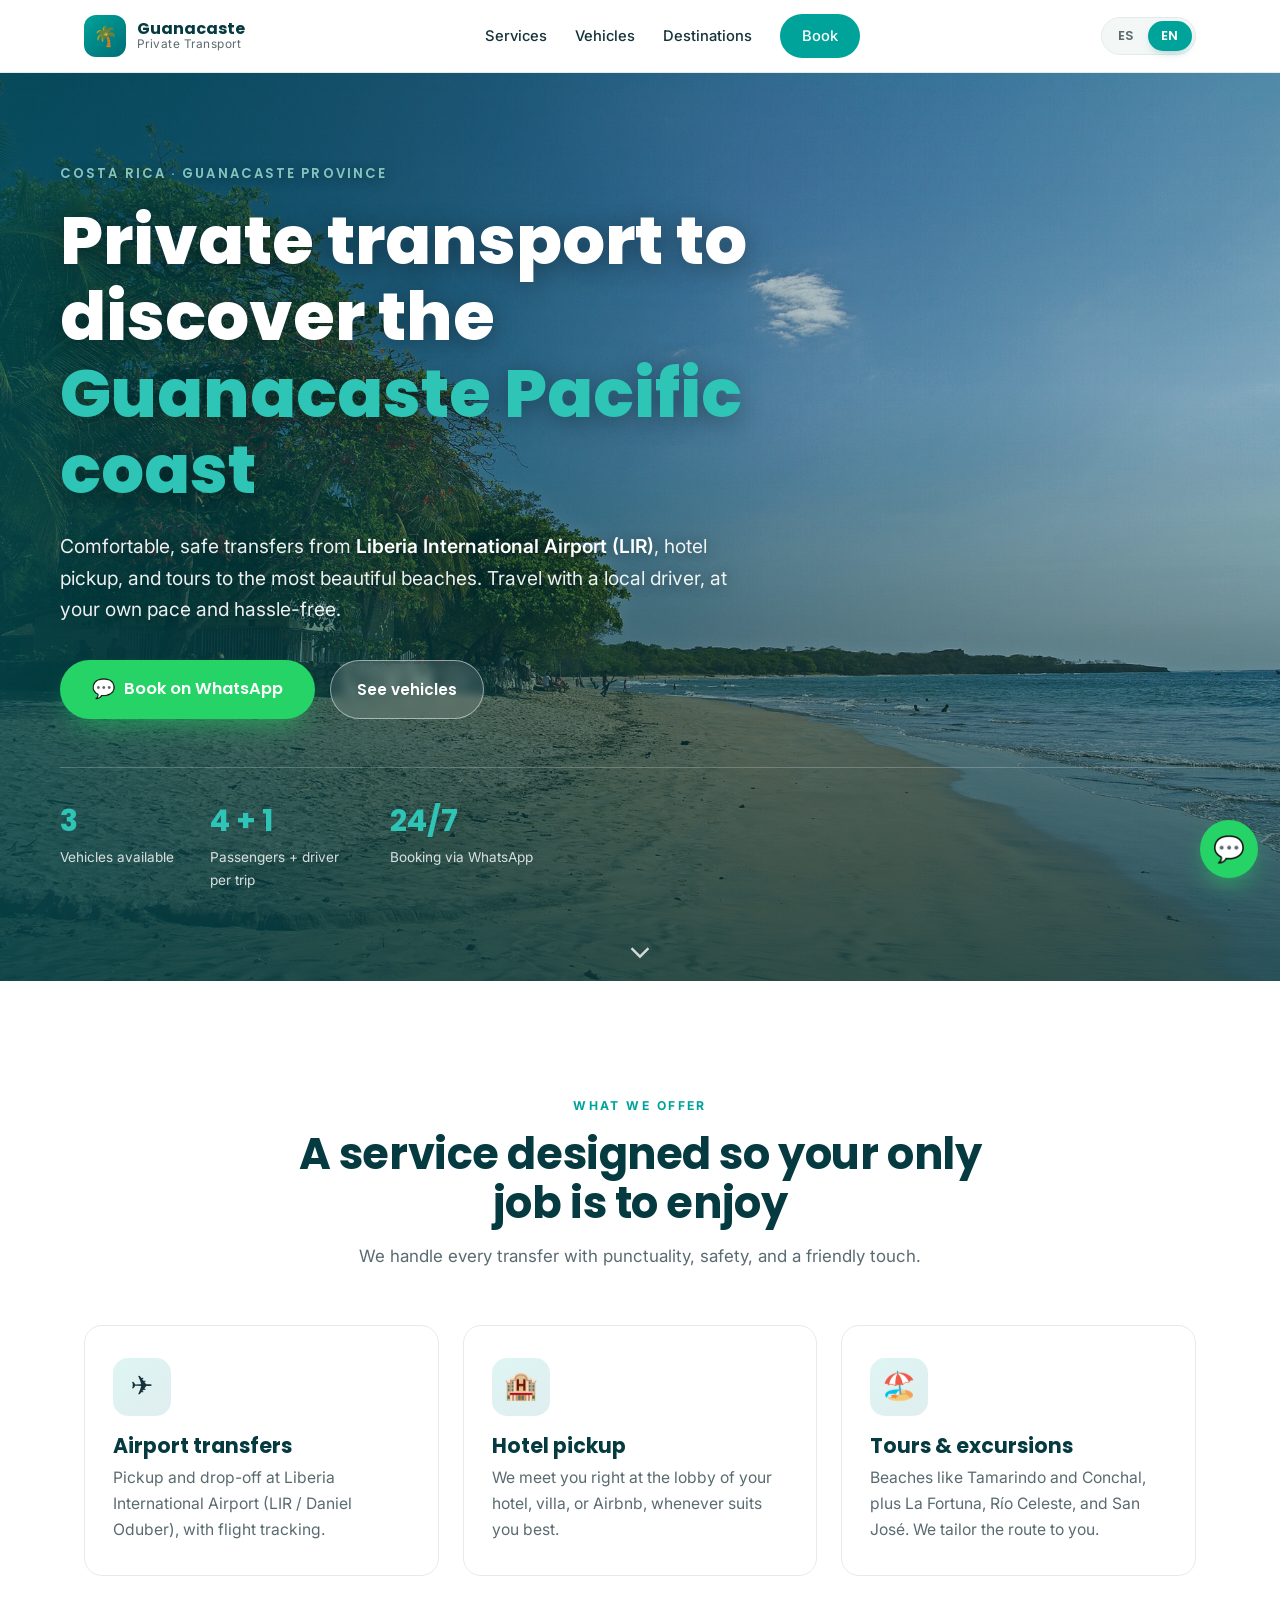
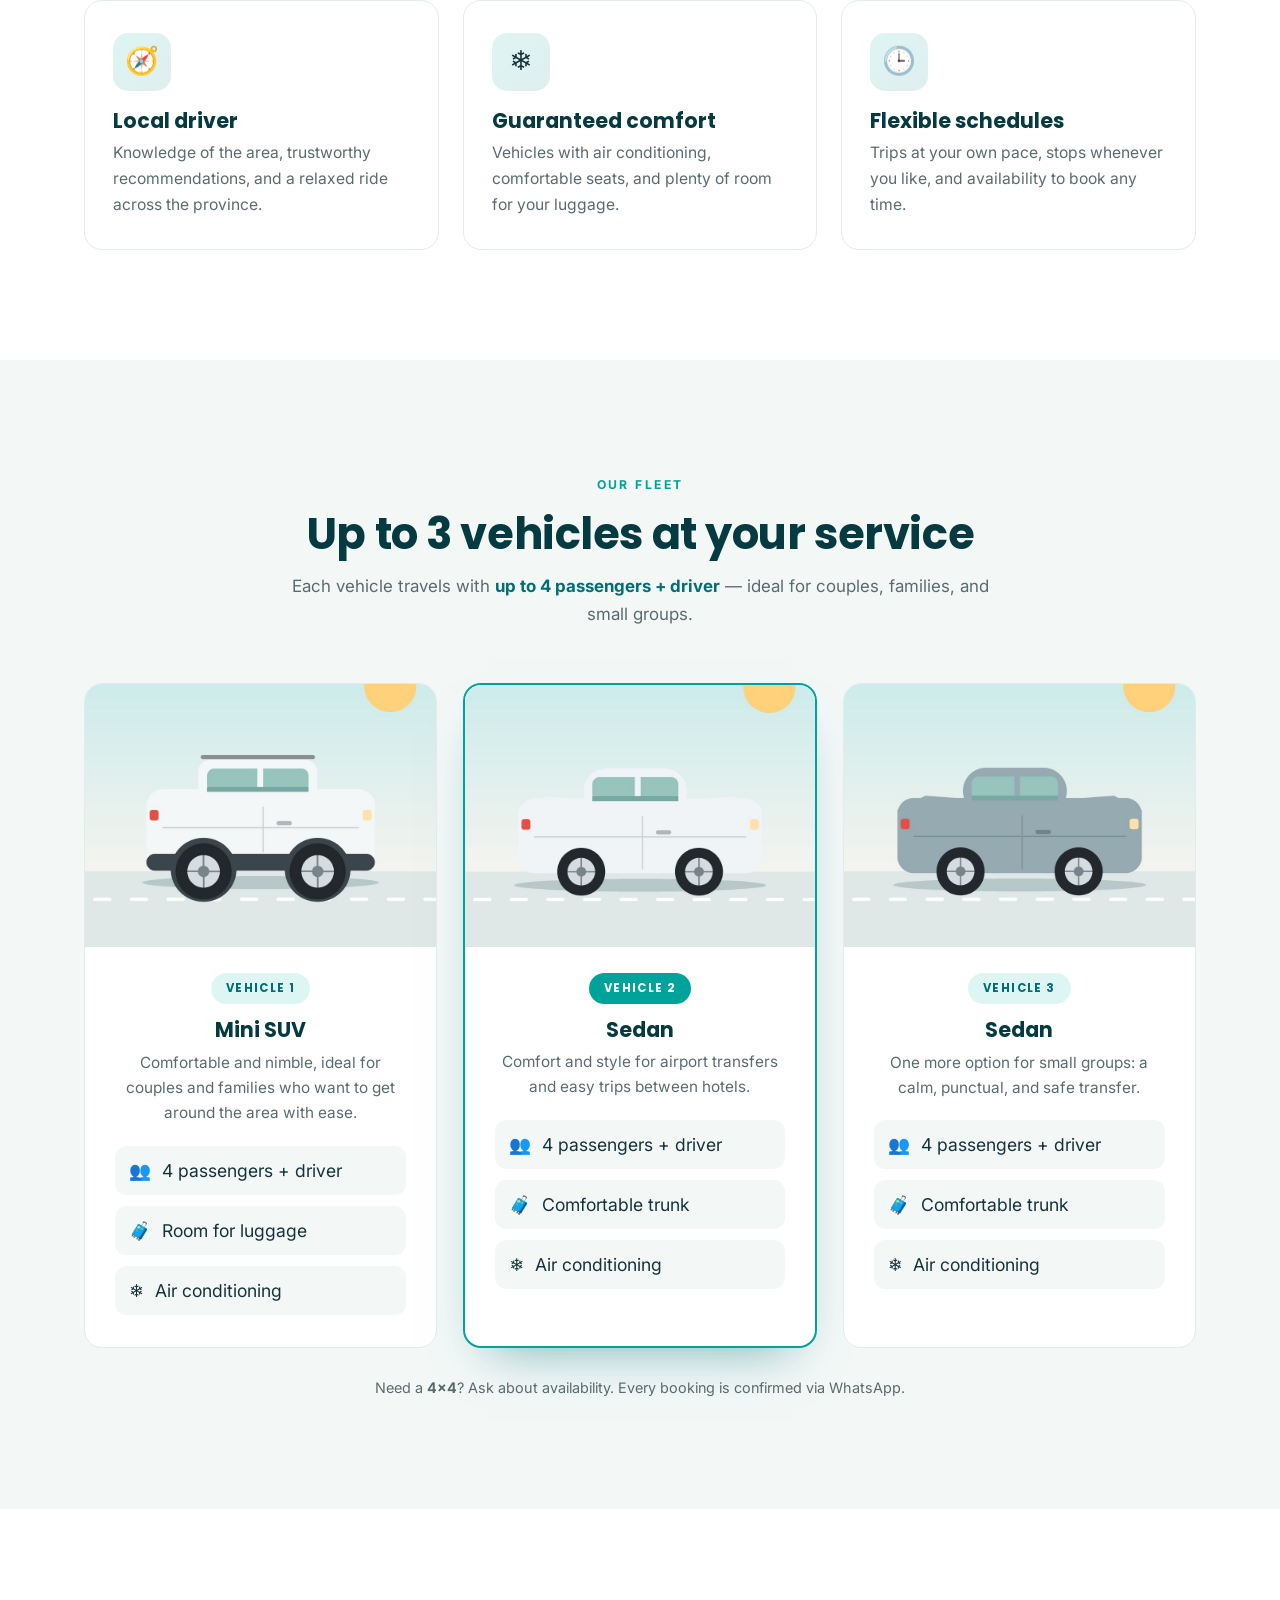
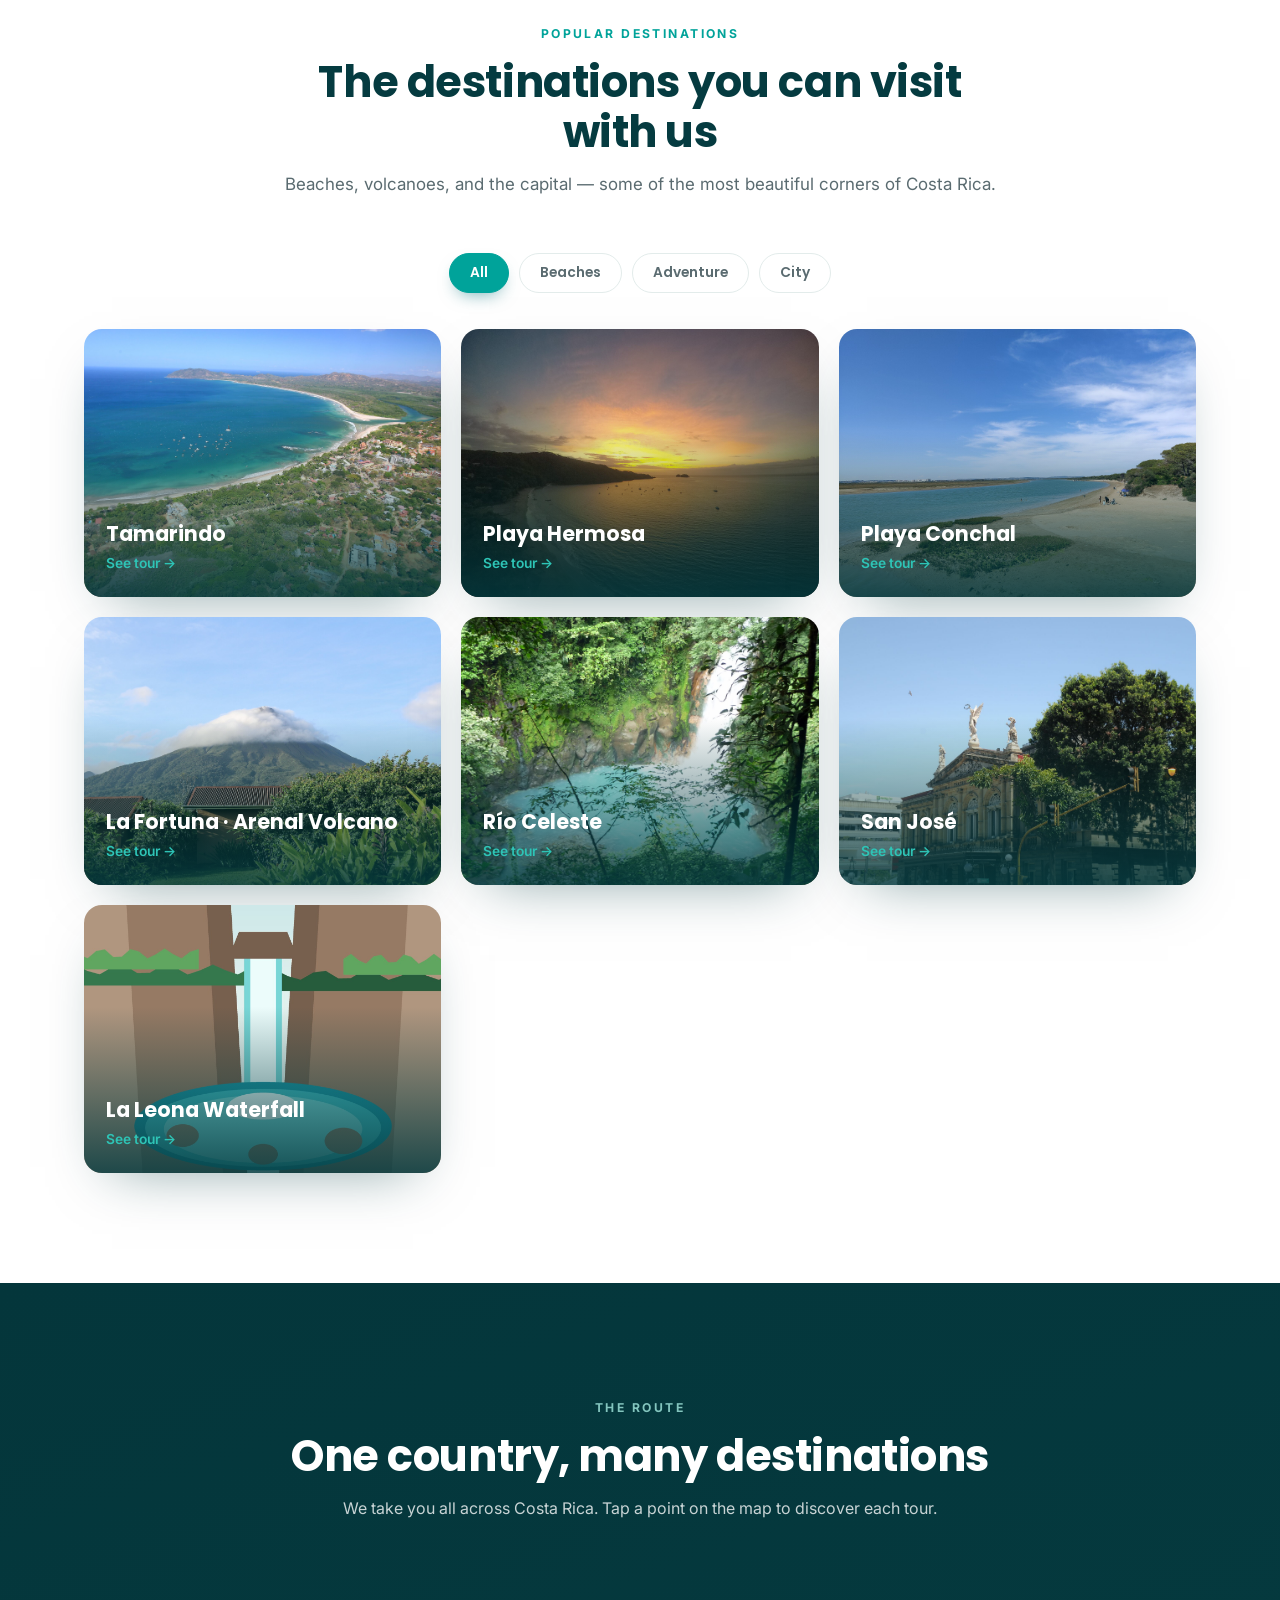
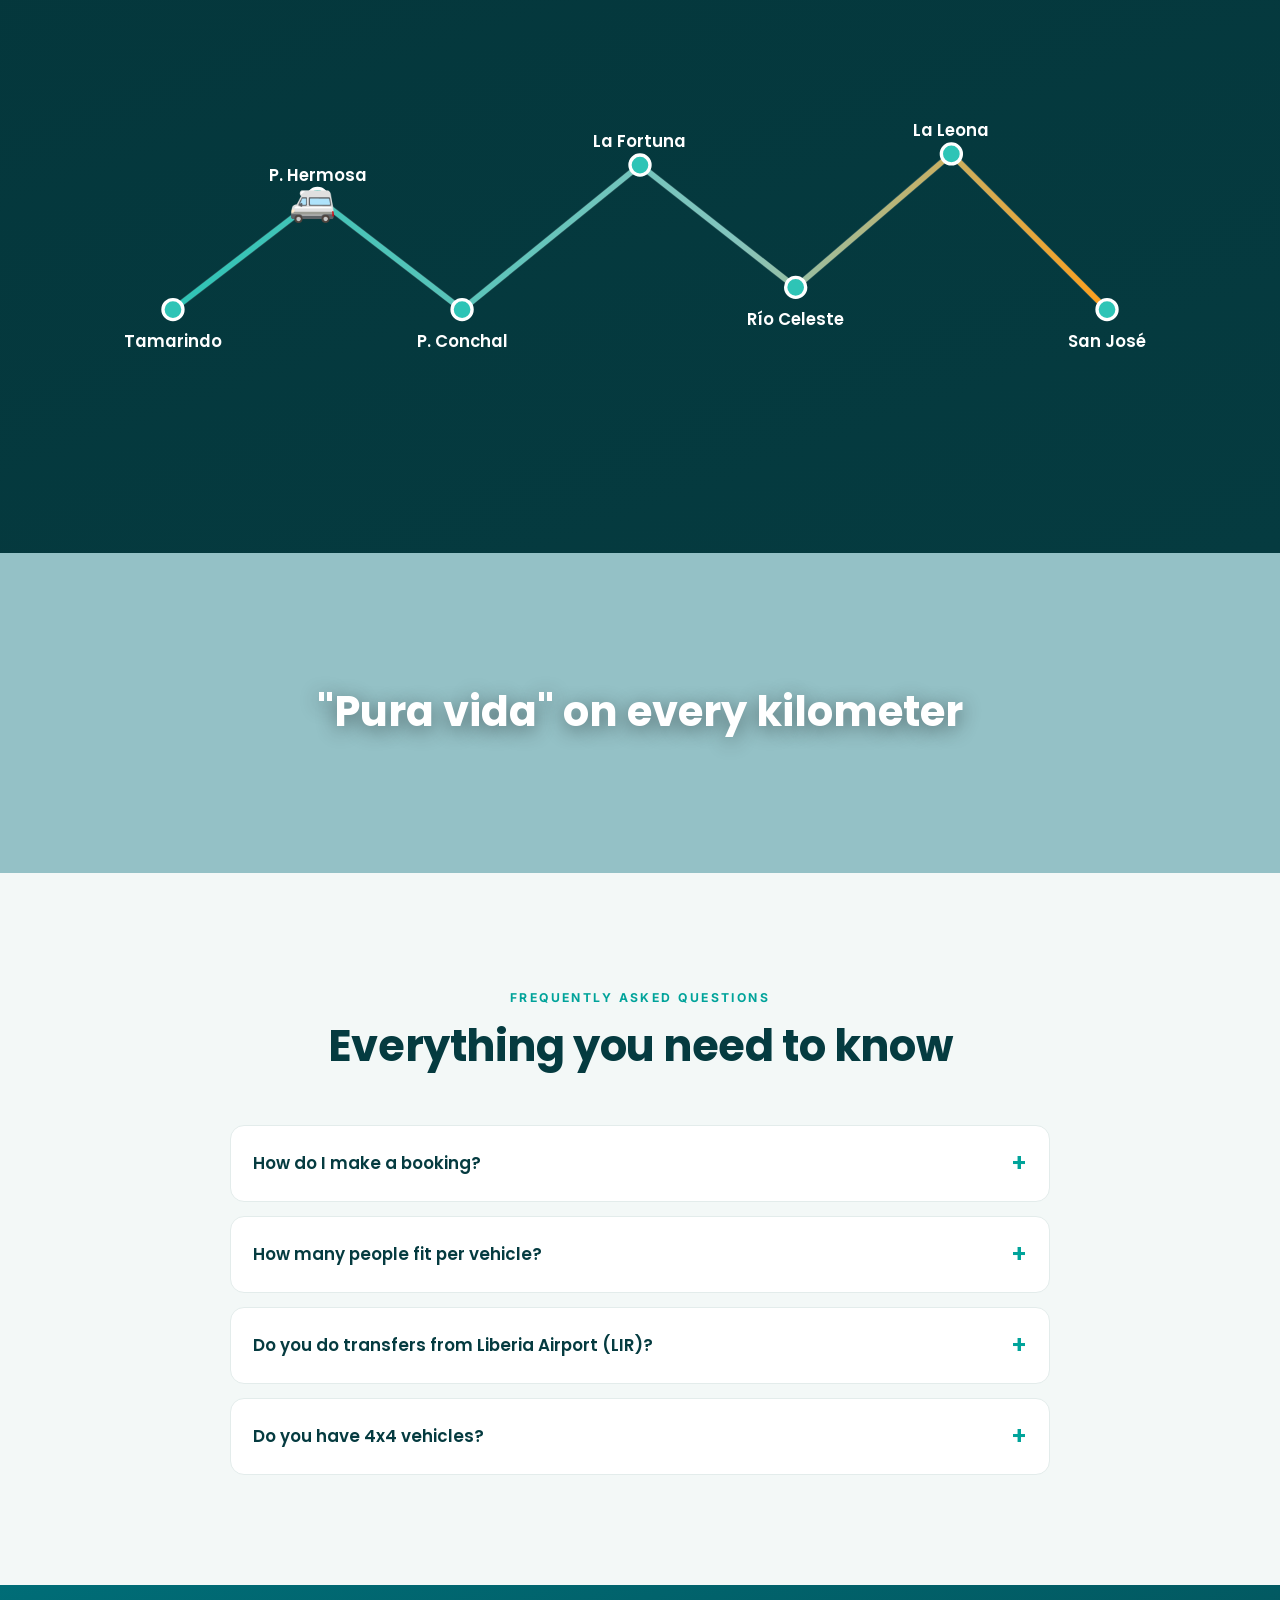
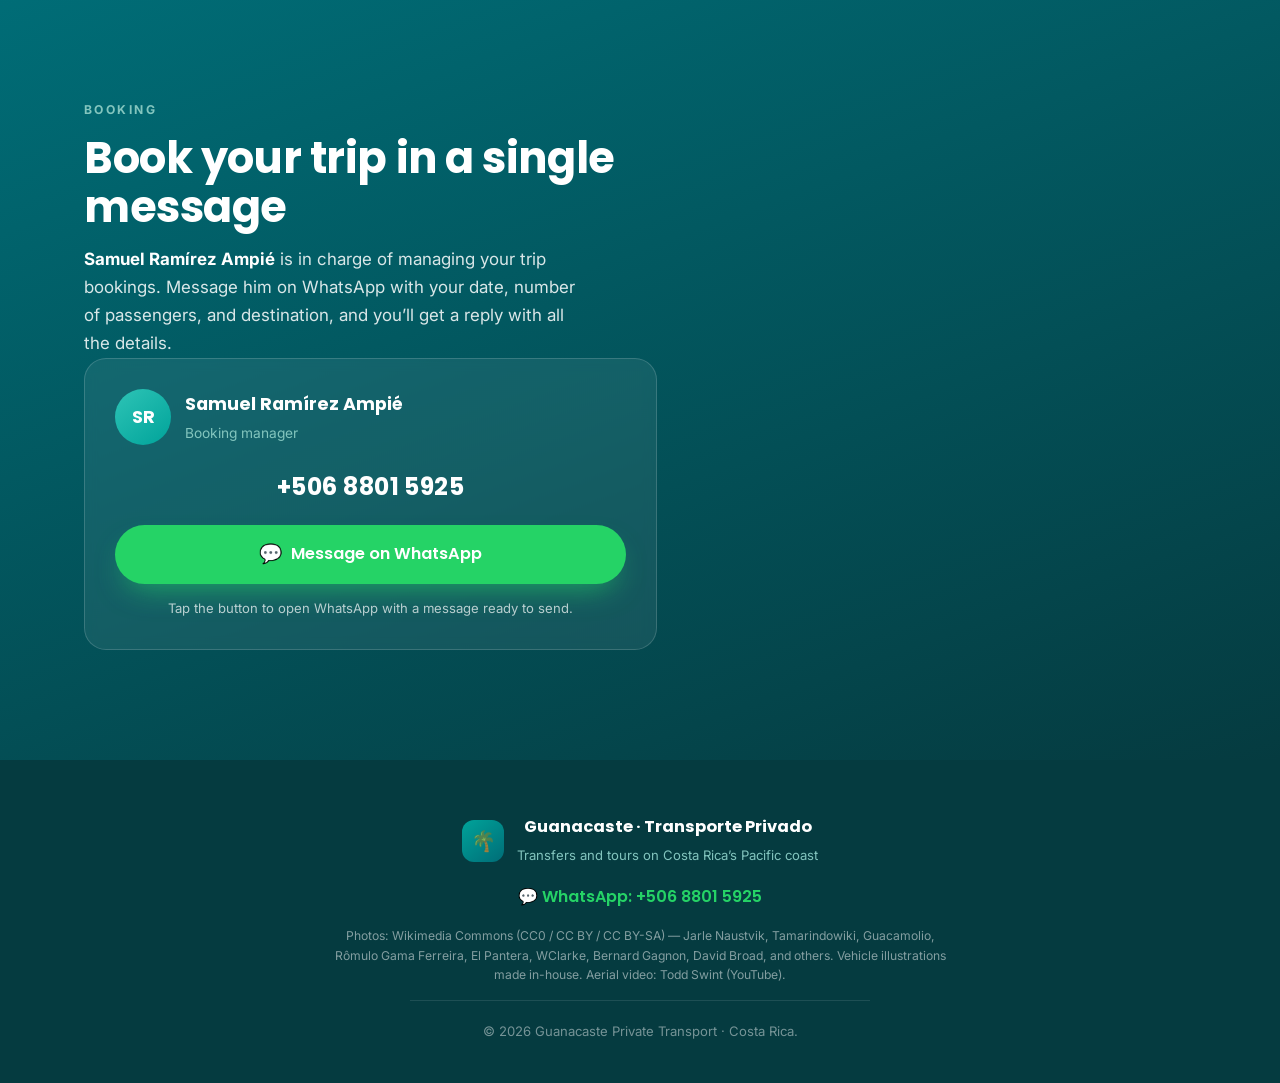
==== commit d08c26d5: "Funciones avanzadas: mapa de ruta animado, filtros, FAQ, lightbox con miniaturas/zoom/slideshow, til" ====
--- a/index.html
+++ b/index.html
@@ -13,11 +13,16 @@
   <meta property="og:locale" content="es_CR" />
   <meta property="og:locale:alternate" content="en_US" />
 
+  <meta name="theme-color" content="#00a39a" />
+  <link rel="manifest" href="manifest.json" />
+  <link rel="apple-touch-icon" href="assets/logo-256.png" />
+
   <link rel="preconnect" href="https://fonts.googleapis.com" />
   <link rel="preconnect" href="https://fonts.gstatic.com" crossorigin />
   <link href="https://fonts.googleapis.com/css2?family=Poppins:wght@500;600;700;800&family=Inter:wght@300;400;500;600&display=swap" rel="stylesheet" />
-  <link rel="stylesheet" href="styles.css?v=5" />
-  <link rel="stylesheet" href="tour.css?v=5" />
+  <link rel="stylesheet" href="styles.css?v=6" />
+  <link rel="stylesheet" href="tour.css?v=6" />
+  <link rel="stylesheet" href="enhance.css?v=6" />
   <link rel="icon" href="data:image/svg+xml,%3Csvg xmlns='http://www.w3.org/2000/svg' viewBox='0 0 100 100'%3E%3Crect width='100' height='100' rx='20' fill='%2300a39a'/%3E%3Ctext x='50' y='70' font-size='56' text-anchor='middle'%3E🌴%3C/text%3E%3C/svg%3E" />
 </head>
 <body>
@@ -75,7 +80,7 @@
         <a href="#flota" class="btn btn--ghost" data-i18n="hero.cta2">Ver vehículos</a>
       </div>
       <ul class="hero__stats">
-        <li><strong>3</strong><span data-i18n="hero.stat1">Vehículos disponibles</span></li>
+        <li><strong data-count="3">3</strong><span data-i18n="hero.stat1">Vehículos disponibles</span></li>
         <li><strong>4 + 1</strong><span data-i18n="hero.stat2">Pasajeros + chófer por viaje</span></li>
         <li><strong>24/7</strong><span data-i18n="hero.stat3">Reservas por WhatsApp</span></li>
       </ul>
@@ -187,56 +192,100 @@
         <h2 data-i18n="dest.title">Los destinos que puede conocer con nosotros</h2>
         <p class="section__sub" data-i18n="dest.sub">Toca un destino para ver su galería de fotos y reservar el tour. Playas, volcanes y la capital.</p>
       </div>
+      <div class="dfilters" id="dfilters">
+        <button class="dfilter is-active" data-filter="all" data-i18n="filter.all">Todos</button>
+        <button class="dfilter" data-filter="playa" data-i18n="filter.beach">Playas</button>
+        <button class="dfilter" data-filter="aventura" data-i18n="filter.adventure">Aventura</button>
+        <button class="dfilter" data-filter="ciudad" data-i18n="filter.city">Ciudad</button>
+      </div>
       <div class="destinos-grid">
-        <a class="dcard" href="tour.html?t=tamarindo">
+        <a class="dcard" data-cat="playa" href="tour.html?t=tamarindo">
           <img src="assets/tamarindo-aerial.jpg" alt="Tamarindo, Guanacaste" loading="lazy" />
           <div class="dcard__overlay">
             <span class="dcard__name">Tamarindo</span>
             <span class="dcard__go" data-i18n="dest.go">Ver tour →</span>
           </div>
         </a>
-        <a class="dcard" href="tour.html?t=playa-hermosa">
+        <a class="dcard" data-cat="playa" href="tour.html?t=playa-hermosa">
           <img src="assets/hermosa-sunset.jpg" alt="Playa Hermosa, Guanacaste" loading="lazy" />
           <div class="dcard__overlay">
             <span class="dcard__name">Playa Hermosa</span>
             <span class="dcard__go" data-i18n="dest.go">Ver tour →</span>
           </div>
         </a>
-        <a class="dcard" href="tour.html?t=playa-conchal">
+        <a class="dcard" data-cat="playa" href="tour.html?t=playa-conchal">
           <img src="assets/conchal-beach.jpg" alt="Playa Conchal, Guanacaste" loading="lazy" />
           <div class="dcard__overlay">
             <span class="dcard__name">Playa Conchal</span>
             <span class="dcard__go" data-i18n="dest.go">Ver tour →</span>
           </div>
         </a>
-        <a class="dcard" href="tour.html?t=la-fortuna">
+        <a class="dcard" data-cat="aventura" href="tour.html?t=la-fortuna">
           <img src="assets/fortuna.jpg" alt="La Fortuna y el Volcán Arenal" loading="lazy" />
           <div class="dcard__overlay">
             <span class="dcard__name" data-i18n="dest.name.fortuna">La Fortuna · Volcán Arenal</span>
             <span class="dcard__go" data-i18n="dest.go">Ver tour →</span>
           </div>
         </a>
-        <a class="dcard" href="tour.html?t=rio-celeste">
+        <a class="dcard" data-cat="aventura" href="tour.html?t=rio-celeste">
           <img src="assets/rio-celeste.jpg" alt="Río Celeste, Costa Rica" loading="lazy" />
           <div class="dcard__overlay">
             <span class="dcard__name">Río Celeste</span>
             <span class="dcard__go" data-i18n="dest.go">Ver tour →</span>
           </div>
         </a>
-        <a class="dcard" href="tour.html?t=san-jose">
+        <a class="dcard" data-cat="ciudad" href="tour.html?t=san-jose">
           <img src="assets/san-jose.jpg" alt="San José, Costa Rica" loading="lazy" />
           <div class="dcard__overlay">
             <span class="dcard__name">San José</span>
             <span class="dcard__go" data-i18n="dest.go">Ver tour →</span>
           </div>
         </a>
-        <a class="dcard" href="tour.html?t=catarata-la-leona">
+        <a class="dcard" data-cat="aventura" href="tour.html?t=catarata-la-leona">
           <img src="assets/la-leona.jpg" alt="Catarata La Leona" loading="lazy" />
           <div class="dcard__overlay">
             <span class="dcard__name" data-i18n="dest.name.leona">Catarata La Leona</span>
             <span class="dcard__go" data-i18n="dest.go">Ver tour →</span>
           </div>
         </a>
+      </div>
+    </div>
+  </section>
+
+  <!-- ===== MAPA DE RUTA animado ===== -->
+  <section class="section routemap" id="ruta">
+    <div class="container">
+      <div class="section__head section__head--center">
+        <span class="kicker kicker--light" data-i18n="map.kicker">El recorrido</span>
+        <h2 data-i18n="map.title">Un país, muchos destinos</h2>
+        <p class="routemap__sub" data-i18n="map.sub">Lo llevamos por toda Costa Rica. Toca un punto del mapa para descubrir cada tour.</p>
+      </div>
+      <div class="routemap__wrap">
+        <svg viewBox="0 0 1000 420" role="img" aria-label="Mapa de ruta de los destinos">
+          <defs>
+            <linearGradient id="routeGrad" x1="0" y1="0" x2="1" y2="0">
+              <stop offset="0" stop-color="#2ec4b6" />
+              <stop offset="0.6" stop-color="#83c5be" />
+              <stop offset="1" stop-color="#ff9f1c" />
+            </linearGradient>
+          </defs>
+          <path class="route-path-bg" d="M80,300 Q145,250 210,200 Q275,250 340,300 Q420,235 500,170 Q570,225 640,280 Q710,220 780,160 Q850,230 920,300" />
+          <path id="routeLine" class="route-path" d="M80,300 Q145,250 210,200 Q275,250 340,300 Q420,235 500,170 Q570,225 640,280 Q710,220 780,160 Q850,230 920,300" />
+
+          <a class="route-node" href="tour.html?t=tamarindo"><circle class="halo" cx="80" cy="300" r="10"/><circle class="dot" cx="80" cy="300" r="9"/><text x="80" y="334">Tamarindo</text></a>
+          <a class="route-node" href="tour.html?t=playa-hermosa"><circle class="halo" cx="210" cy="200" r="10"/><circle class="dot" cx="210" cy="200" r="9"/><text x="210" y="184">P. Hermosa</text></a>
+          <a class="route-node" href="tour.html?t=playa-conchal"><circle class="halo" cx="340" cy="300" r="10"/><circle class="dot" cx="340" cy="300" r="9"/><text x="340" y="334">P. Conchal</text></a>
+          <a class="route-node" href="tour.html?t=la-fortuna"><circle class="halo" cx="500" cy="170" r="10"/><circle class="dot" cx="500" cy="170" r="9"/><text x="500" y="154">La Fortuna</text></a>
+          <a class="route-node" href="tour.html?t=rio-celeste"><circle class="halo" cx="640" cy="280" r="10"/><circle class="dot" cx="640" cy="280" r="9"/><text x="640" y="314">Río Celeste</text></a>
+          <a class="route-node" href="tour.html?t=catarata-la-leona"><circle class="halo" cx="780" cy="160" r="10"/><circle class="dot" cx="780" cy="160" r="9"/><text x="780" y="144">La Leona</text></a>
+          <a class="route-node" href="tour.html?t=san-jose"><circle class="halo" cx="920" cy="300" r="10"/><circle class="dot" cx="920" cy="300" r="9"/><text x="920" y="334">San José</text></a>
+
+          <text class="route-van" text-anchor="middle" dy="11">🚐
+            <animateMotion dur="18s" repeatCount="indefinite" rotate="0" keyPoints="0;1" keyTimes="0;1" calcMode="linear">
+              <mpath href="#routeLine" xlink:href="#routeLine" />
+            </animateMotion>
+          </text>
+        </svg>
       </div>
     </div>
   </section>
@@ -245,6 +294,34 @@
   <section class="pano" aria-hidden="true">
     <div class="pano__img"></div>
     <div class="pano__text" data-i18n="pano.text">"Pura vida" en cada kilómetro</div>
+  </section>
+
+  <!-- ===== FAQ ===== -->
+  <section class="section section--alt" id="faq">
+    <div class="container">
+      <div class="section__head section__head--center">
+        <span class="kicker" data-i18n="faq.kicker">Preguntas frecuentes</span>
+        <h2 data-i18n="faq.title">Todo lo que necesita saber</h2>
+      </div>
+      <div class="faq" id="faqList">
+        <div class="faq__item">
+          <button class="faq__q" data-i18n="faq.q1">¿Cómo hago una reserva?</button>
+          <div class="faq__a"><p data-i18n="faq.a1">Es muy sencillo: escríbale a Samuel Ramírez Ampié por WhatsApp con su fecha, número de pasajeros y destino. Le confirmará disponibilidad y todos los detalles.</p></div>
+        </div>
+        <div class="faq__item">
+          <button class="faq__q" data-i18n="faq.q2">¿Cuántas personas caben por vehículo?</button>
+          <div class="faq__a"><p data-i18n="faq.a2">Cada vehículo viaja con hasta 4 pasajeros más el chófer. Para grupos más grandes podemos coordinar varios vehículos.</p></div>
+        </div>
+        <div class="faq__item">
+          <button class="faq__q" data-i18n="faq.q3">¿Hacen traslados desde el Aeropuerto de Liberia (LIR)?</button>
+          <div class="faq__a"><p data-i18n="faq.a3">Sí. Realizamos recogidas y entregas en el Aeropuerto Internacional de Liberia (Daniel Oduber) y también en su hotel, villa o Airbnb.</p></div>
+        </div>
+        <div class="faq__item">
+          <button class="faq__q" data-i18n="faq.q4">¿Tienen vehículos 4x4?</button>
+          <div class="faq__a"><p data-i18n="faq.a4">Para rutas que requieren 4x4, pregunte por disponibilidad al momento de reservar y le indicaremos las opciones.</p></div>
+        </div>
+      </div>
+    </div>
   </section>
 
   <!-- ===== RESERVAS / CONTACTO ===== -->
@@ -301,6 +378,7 @@
   <a href="https://wa.me/50688015925?text=Hola%20Samuel%2C%20me%20gustar%C3%ADa%20reservar%20un%20viaje%20de%20transporte%20privado%20en%20Guanacaste"
      target="_blank" rel="noopener" class="wa-float" aria-label="Reservar por WhatsApp">💬</a>
 
-  <script src="script.js?v=5"></script>
+  <script src="script.js?v=6"></script>
+  <script src="enhance.js?v=6"></script>
 </body>
 </html>
--- a/enhance.css
+++ b/enhance.css
@@ -0,0 +1,98 @@
+/* ===== Transiciones entre páginas (View Transitions API) ===== */
+@view-transition { navigation: auto; }
+
+/* ===== Barra de progreso de scroll ===== */
+.scrollbar {
+  position: fixed; top: 0; left: 0; height: 4px; width: 0;
+  z-index: 120; background: linear-gradient(90deg, var(--teal), var(--teal-light), var(--sun));
+  box-shadow: 0 0 12px rgba(46,196,182,.7); transition: width .1s linear;
+}
+
+/* ===== Botón volver arriba ===== */
+.backtop {
+  position: fixed; bottom: 90px; right: 24px; z-index: 60;
+  width: 46px; height: 46px; border-radius: 50%; border: 0; cursor: pointer;
+  background: rgba(255,255,255,.92); color: var(--ocean); font-size: 1.2rem; font-weight: 700;
+  box-shadow: 0 10px 26px -10px rgba(5,59,64,.6); backdrop-filter: blur(6px);
+  opacity: 0; transform: translateY(14px) scale(.85); pointer-events: none; transition: .3s ease;
+}
+.backtop.is-on { opacity: 1; transform: none; pointer-events: auto; }
+.backtop:hover { background: #fff; transform: translateY(-2px); }
+
+/* ===== Tilt ===== */
+.dcard, .tothers__card, .vcard { transition: transform .25s ease, box-shadow .3s ease; }
+
+/* ===== Filtros de destinos ===== */
+.dfilters { display: flex; flex-wrap: wrap; justify-content: center; gap: 10px; margin: 0 0 36px; }
+.dfilter {
+  border: 1px solid var(--line); background: #fff; color: var(--muted);
+  font-family: var(--head); font-weight: 600; font-size: .86rem; cursor: pointer;
+  padding: 9px 20px; border-radius: 999px; transition: .25s ease;
+}
+.dfilter:hover { color: var(--ocean); border-color: var(--aqua); }
+.dfilter.is-active { background: var(--teal); border-color: var(--teal); color: #fff; box-shadow: 0 8px 18px -8px rgba(0,109,119,.6); }
+.dcard.is-hidden { display: none; }
+
+/* ===== Mapa de ruta animado ===== */
+.routemap { background: linear-gradient(160deg, #04363b, var(--deep)); color: #fff; overflow: hidden; }
+.routemap .section__head h2 { color: #fff; }
+.routemap__sub { color: rgba(255,255,255,.78); text-align: center; max-width: 620px; margin: 14px auto 8px; }
+.routemap__wrap { width: 100%; overflow-x: auto; }
+.routemap svg { width: 100%; min-width: 760px; height: auto; display: block; }
+.route-path-bg { fill: none; stroke: rgba(255,255,255,.14); stroke-width: 6; stroke-linecap: round; }
+.route-path {
+  fill: none; stroke: url(#routeGrad); stroke-width: 5; stroke-linecap: round;
+  stroke-dasharray: 2600; stroke-dashoffset: 2600; animation: routeDraw 3s ease forwards .3s;
+}
+@keyframes routeDraw { to { stroke-dashoffset: 0; } }
+.route-node circle.dot { fill: var(--teal-light); stroke: #fff; stroke-width: 3; transition: r .25s ease; }
+.route-node:hover circle.dot { fill: var(--sun); }
+.route-node .halo { fill: var(--teal-light); opacity: .35; transform-origin: center; animation: halo 2.4s ease-in-out infinite; }
+@keyframes halo { 0%,100% { opacity: .12; r: 10; } 50% { opacity: .4; r: 20; } }
+.route-node text { fill: #fff; font-family: var(--head); font-weight: 600; font-size: 15px; text-anchor: middle; pointer-events: none; }
+.route-node { cursor: pointer; }
+.route-node:hover text { fill: var(--sun); }
+.route-van { font-size: 34px; }
+@media (prefers-reduced-motion: reduce) {
+  .route-path { animation: none; stroke-dashoffset: 0; }
+  .route-van animateMotion { display: none; }
+}
+
+/* ===== FAQ acordeón ===== */
+.faq { max-width: 820px; margin: 0 auto; display: grid; gap: 14px; }
+.faq__item { border: 1px solid var(--line); border-radius: 14px; background: #fff; overflow: hidden; }
+.faq__q {
+  width: 100%; text-align: left; border: 0; background: none; cursor: pointer;
+  font-family: var(--head); font-weight: 600; font-size: 1.05rem; color: var(--deep);
+  padding: 20px 22px; display: flex; justify-content: space-between; align-items: center; gap: 16px;
+}
+.faq__q::after { content: '+'; font-size: 1.5rem; color: var(--teal); transition: transform .3s ease; flex: none; }
+.faq__item.is-open .faq__q::after { transform: rotate(45deg); }
+.faq__a { max-height: 0; overflow: hidden; transition: max-height .35s ease; }
+.faq__a p { padding: 0 22px 20px; color: var(--muted); margin: 0; }
+
+/* ===== Lightbox: miniaturas, zoom y slideshow ===== */
+.lightbox__stage img { cursor: zoom-in; }
+.lightbox__stage img.is-zoom { cursor: grab; transition: none; }
+.lightbox__tools { position: absolute; top: 18px; left: 22px; display: flex; gap: 10px; }
+.lightbox__tool {
+  width: 46px; height: 46px; border-radius: 50%; border: 0; cursor: pointer;
+  background: rgba(255,255,255,.13); color: #fff; font-size: 1.15rem; transition: .25s;
+}
+.lightbox__tool:hover { background: rgba(255,255,255,.26); }
+.lightbox__tool.is-on { background: var(--teal); }
+.lightbox__thumbs {
+  position: absolute; bottom: 56px; left: 50%; transform: translateX(-50%);
+  display: flex; gap: 8px; max-width: 92vw; overflow-x: auto; padding: 6px;
+}
+.lightbox__thumbs img {
+  width: 64px; height: 44px; object-fit: cover; border-radius: 7px; cursor: pointer;
+  opacity: .5; border: 2px solid transparent; transition: .2s; flex: none;
+}
+.lightbox__thumbs img.is-active { opacity: 1; border-color: var(--teal-light); }
+.lightbox__thumbs img:hover { opacity: 1; }
+@media (max-width: 640px) {
+  .lightbox__thumbs { bottom: 50px; }
+  .lightbox__thumbs img { width: 52px; height: 36px; }
+  .backtop { bottom: 84px; right: 16px; }
+}
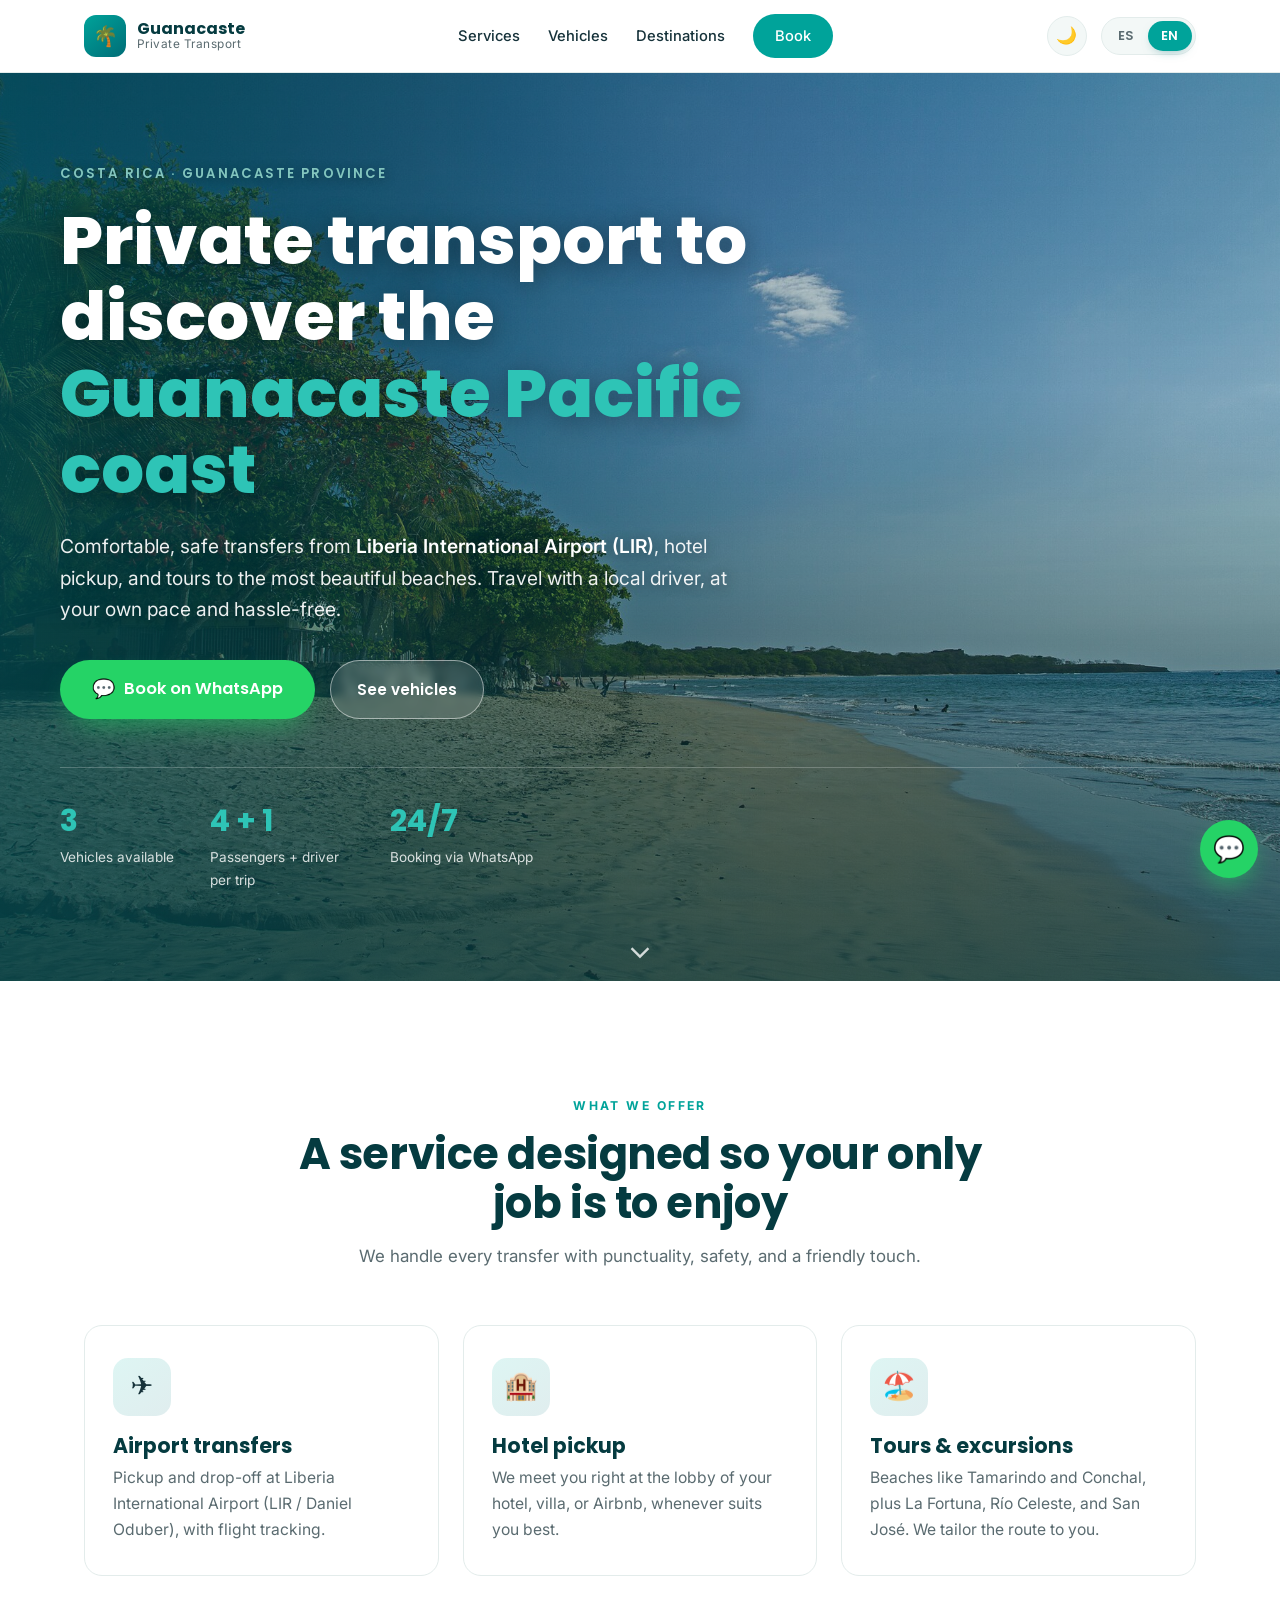
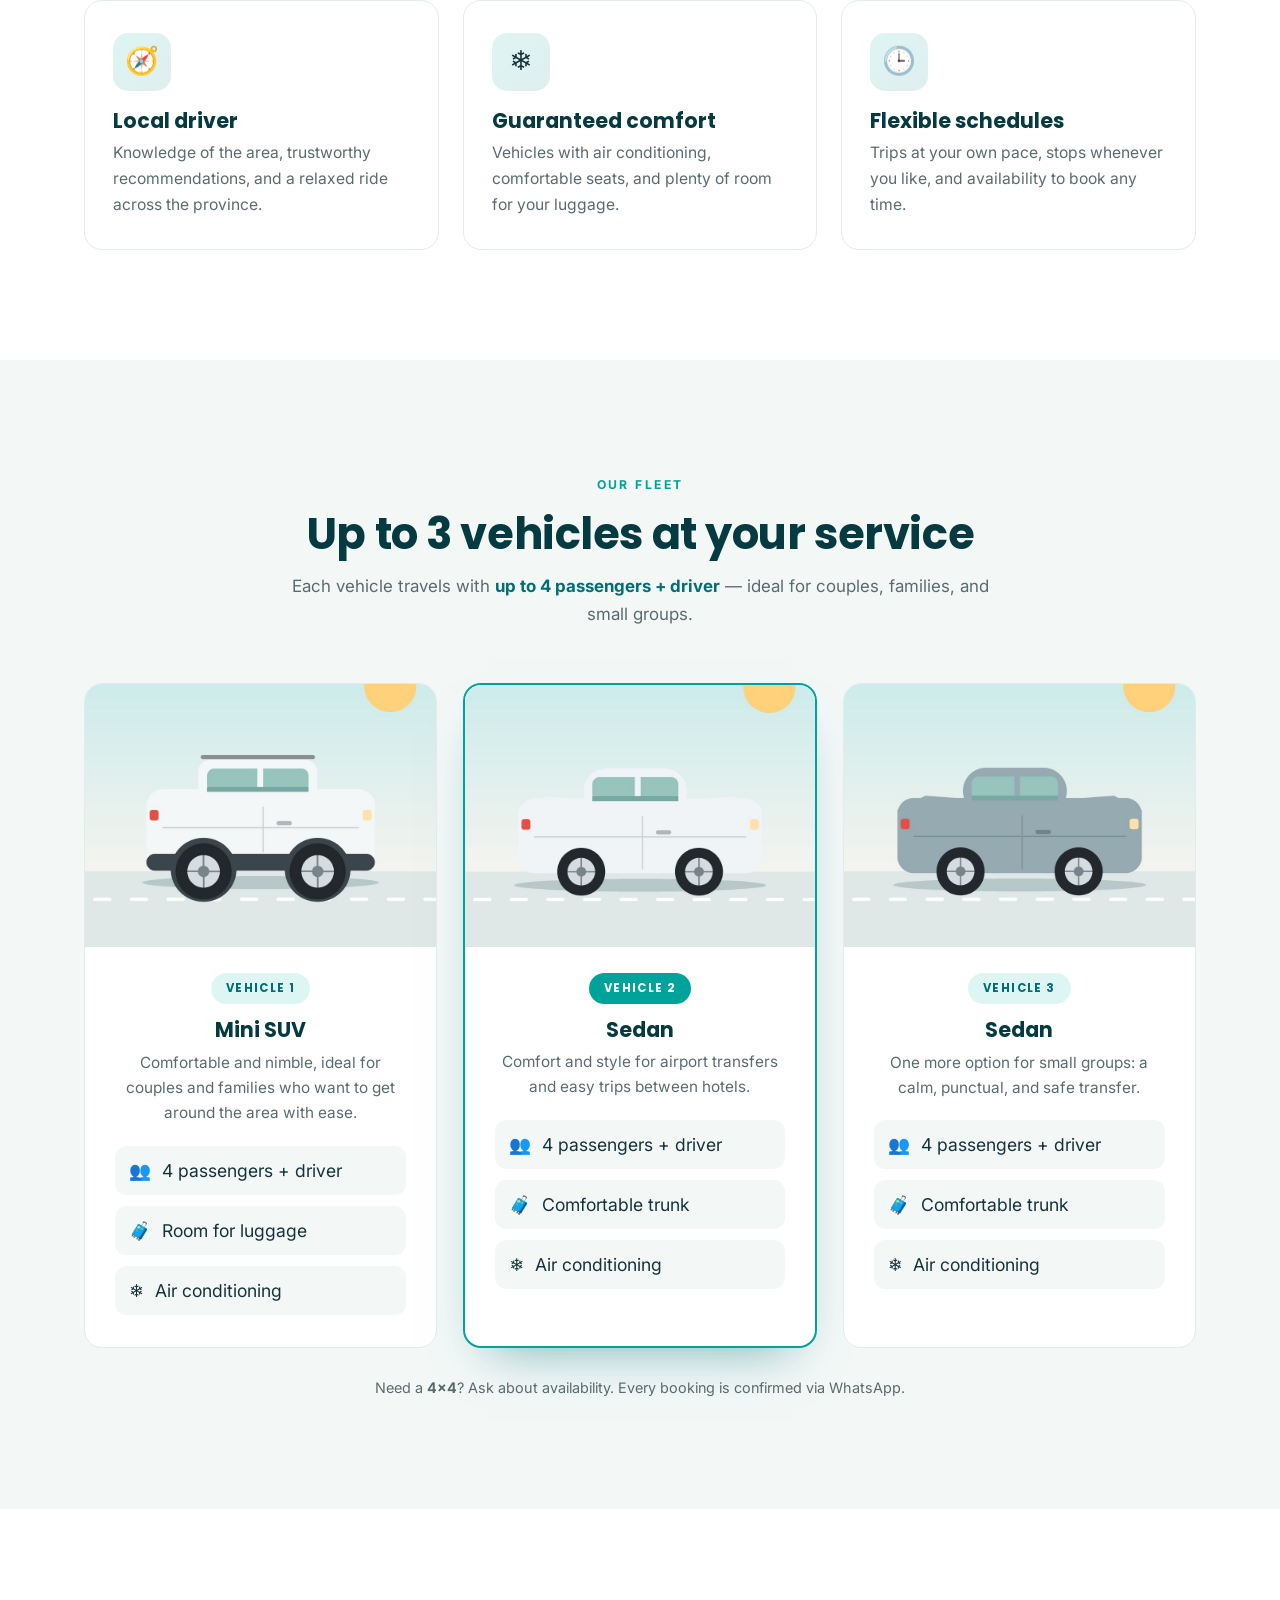
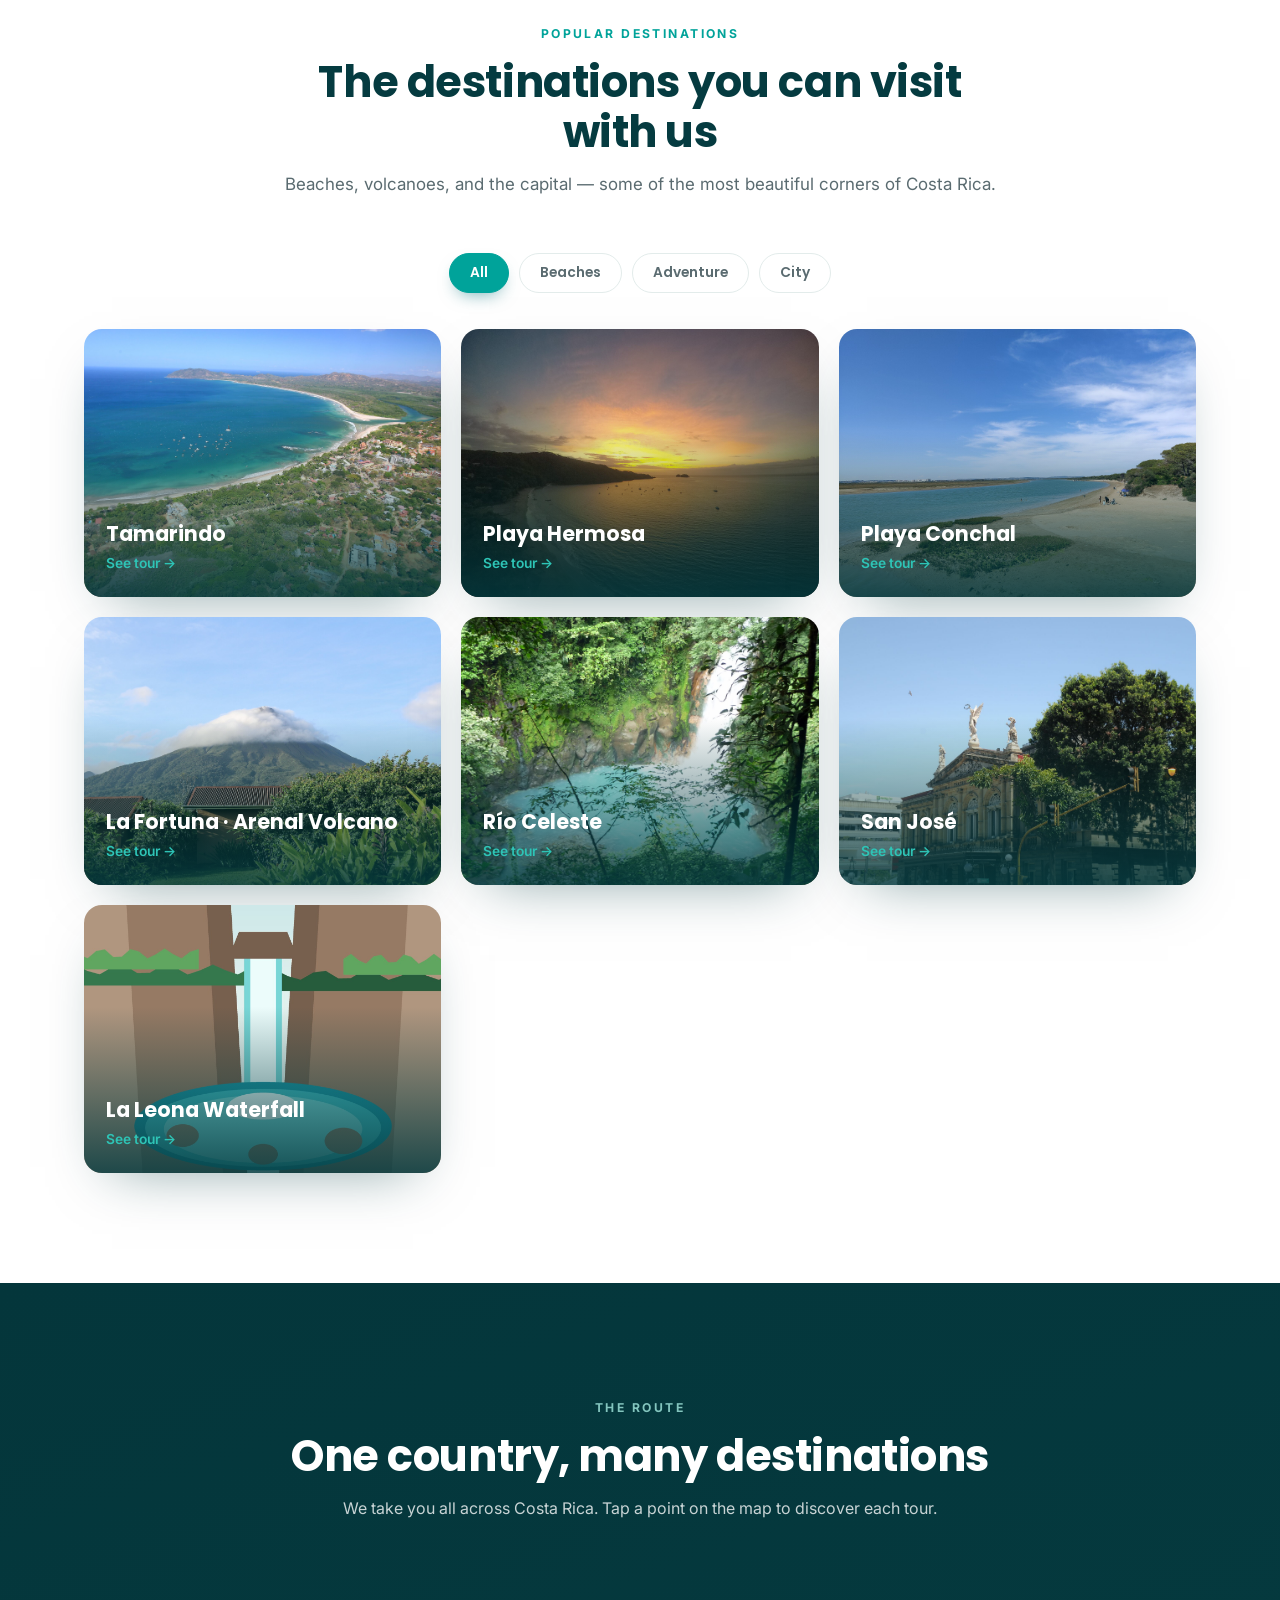
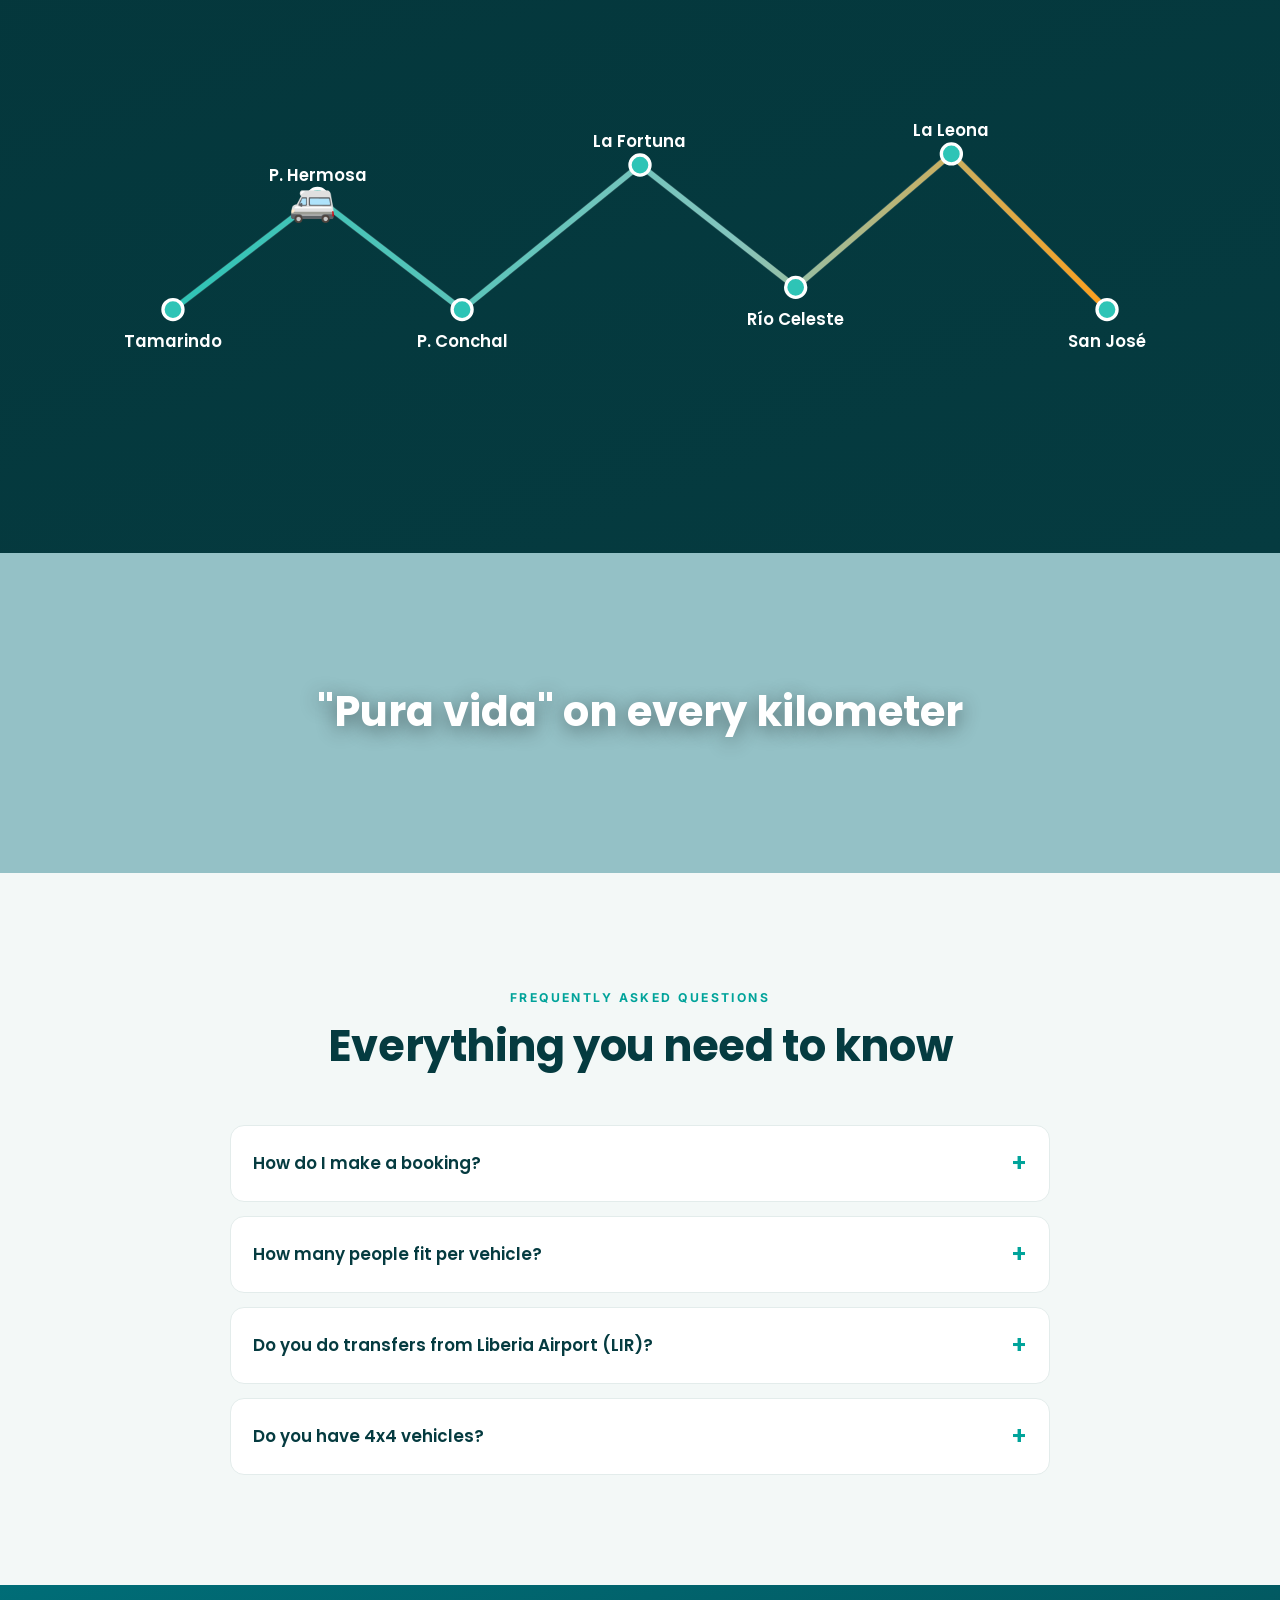
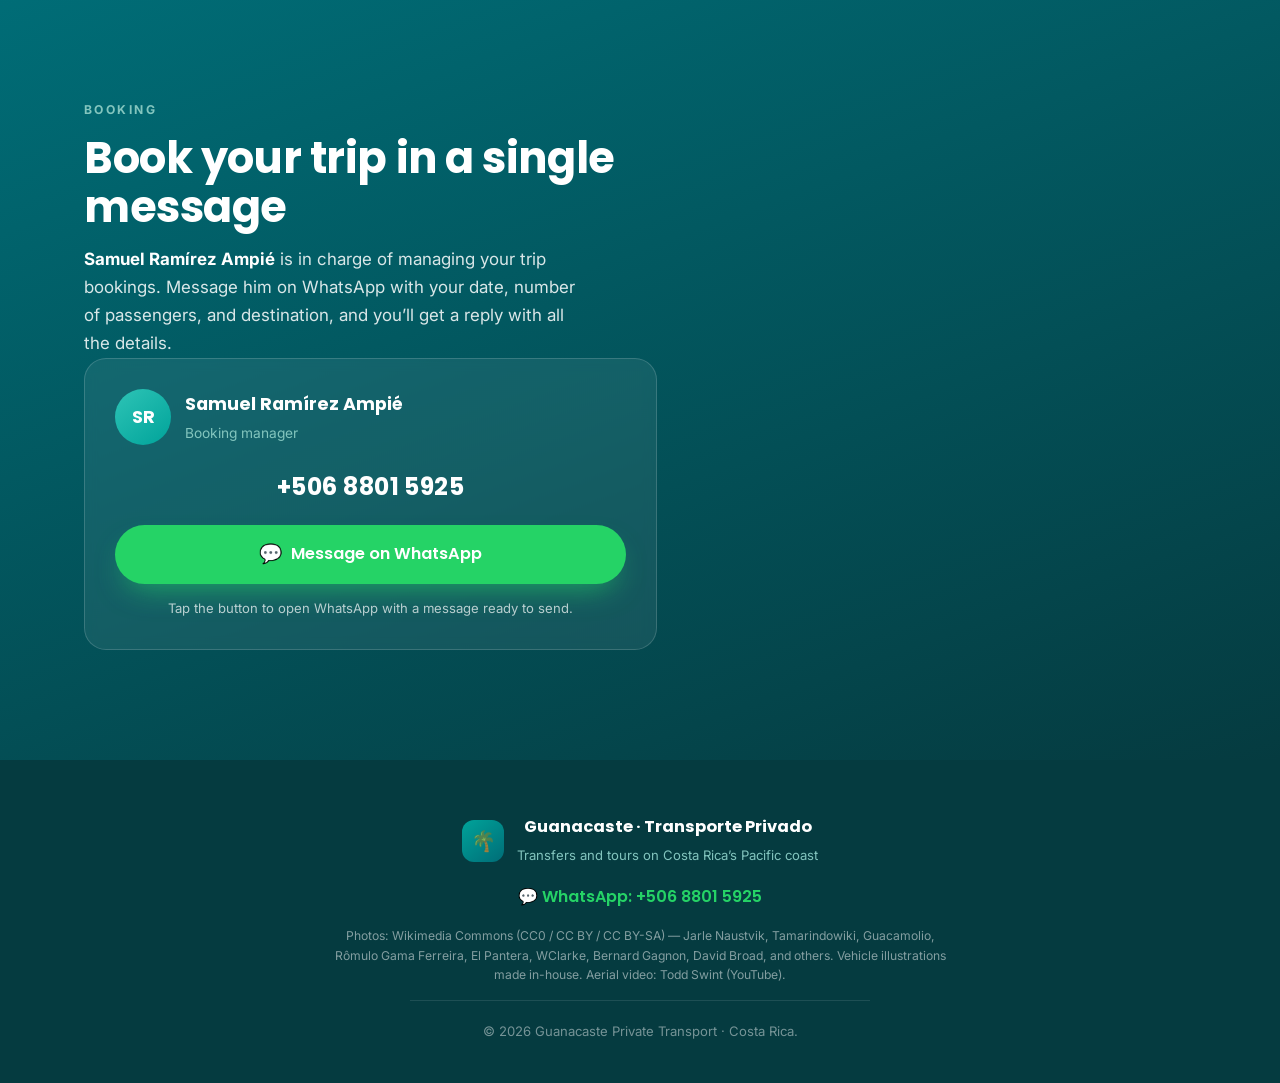
==== commit 43047902: "Modo oscuro con toggle sol/luna, persistente y según preferencia del sistema (sin parpadeo) Co-Autho" ====
--- a/index.html
+++ b/index.html
@@ -17,12 +17,14 @@
   <link rel="manifest" href="manifest.json" />
   <link rel="apple-touch-icon" href="assets/logo-256.png" />
 
+  <script>try{var t=localStorage.getItem('theme')||(matchMedia('(prefers-color-scheme: dark)').matches?'dark':'light');document.documentElement.setAttribute('data-theme',t);}catch(e){}</script>
+
   <link rel="preconnect" href="https://fonts.googleapis.com" />
   <link rel="preconnect" href="https://fonts.gstatic.com" crossorigin />
   <link href="https://fonts.googleapis.com/css2?family=Poppins:wght@500;600;700;800&family=Inter:wght@300;400;500;600&display=swap" rel="stylesheet" />
   <link rel="stylesheet" href="styles.css?v=6" />
   <link rel="stylesheet" href="tour.css?v=6" />
-  <link rel="stylesheet" href="enhance.css?v=6" />
+  <link rel="stylesheet" href="enhance.css?v=7" />
   <link rel="icon" href="data:image/svg+xml,%3Csvg xmlns='http://www.w3.org/2000/svg' viewBox='0 0 100 100'%3E%3Crect width='100' height='100' rx='20' fill='%2300a39a'/%3E%3Ctext x='50' y='70' font-size='56' text-anchor='middle'%3E🌴%3C/text%3E%3C/svg%3E" />
 </head>
 <body>
@@ -379,6 +381,6 @@
      target="_blank" rel="noopener" class="wa-float" aria-label="Reservar por WhatsApp">💬</a>
 
   <script src="script.js?v=6"></script>
-  <script src="enhance.js?v=6"></script>
+  <script src="enhance.js?v=7"></script>
 </body>
 </html>
--- a/enhance.css
+++ b/enhance.css
@@ -1,5 +1,43 @@
 /* ===== Transiciones entre páginas (View Transitions API) ===== */
 @view-transition { navigation: auto; }
+
+/* ===== Botón de tema (sol/luna) ===== */
+.theme-toggle {
+  width: 40px; height: 40px; border-radius: 50%; border: 1px solid var(--line);
+  background: var(--bg-alt); color: var(--ink); cursor: pointer; font-size: 1.05rem;
+  display: grid; place-items: center; line-height: 1; transition: .25s ease; flex: none;
+}
+.theme-toggle:hover { border-color: var(--aqua); transform: translateY(-1px); }
+
+/* ===== Modo oscuro ===== */
+html[data-theme="dark"] {
+  --ink: #e8f0f1;
+  --muted: #9db1b4;
+  --deep: #eaf5f3;
+  --ocean: #4fd6c8;
+  --line: #21383c;
+  --bg: #0c1a1d;
+  --bg-alt: #102327;
+  --shadow: 0 24px 55px -28px rgba(0,0,0,.75);
+}
+html[data-theme="dark"] body { background: var(--bg); color: var(--ink); }
+html[data-theme="dark"] .nav { background: rgba(12,26,29,.86); border-bottom-color: var(--line); }
+html[data-theme="dark"] .nav__links a { color: var(--ink); }
+html[data-theme="dark"] .nav__links { background: var(--bg-alt); }
+html[data-theme="dark"] .feature,
+html[data-theme="dark"] .vcard,
+html[data-theme="dark"] .faq__item,
+html[data-theme="dark"] .dfilter,
+html[data-theme="dark"] .tdetail__highlights { background: #15292e; border-color: var(--line); }
+html[data-theme="dark"] .vcard__specs li,
+html[data-theme="dark"] .tdetail__note { background: #0c1a1d; }
+html[data-theme="dark"] .lang-toggle { background: #0c1a1d; border-color: var(--line); }
+html[data-theme="dark"] .lang-toggle button { color: var(--muted); }
+html[data-theme="dark"] .dfilter { color: var(--muted); }
+html[data-theme="dark"] .feature__icon { background: linear-gradient(140deg, rgba(46,196,182,.22), rgba(0,109,119,.2)); }
+html[data-theme="dark"] .backtop { background: #15292e; color: var(--teal-light); }
+html[data-theme="dark"] .vcard__badge { background: rgba(46,196,182,.2); color: var(--teal-light); }
+html[data-theme="dark"] .section__sub strong { color: var(--teal-light); }
 
 /* ===== Barra de progreso de scroll ===== */
 .scrollbar {
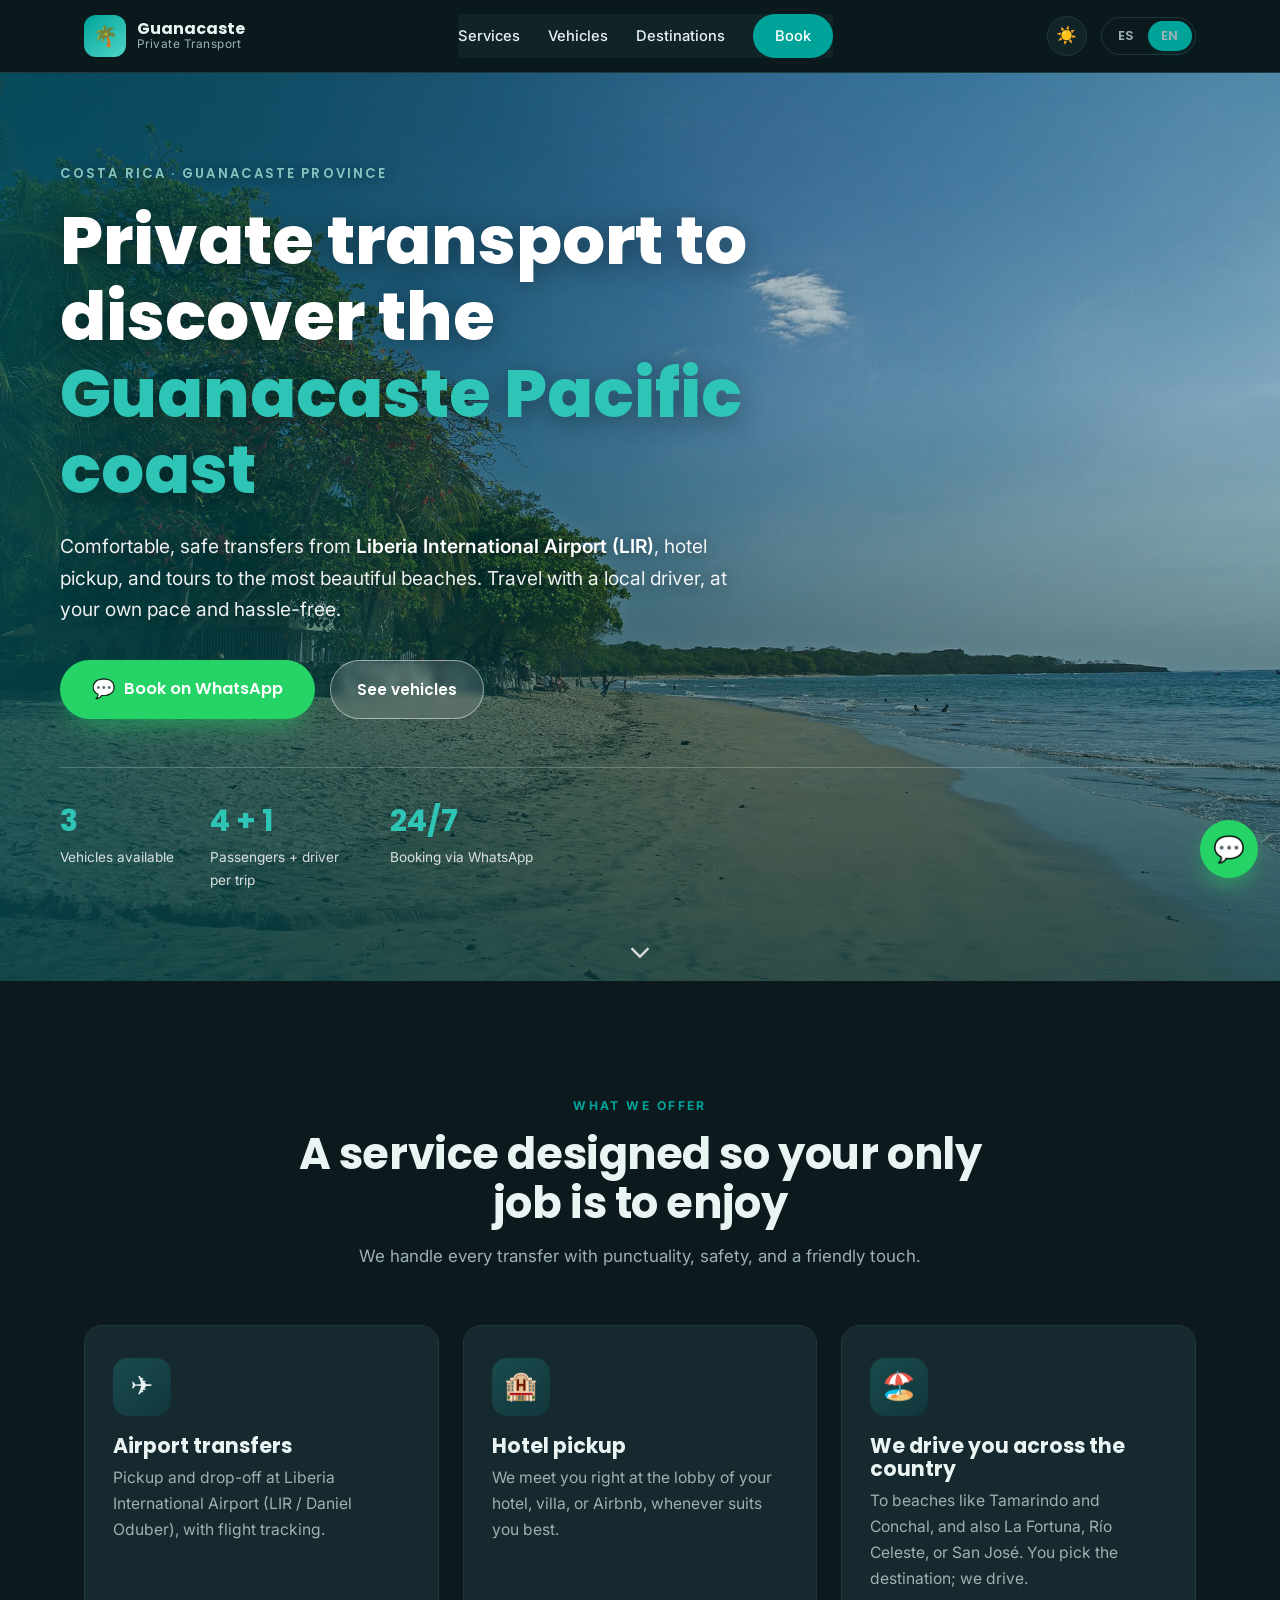
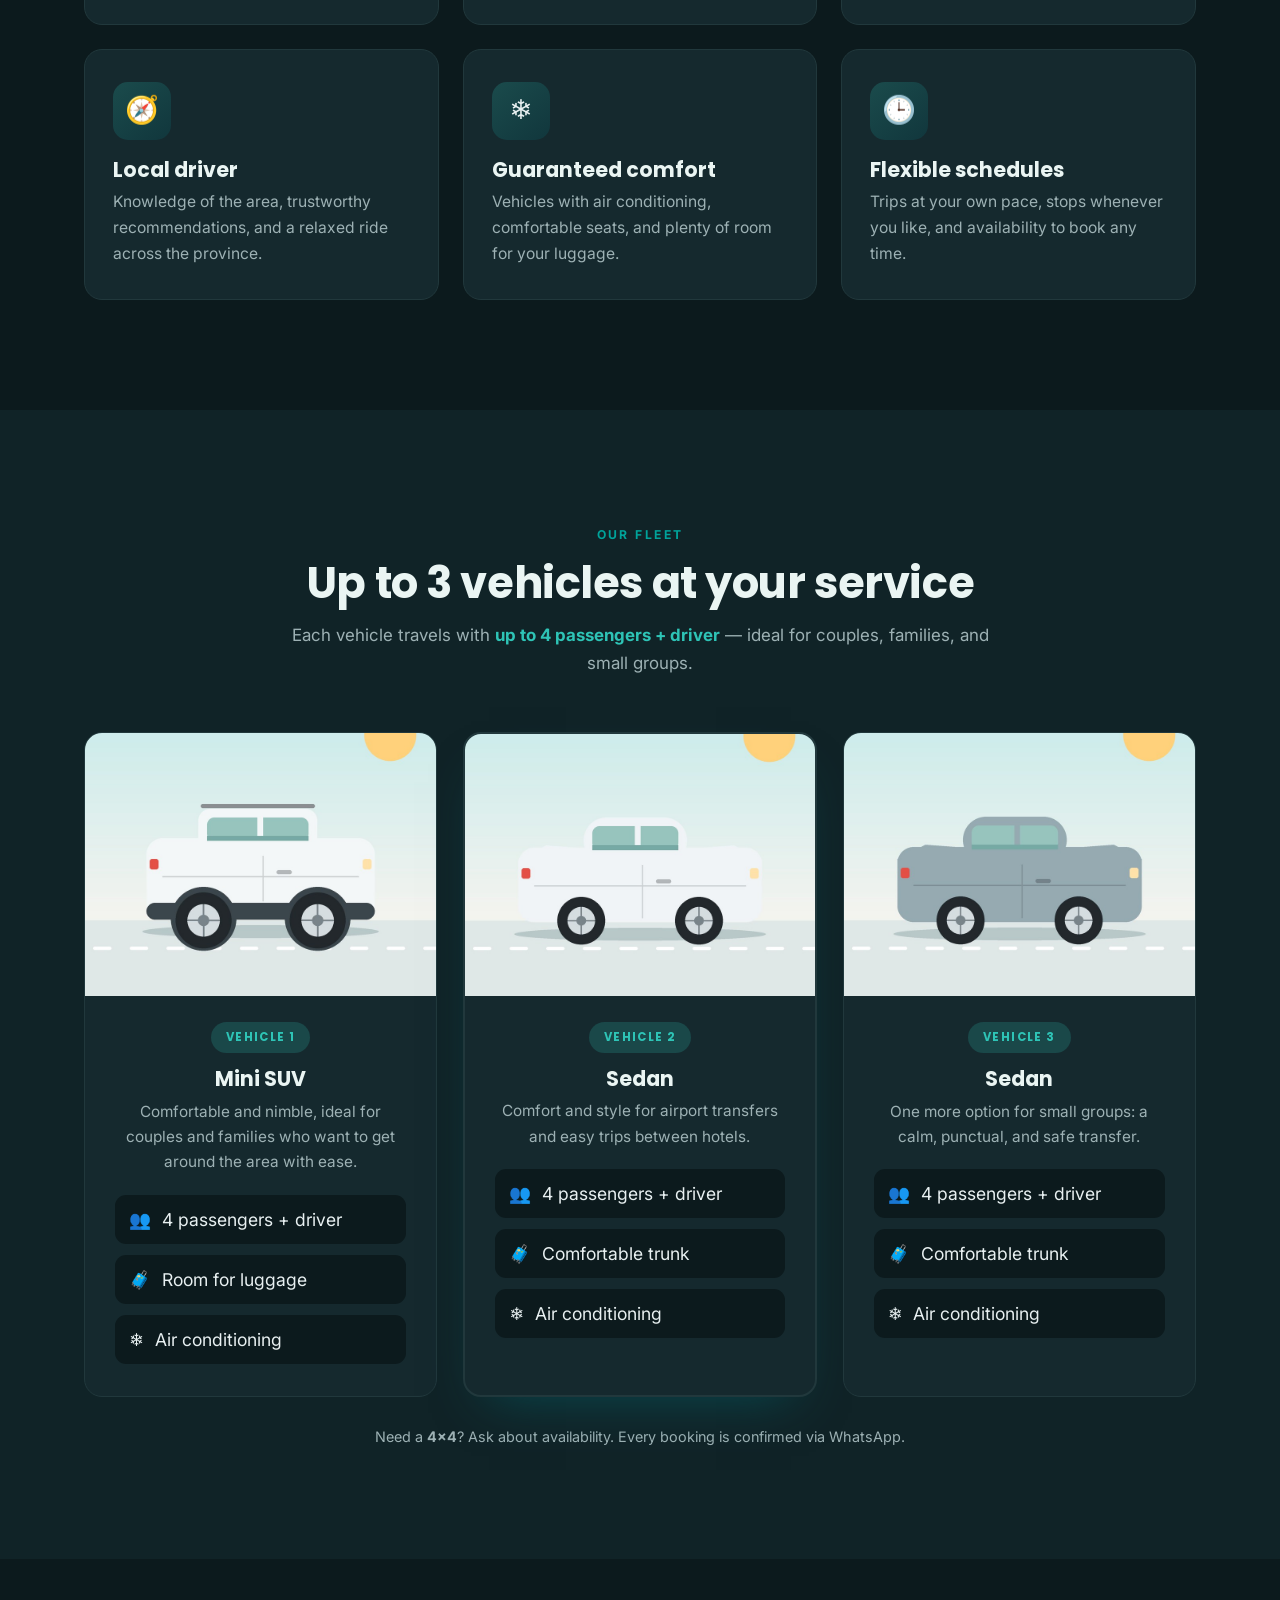
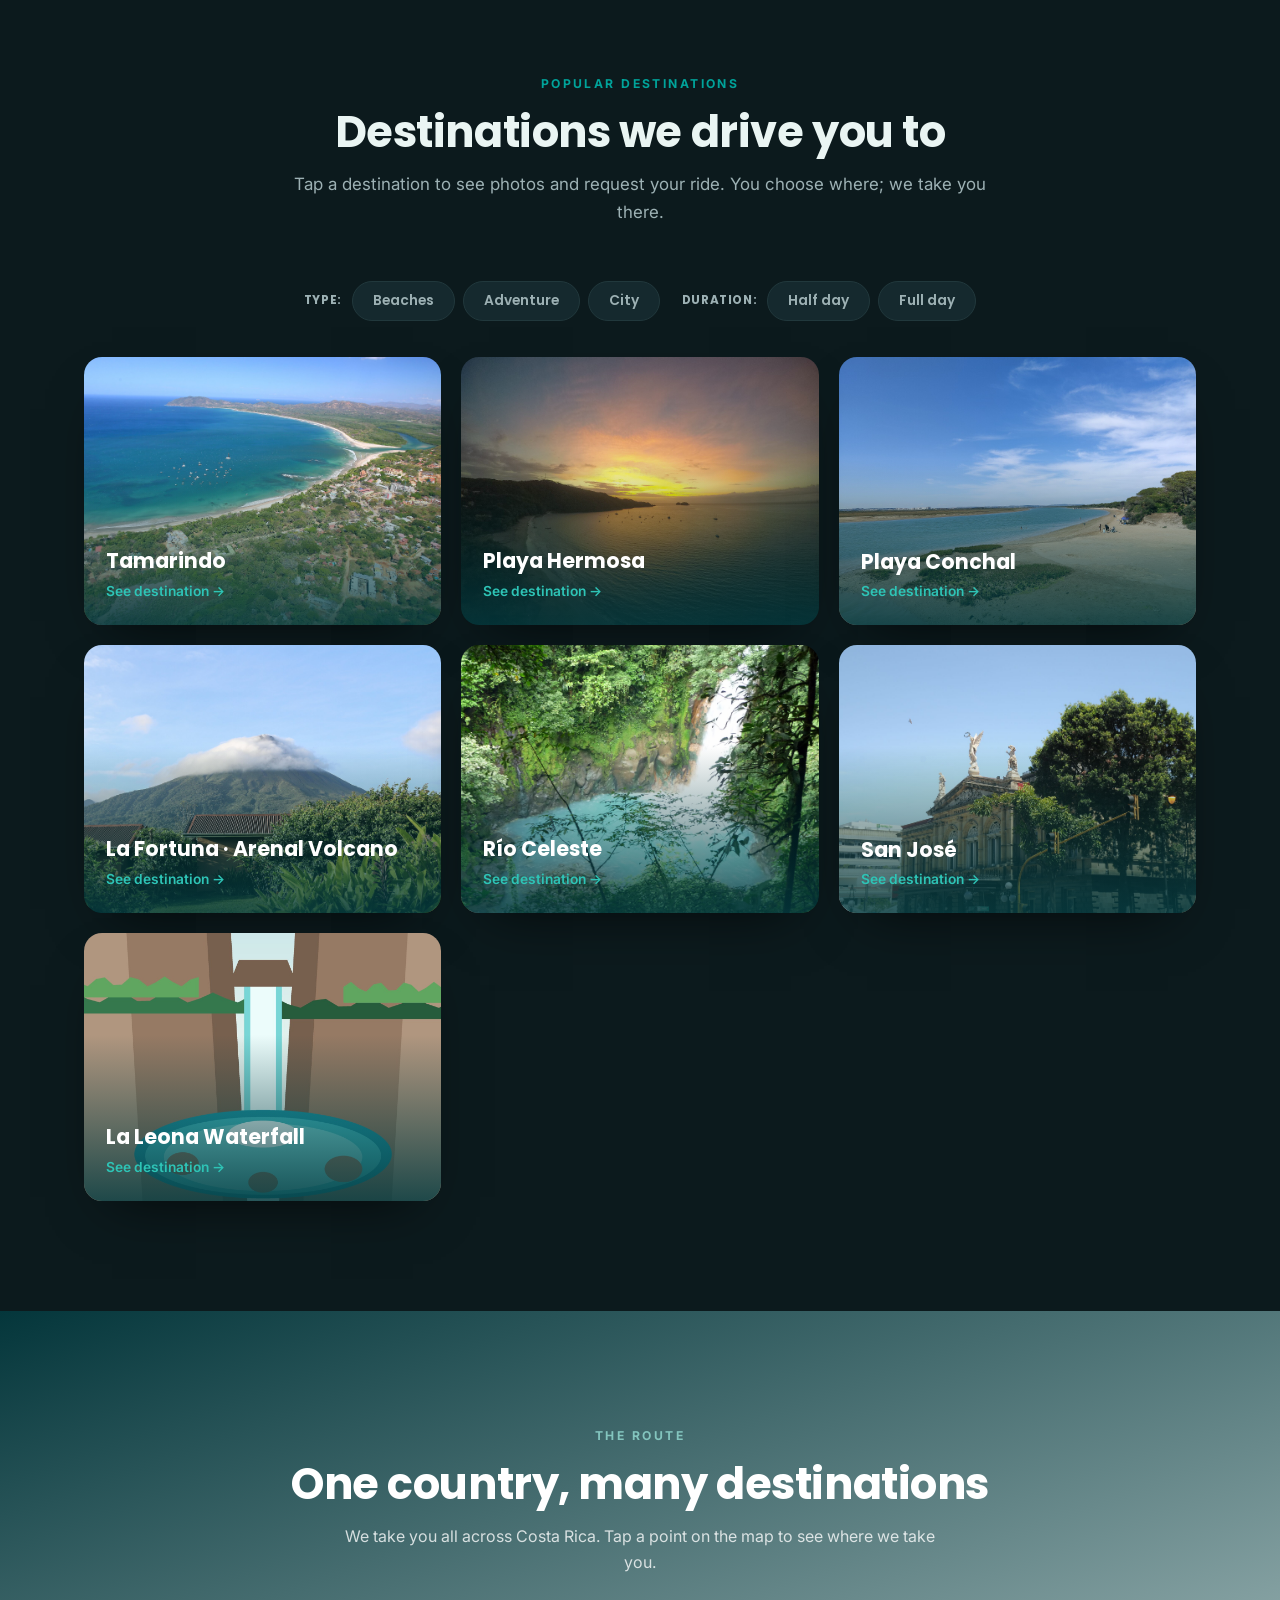
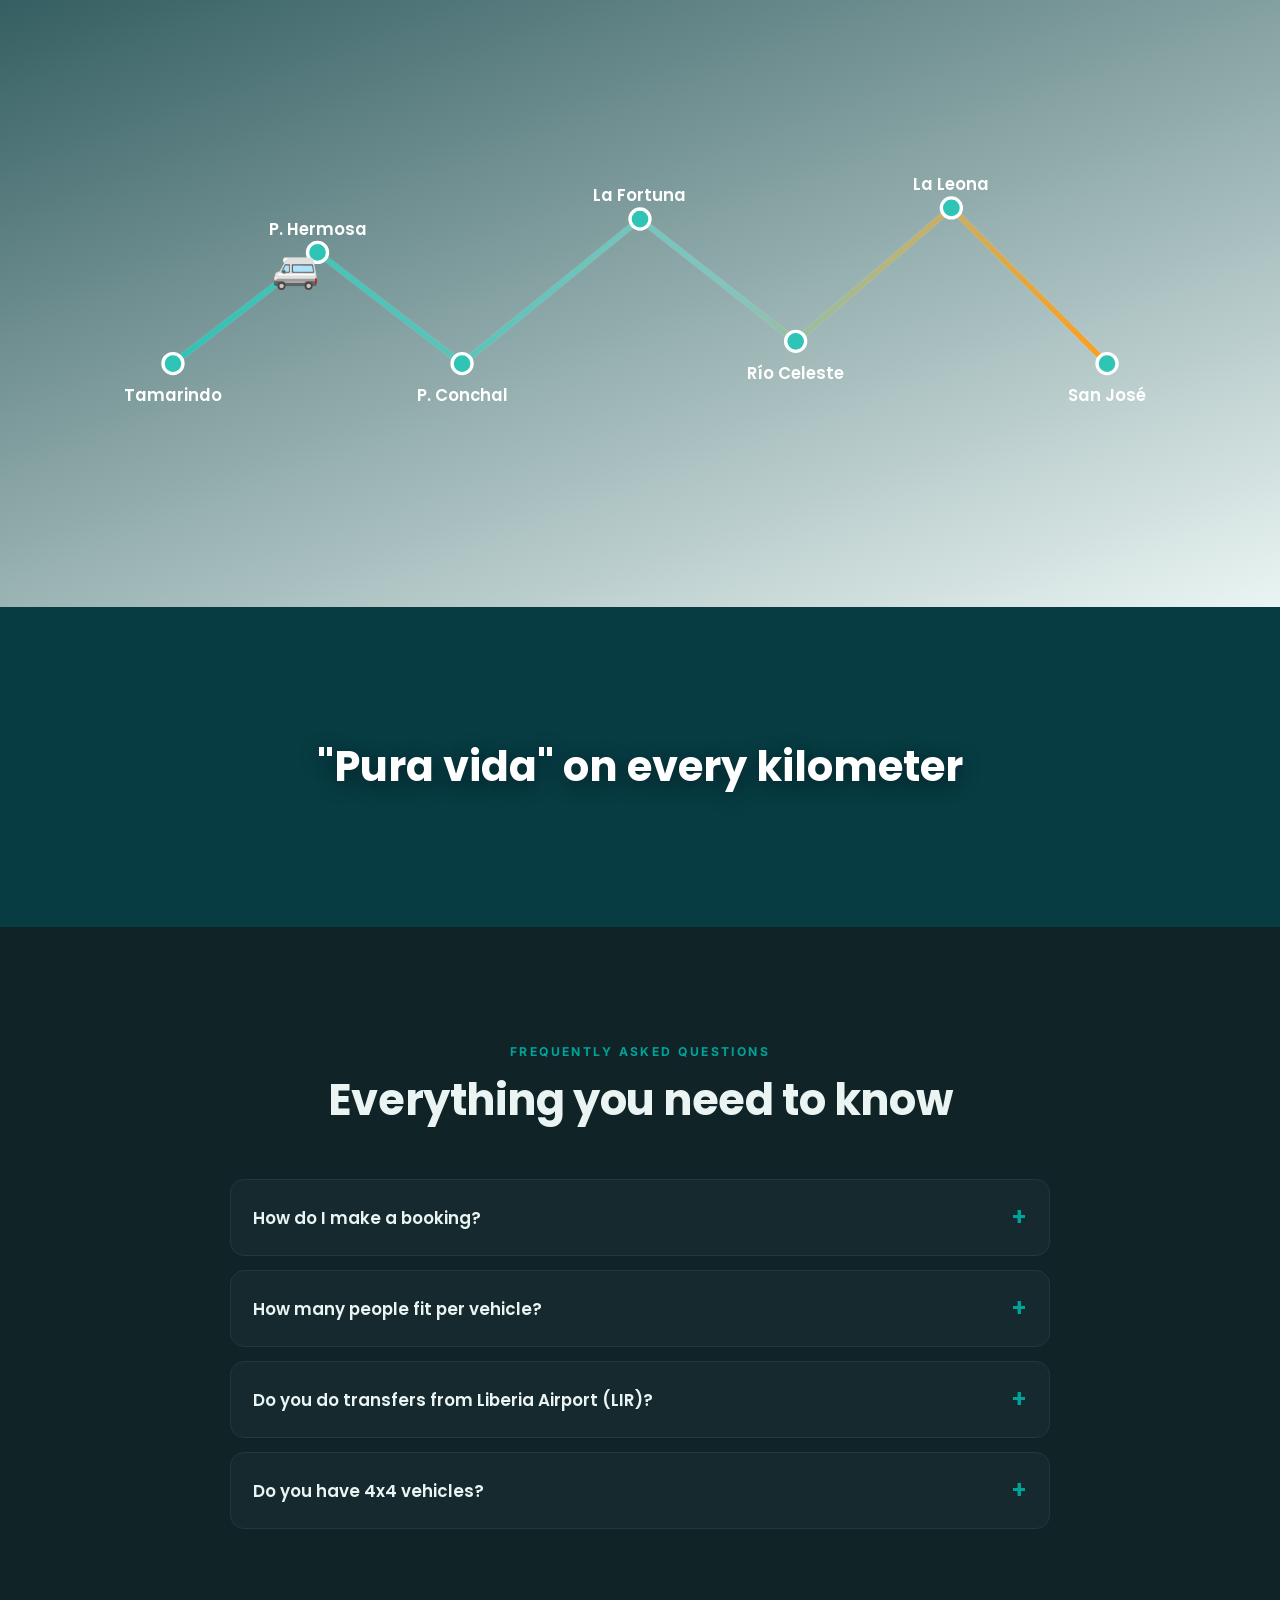
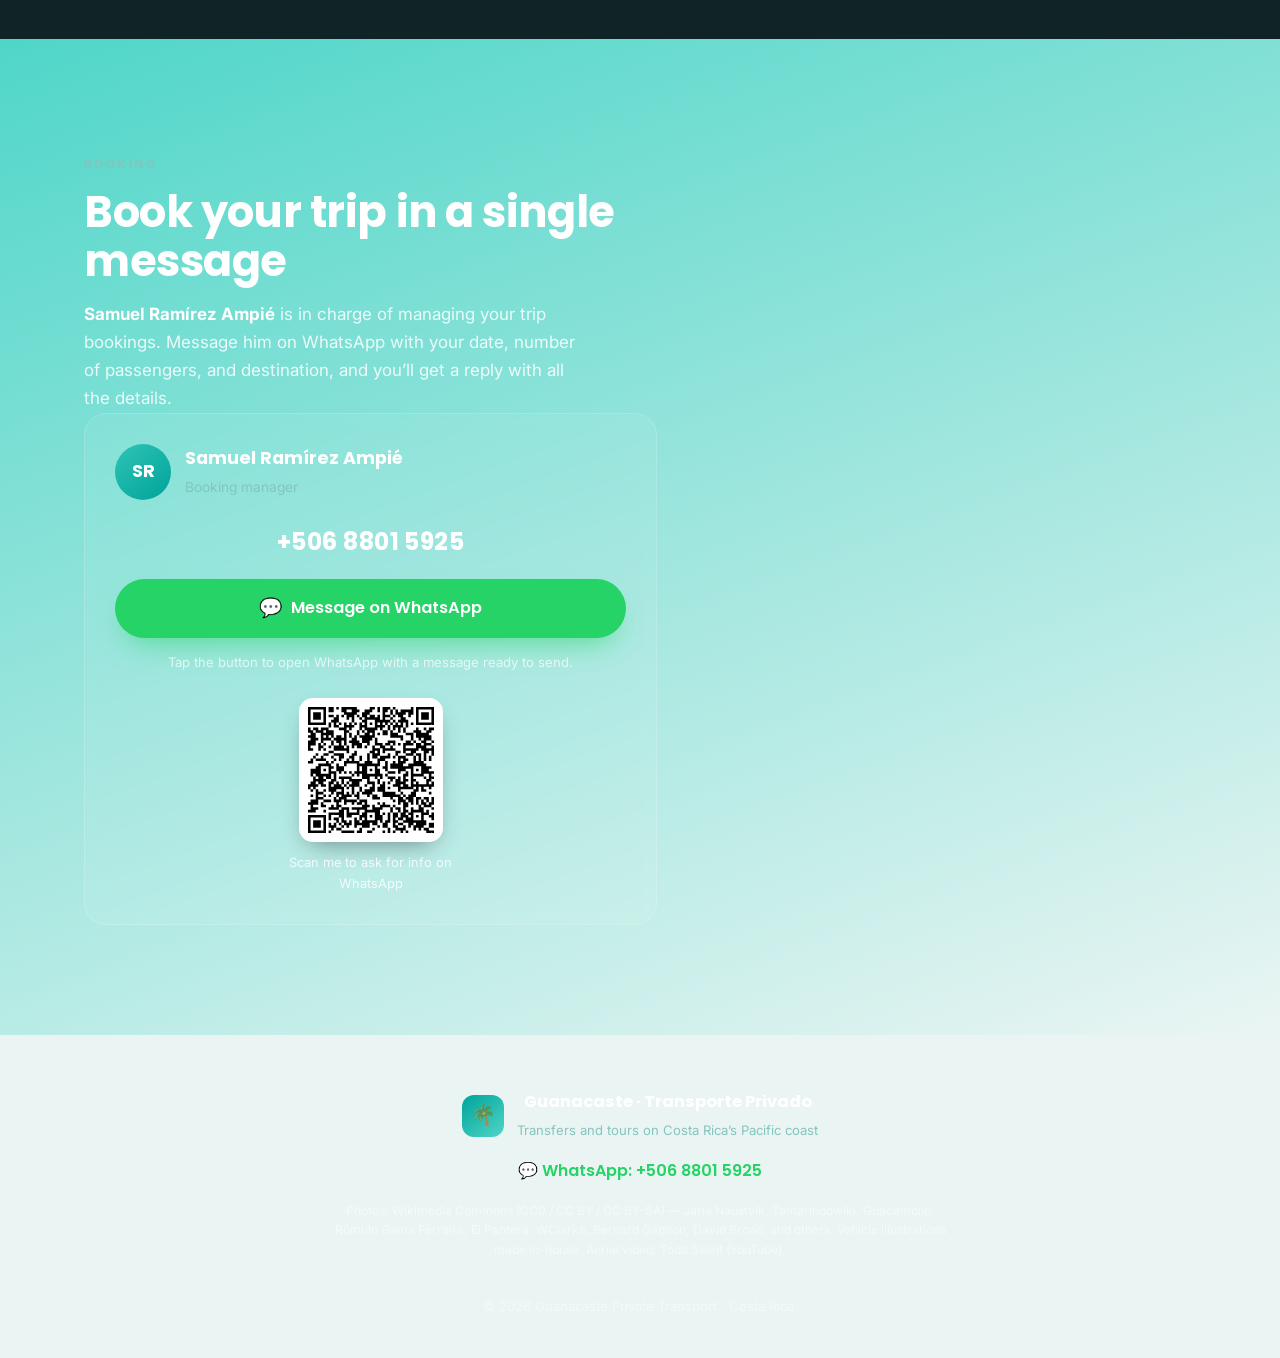
==== commit b08b0e40: "QR de WhatsApp por idioma, filtros combinables, tema automático por hora (CR), scroll-storytelling y" ====
--- a/index.html
+++ b/index.html
@@ -17,14 +17,14 @@
   <link rel="manifest" href="manifest.json" />
   <link rel="apple-touch-icon" href="assets/logo-256.png" />
 
-  <script>try{var t=localStorage.getItem('theme')||(matchMedia('(prefers-color-scheme: dark)').matches?'dark':'light');document.documentElement.setAttribute('data-theme',t);}catch(e){}</script>
+  <script>try{var h=(new Date().getUTCHours()+18)%24;var a=(h>=18||h<6)?'dark':'light';var t=localStorage.getItem('theme')||a;document.documentElement.setAttribute('data-theme',t);}catch(e){}</script>
 
   <link rel="preconnect" href="https://fonts.googleapis.com" />
   <link rel="preconnect" href="https://fonts.gstatic.com" crossorigin />
   <link href="https://fonts.googleapis.com/css2?family=Poppins:wght@500;600;700;800&family=Inter:wght@300;400;500;600&display=swap" rel="stylesheet" />
   <link rel="stylesheet" href="styles.css?v=6" />
   <link rel="stylesheet" href="tour.css?v=6" />
-  <link rel="stylesheet" href="enhance.css?v=7" />
+  <link rel="stylesheet" href="enhance.css?v=9" />
   <link rel="icon" href="data:image/svg+xml,%3Csvg xmlns='http://www.w3.org/2000/svg' viewBox='0 0 100 100'%3E%3Crect width='100' height='100' rx='20' fill='%2300a39a'/%3E%3Ctext x='50' y='70' font-size='56' text-anchor='middle'%3E🌴%3C/text%3E%3C/svg%3E" />
 </head>
 <body>
@@ -71,8 +71,8 @@
       <h1 class="hero__title" data-i18n="hero.title">Transporte privado para descubrir el <span>Pacífico de Guanacaste</span></h1>
       <p class="hero__lead" data-i18n="hero.lead">
         Traslados cómodos y seguros desde el <strong>Aeropuerto Internacional de Liberia (LIR)</strong>,
-        recogida en su hotel y tours a las playas más hermosas. Viaje con un conductor local,
-        a su ritmo y sin complicaciones.
+        recogida en su hotel y viajes a las playas y destinos más hermosos.
+        Usted elige a dónde ir; nosotros lo llevamos con un conductor local, a su ritmo y sin complicaciones.
       </p>
       <div class="hero__actions">
         <a href="https://wa.me/50688015925?text=Hola%20Samuel%2C%20me%20gustar%C3%ADa%20reservar%20un%20viaje%20de%20transporte%20privado%20en%20Guanacaste"
@@ -111,8 +111,8 @@
         </div>
         <div class="feature">
           <div class="feature__icon">🏖️</div>
-          <h3 data-i18n="serv.f3.title">Tours y excursiones</h3>
-          <p data-i18n="serv.f3.p">Playas como Tamarindo y Conchal, además de La Fortuna, Río Celeste y San José. Diseñamos la ruta a su medida.</p>
+          <h3 data-i18n="serv.f3.title">Lo llevamos a todo el país</h3>
+          <p data-i18n="serv.f3.p">A playas como Tamarindo y Conchal, y también a La Fortuna, Río Celeste o San José. Usted elige el destino; nosotros conducimos.</p>
         </div>
         <div class="feature">
           <div class="feature__icon">🧭</div>
@@ -191,63 +191,70 @@
     <div class="container">
       <div class="section__head section__head--center">
         <span class="kicker" data-i18n="dest.kicker">Destinos populares</span>
-        <h2 data-i18n="dest.title">Los destinos que puede conocer con nosotros</h2>
-        <p class="section__sub" data-i18n="dest.sub">Toca un destino para ver su galería de fotos y reservar el tour. Playas, volcanes y la capital.</p>
+        <h2 data-i18n="dest.title">Destinos a los que lo llevamos</h2>
+        <p class="section__sub" data-i18n="dest.sub">Toca un destino para ver fotos y pedir tu traslado. Tú decides a dónde; nosotros te llevamos.</p>
       </div>
       <div class="dfilters" id="dfilters">
-        <button class="dfilter is-active" data-filter="all" data-i18n="filter.all">Todos</button>
-        <button class="dfilter" data-filter="playa" data-i18n="filter.beach">Playas</button>
-        <button class="dfilter" data-filter="aventura" data-i18n="filter.adventure">Aventura</button>
-        <button class="dfilter" data-filter="ciudad" data-i18n="filter.city">Ciudad</button>
+        <div class="dfilters__group" data-group="cat">
+          <span class="dfilters__label" data-i18n="filter.type">Tipo:</span>
+          <button class="dfilter" data-filter="playa" data-i18n="filter.beach">Playas</button>
+          <button class="dfilter" data-filter="aventura" data-i18n="filter.adventure">Aventura</button>
+          <button class="dfilter" data-filter="ciudad" data-i18n="filter.city">Ciudad</button>
+        </div>
+        <div class="dfilters__group" data-group="dur">
+          <span class="dfilters__label" data-i18n="filter.duration">Duración:</span>
+          <button class="dfilter" data-filter="medio" data-i18n="filter.half">Medio día</button>
+          <button class="dfilter" data-filter="dia" data-i18n="filter.full">Día completo</button>
+        </div>
       </div>
       <div class="destinos-grid">
-        <a class="dcard" data-cat="playa" href="tour.html?t=tamarindo">
+        <a class="dcard" data-cat="playa" data-dur="medio" href="tour.html?t=tamarindo">
           <img src="assets/tamarindo-aerial.jpg" alt="Tamarindo, Guanacaste" loading="lazy" />
           <div class="dcard__overlay">
             <span class="dcard__name">Tamarindo</span>
-            <span class="dcard__go" data-i18n="dest.go">Ver tour →</span>
-          </div>
-        </a>
-        <a class="dcard" data-cat="playa" href="tour.html?t=playa-hermosa">
+            <span class="dcard__go" data-i18n="dest.go">Ver destino →</span>
+          </div>
+        </a>
+        <a class="dcard" data-cat="playa" data-dur="medio" href="tour.html?t=playa-hermosa">
           <img src="assets/hermosa-sunset.jpg" alt="Playa Hermosa, Guanacaste" loading="lazy" />
           <div class="dcard__overlay">
             <span class="dcard__name">Playa Hermosa</span>
-            <span class="dcard__go" data-i18n="dest.go">Ver tour →</span>
-          </div>
-        </a>
-        <a class="dcard" data-cat="playa" href="tour.html?t=playa-conchal">
+            <span class="dcard__go" data-i18n="dest.go">Ver destino →</span>
+          </div>
+        </a>
+        <a class="dcard" data-cat="playa" data-dur="medio" href="tour.html?t=playa-conchal">
           <img src="assets/conchal-beach.jpg" alt="Playa Conchal, Guanacaste" loading="lazy" />
           <div class="dcard__overlay">
             <span class="dcard__name">Playa Conchal</span>
-            <span class="dcard__go" data-i18n="dest.go">Ver tour →</span>
-          </div>
-        </a>
-        <a class="dcard" data-cat="aventura" href="tour.html?t=la-fortuna">
+            <span class="dcard__go" data-i18n="dest.go">Ver destino →</span>
+          </div>
+        </a>
+        <a class="dcard" data-cat="aventura" data-dur="dia" href="tour.html?t=la-fortuna">
           <img src="assets/fortuna.jpg" alt="La Fortuna y el Volcán Arenal" loading="lazy" />
           <div class="dcard__overlay">
             <span class="dcard__name" data-i18n="dest.name.fortuna">La Fortuna · Volcán Arenal</span>
-            <span class="dcard__go" data-i18n="dest.go">Ver tour →</span>
-          </div>
-        </a>
-        <a class="dcard" data-cat="aventura" href="tour.html?t=rio-celeste">
+            <span class="dcard__go" data-i18n="dest.go">Ver destino →</span>
+          </div>
+        </a>
+        <a class="dcard" data-cat="aventura" data-dur="dia" href="tour.html?t=rio-celeste">
           <img src="assets/rio-celeste.jpg" alt="Río Celeste, Costa Rica" loading="lazy" />
           <div class="dcard__overlay">
             <span class="dcard__name">Río Celeste</span>
-            <span class="dcard__go" data-i18n="dest.go">Ver tour →</span>
-          </div>
-        </a>
-        <a class="dcard" data-cat="ciudad" href="tour.html?t=san-jose">
+            <span class="dcard__go" data-i18n="dest.go">Ver destino →</span>
+          </div>
+        </a>
+        <a class="dcard" data-cat="ciudad" data-dur="dia" href="tour.html?t=san-jose">
           <img src="assets/san-jose.jpg" alt="San José, Costa Rica" loading="lazy" />
           <div class="dcard__overlay">
             <span class="dcard__name">San José</span>
-            <span class="dcard__go" data-i18n="dest.go">Ver tour →</span>
-          </div>
-        </a>
-        <a class="dcard" data-cat="aventura" href="tour.html?t=catarata-la-leona">
+            <span class="dcard__go" data-i18n="dest.go">Ver destino →</span>
+          </div>
+        </a>
+        <a class="dcard" data-cat="aventura" data-dur="dia" href="tour.html?t=catarata-la-leona">
           <img src="assets/la-leona.jpg" alt="Catarata La Leona" loading="lazy" />
           <div class="dcard__overlay">
             <span class="dcard__name" data-i18n="dest.name.leona">Catarata La Leona</span>
-            <span class="dcard__go" data-i18n="dest.go">Ver tour →</span>
+            <span class="dcard__go" data-i18n="dest.go">Ver destino →</span>
           </div>
         </a>
       </div>
@@ -260,7 +267,7 @@
       <div class="section__head section__head--center">
         <span class="kicker kicker--light" data-i18n="map.kicker">El recorrido</span>
         <h2 data-i18n="map.title">Un país, muchos destinos</h2>
-        <p class="routemap__sub" data-i18n="map.sub">Lo llevamos por toda Costa Rica. Toca un punto del mapa para descubrir cada tour.</p>
+        <p class="routemap__sub" data-i18n="map.sub">Lo llevamos por toda Costa Rica. Toca un punto del mapa para ver a dónde lo llevamos.</p>
       </div>
       <div class="routemap__wrap">
         <svg viewBox="0 0 1000 420" role="img" aria-label="Mapa de ruta de los destinos">
@@ -351,6 +358,10 @@
             <span class="wa-icon" aria-hidden="true">💬</span> <span data-i18n="res.cta">Escribir por WhatsApp</span>
           </a>
           <p class="reservas__hint" data-i18n="res.hint">Toca el botón para abrir WhatsApp con un mensaje listo para enviar.</p>
+          <div class="qr" id="qrBox">
+            <div class="qr__code" id="qrCode" role="img" aria-label="Código QR de WhatsApp"></div>
+            <span class="qr__label" data-i18n="qr.label">Escanéame para pedir info por WhatsApp</span>
+          </div>
         </div>
       </div>
     </div>
@@ -380,7 +391,8 @@
   <a href="https://wa.me/50688015925?text=Hola%20Samuel%2C%20me%20gustar%C3%ADa%20reservar%20un%20viaje%20de%20transporte%20privado%20en%20Guanacaste"
      target="_blank" rel="noopener" class="wa-float" aria-label="Reservar por WhatsApp">💬</a>
 
-  <script src="script.js?v=6"></script>
-  <script src="enhance.js?v=7"></script>
+  <script src="qrcode.min.js"></script>
+  <script src="script.js?v=9"></script>
+  <script src="enhance.js?v=8"></script>
 </body>
 </html>
--- a/enhance.css
+++ b/enhance.css
@@ -70,6 +70,33 @@
 .dfilter:hover { color: var(--ocean); border-color: var(--aqua); }
 .dfilter.is-active { background: var(--teal); border-color: var(--teal); color: #fff; box-shadow: 0 8px 18px -8px rgba(0,109,119,.6); }
 .dcard.is-hidden { display: none; }
+.dfilters { gap: 12px 22px; }
+.dfilters__group { display: flex; flex-wrap: wrap; align-items: center; gap: 8px; }
+.dfilters__label { font-family: var(--head); font-weight: 700; font-size: .74rem; letter-spacing: .05em; text-transform: uppercase; color: var(--muted); margin-right: 2px; }
+
+/* ===== QR de WhatsApp ===== */
+.qr { margin-top: 24px; display: flex; flex-direction: column; align-items: center; gap: 10px; }
+.qr__code { width: 144px; height: 144px; background: #fff; border-radius: 14px; padding: 9px; box-shadow: 0 10px 26px -10px rgba(0,0,0,.45); }
+.qr__code svg { width: 100%; height: 100%; display: block; }
+.qr__label { font-size: .8rem; color: rgba(255,255,255,.82); text-align: center; max-width: 210px; }
+@media (max-width: 560px) { .qr { display: none; } }
+
+/* ===== Scroll-storytelling (tour) ===== */
+.thero__inner > * { opacity: 0; transform: translateY(26px);
+  transition: opacity .8s cubic-bezier(.2,.7,.2,1), transform .8s cubic-bezier(.2,.7,.2,1); }
+.thero__inner.story-in > * { opacity: 1; transform: none; }
+.thero__inner > *:nth-child(1) { transition-delay: .08s; }
+.thero__inner > *:nth-child(2) { transition-delay: .18s; }
+.thero__inner > *:nth-child(3) { transition-delay: .30s; }
+.thero__inner > *:nth-child(4) { transition-delay: .42s; }
+.thero__inner > *:nth-child(5) { transition-delay: .54s; }
+.thero__inner > *:nth-child(6) { transition-delay: .66s; }
+.tgallery__item:nth-child(2) { transition-delay: .07s; }
+.tgallery__item:nth-child(3) { transition-delay: .14s; }
+.tgallery__item:nth-child(4) { transition-delay: .21s; }
+@media (prefers-reduced-motion: reduce) {
+  .thero__inner > * { transition: none; opacity: 1; transform: none; }
+}
 
 /* ===== Mapa de ruta animado ===== */
 .routemap { background: linear-gradient(160deg, #04363b, var(--deep)); color: #fff; overflow: hidden; }
